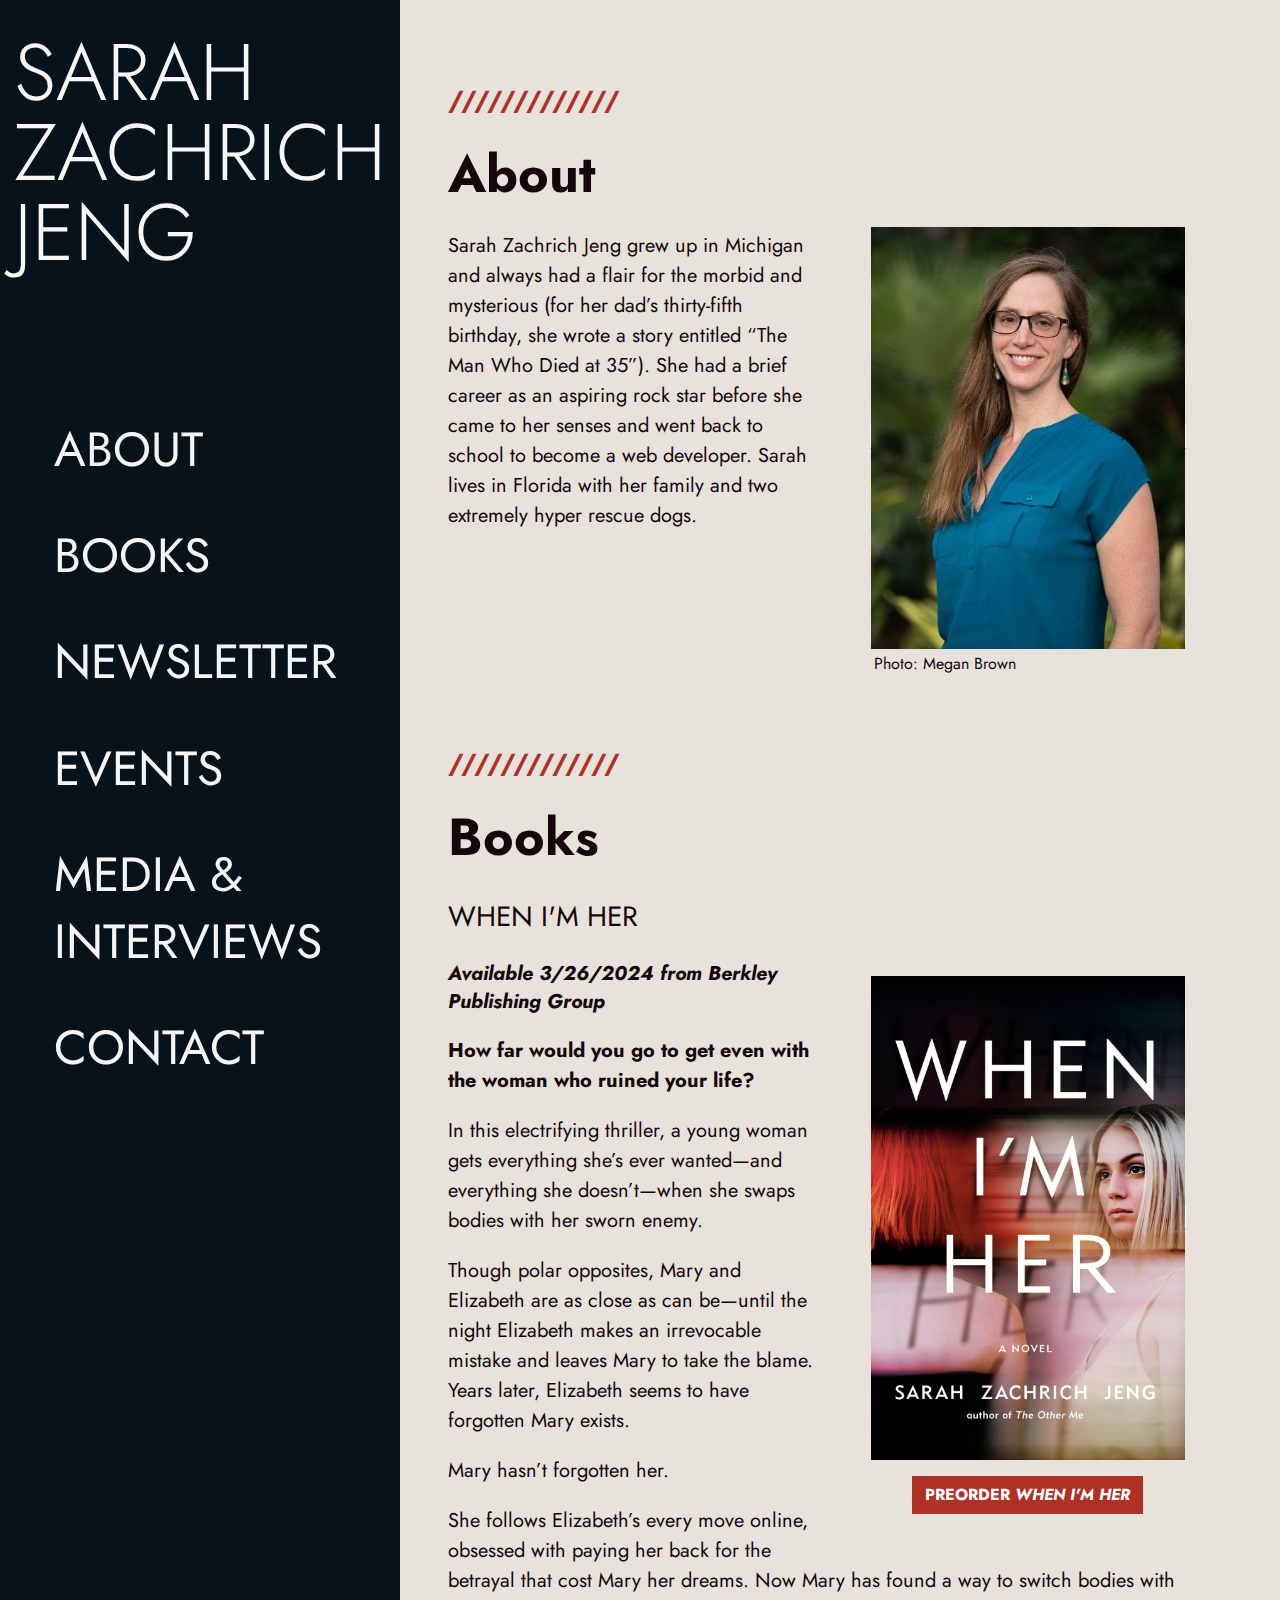
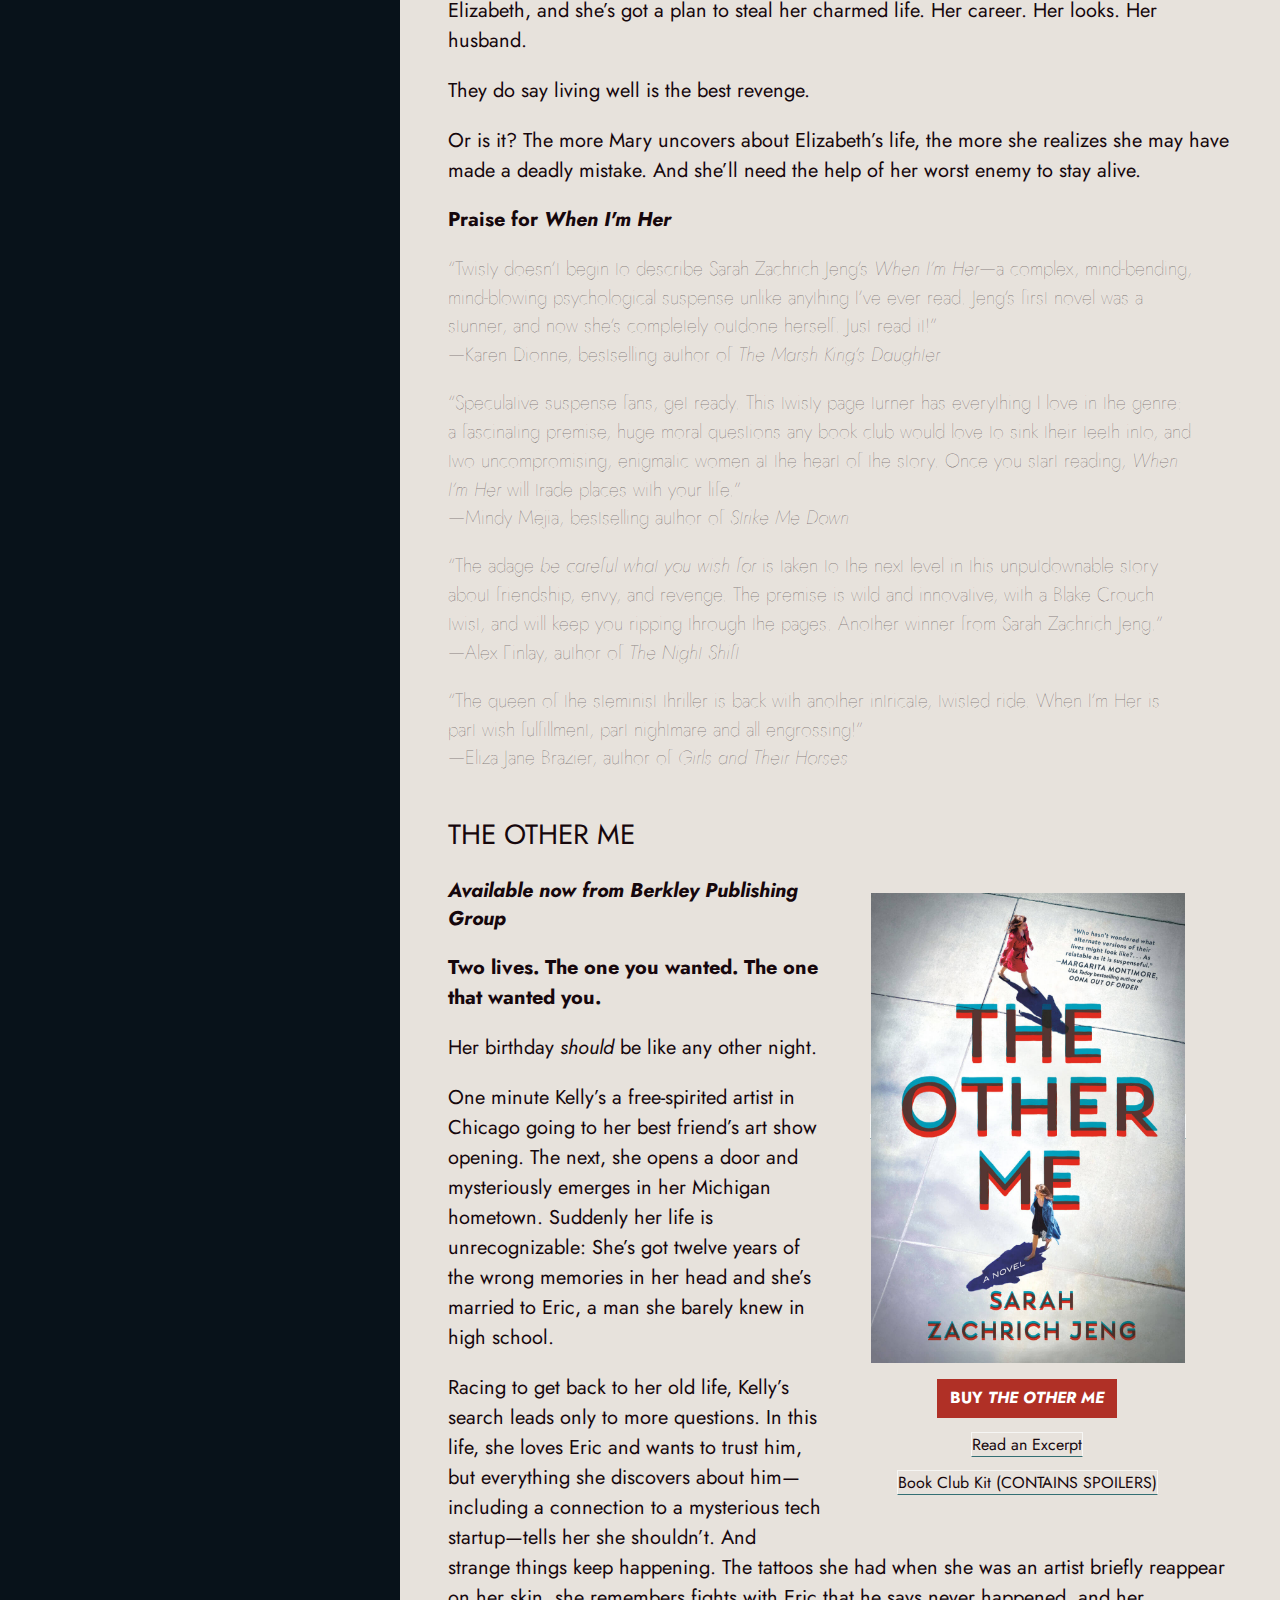
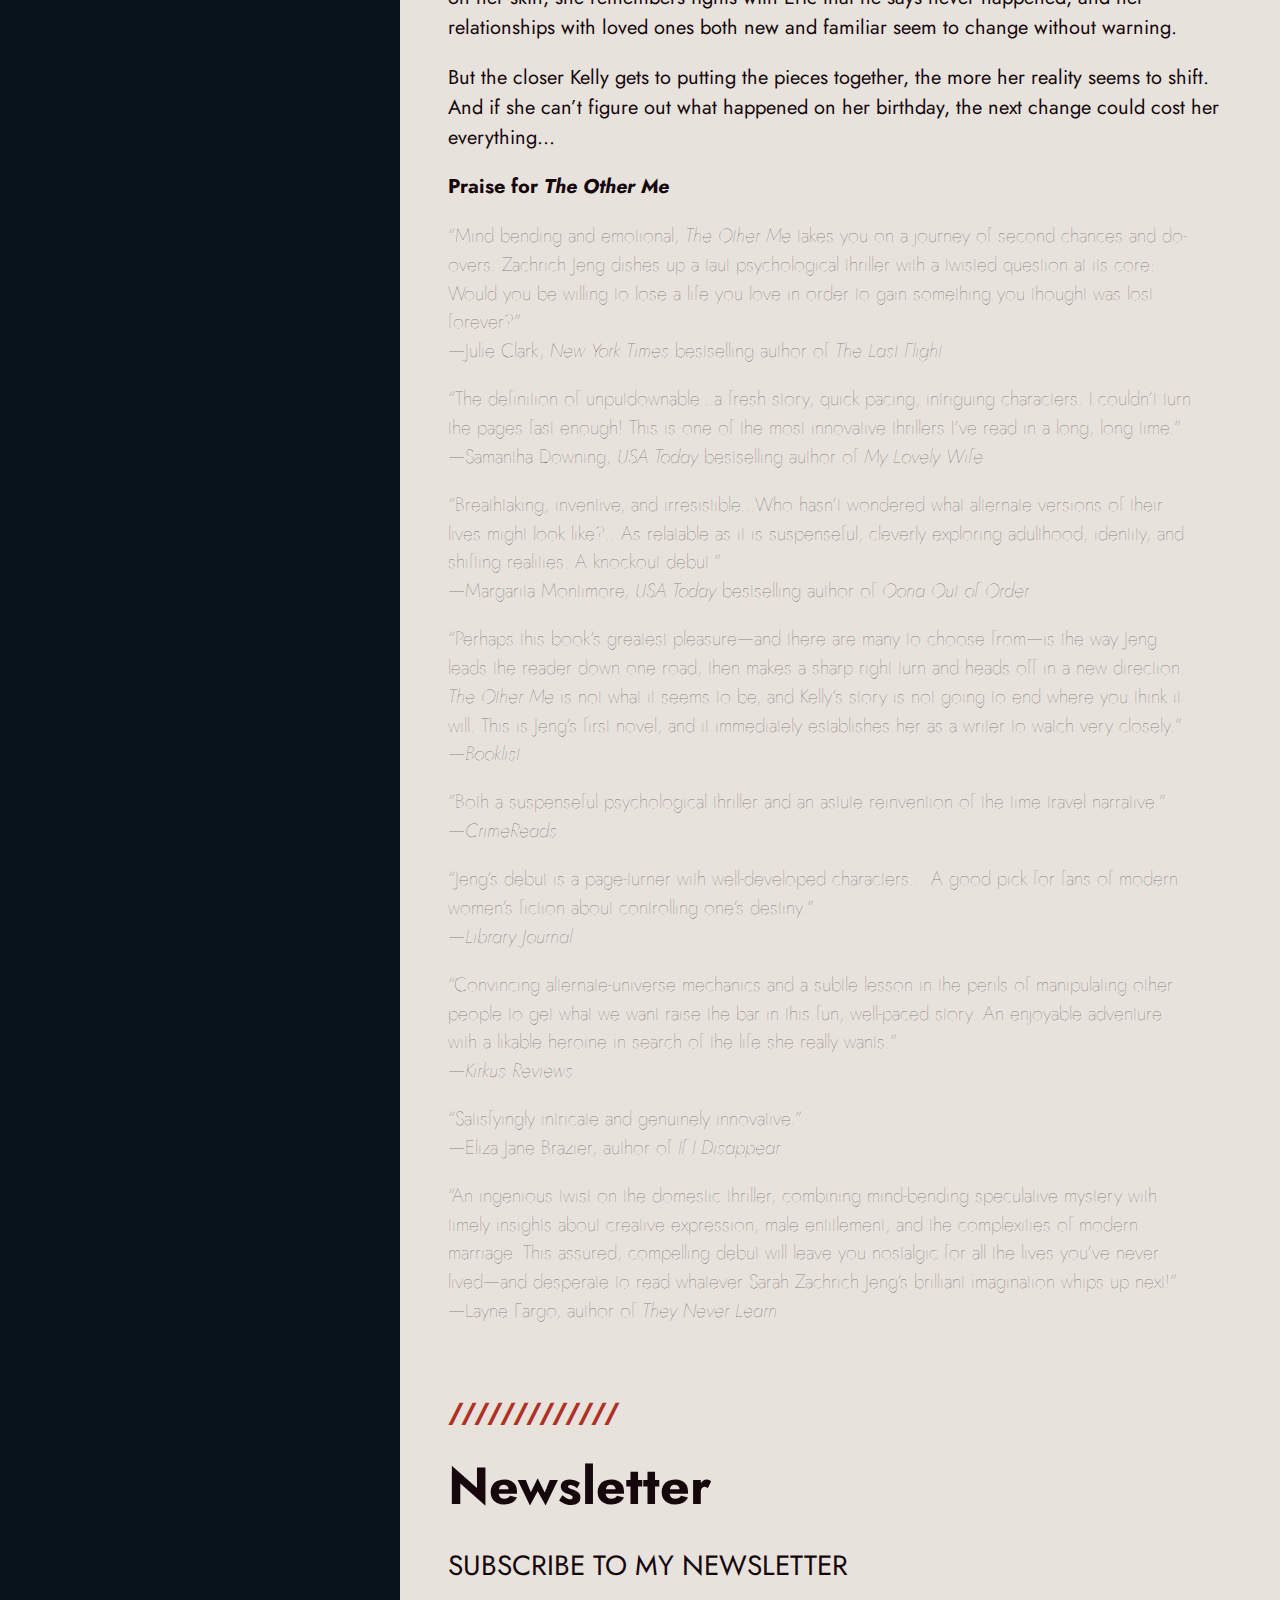
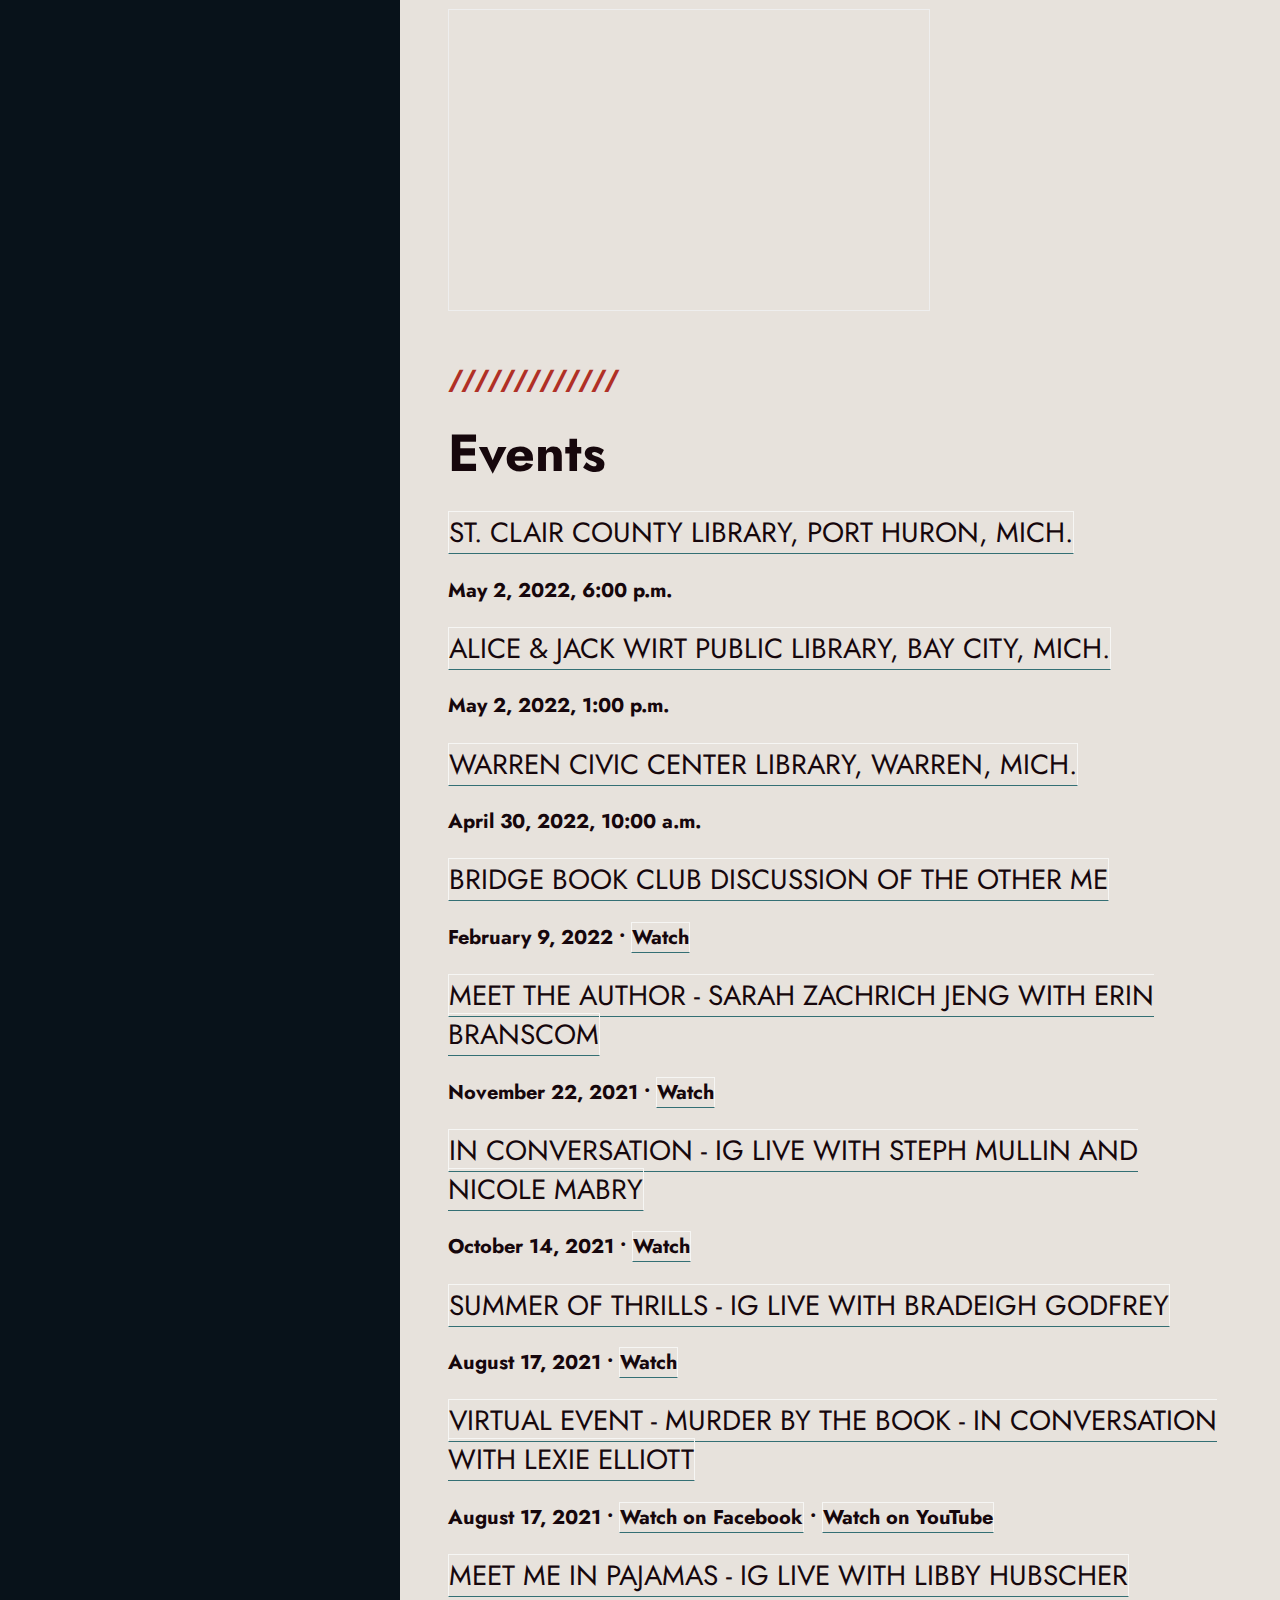
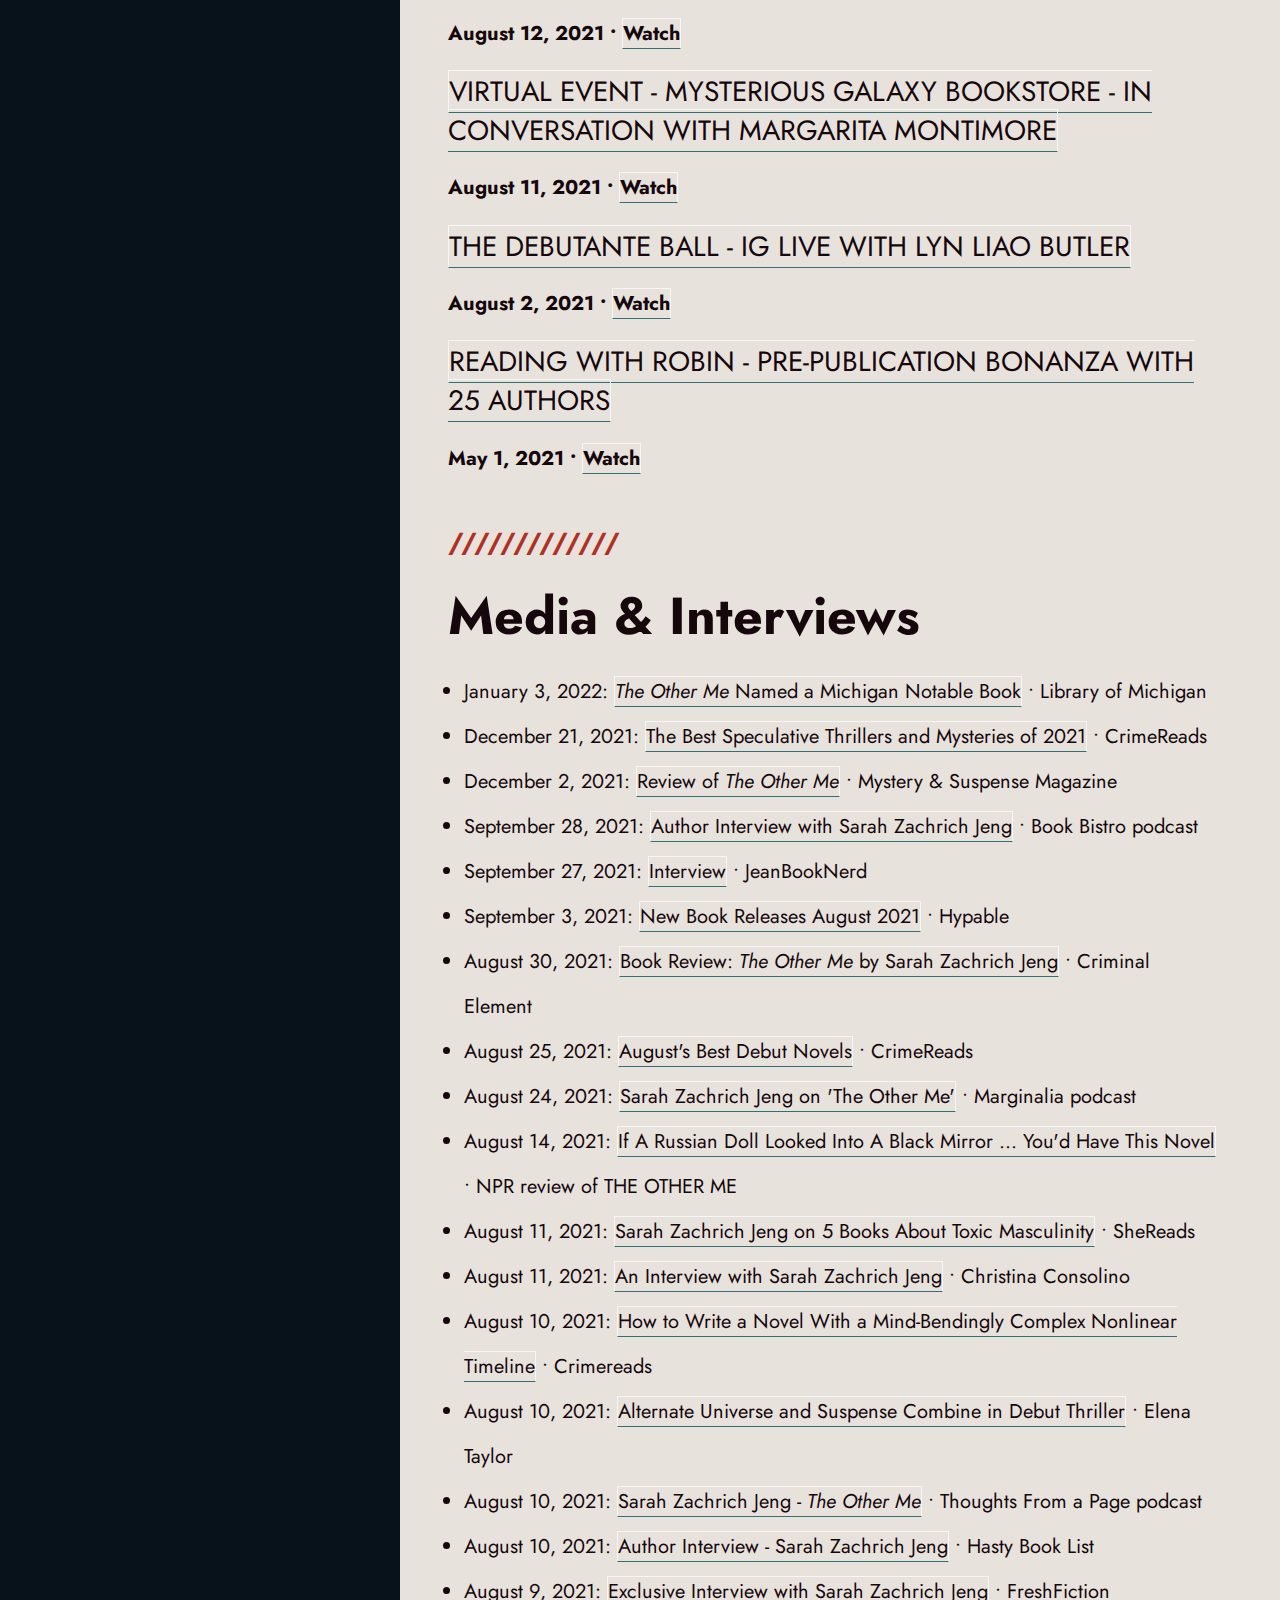
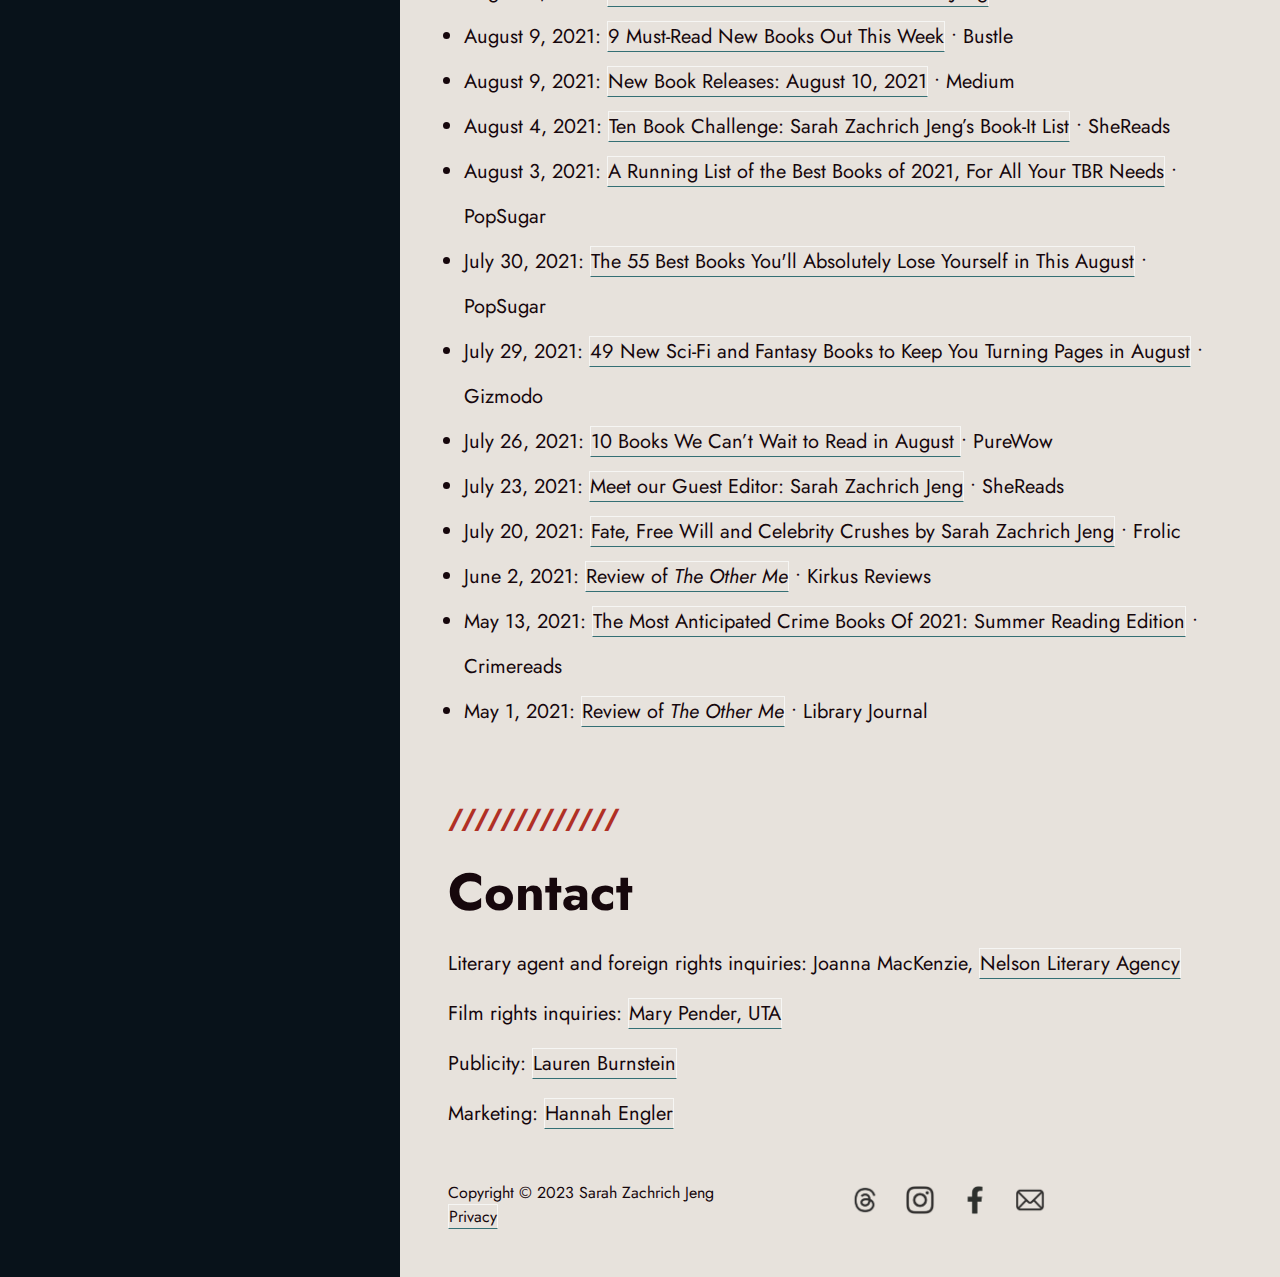
==== index.html @ fdfca60c "Add ems to book title" ====
<!doctype html>
<html lang="en-US">

<head>
	<!-- Global site tag (gtag.js) - Google Analytics -->
	<script async src="https://www.googletagmanager.com/gtag/js?id=G-H2VJRTYZHK"></script>
	<script>
	  window.dataLayer = window.dataLayer || [];
	  function gtag(){dataLayer.push(arguments);}
	  gtag('js', new Date());

	  gtag('config', 'G-H2VJRTYZHK');
	</script>
	<meta http-equiv="Content-Type" content="text/html; charset=utf-8" />
	<meta http-equiv='cache-control' content='no-cache'>
	<meta http-equiv='expires' content='0'>
	<meta http-equiv='pragma' content='no-cache'>
	<title>Sarah Zachrich Jeng, Author</title>
	<meta name="description" content="Sarah Zachrich Jeng is the author of THE OTHER ME, a novel of speculative suspense out now from Berkley.">
	<meta name="viewport" content="width=device-width, initial-scale=1">
	<meta name="twitter:card" content="summary" />
	<meta name="twitter:site" content="@sarahzj" /> 
	<meta name="twitter:title" content="Sarah Zachrich Jeng, Author" /> 
	<meta name="twitter:description" content="Sarah Zachrich Jeng writes speculative suspense." /> 
	<meta name="twitter:image" content="http://sarahzj.com/img/sarah-zachrich-jeng.jpg" />
	<link rel="apple-touch-icon" sizes="180x180" href="/apple-touch-icon.png">
	<link rel="icon" type="image/png" sizes="32x32" href="/favicon-32x32.png">
	<link rel="icon" type="image/png" sizes="16x16" href="/favicon-16x16.png">
	<link rel="manifest" href="/site.webmanifest">
	<meta name="msapplication-TileColor" content="#DF2D21">
	<meta name="theme-color" content="#ffffff">	
	<link rel="stylesheet" href="css/normalize.css">
	<link rel="stylesheet" href="css/main.css">
	
	<link rel="preconnect" href="https://fonts.googleapis.com">
<link rel="preconnect" href="https://fonts.gstatic.com" crossorigin>
<link href="https://fonts.googleapis.com/css2?family=Jost:ital,wght@0,300;0,400;0,700;1,300;1,400;1,700&display=swap" rel="stylesheet">

	<script src="js/scripts.js"></script>
</head>

<body id="top">
	<header>
		<a href="#top">
			<h1>Sarah<br />
			Zachrich<br />
			Jeng</h1>
		</a>
	</header>
	<nav class="primary-nav">
		<input class="menu-btn" type="checkbox" id="menu-btn" />
		<label class="menu-icon" for="menu-btn"><span class="navicon"></span></label>	
		<ul class="menu">
			<li><a href="#about">About</a></li>
			<li><a href="#books">Books</a>
			</li>
			<li><a href="#news">Newsletter</a>
			<li><a href="#events">Events</a></li>
			<li><a href="#interviews">Media &amp; Interviews</a></li>
			<li><a href="#contact">Contact</a></li>
		</ul>
	</nav>
	<main id="main-content">
		<article id="about">
			<h1>About</h1>
			<figure>
				<a href="img/sarah-zachrich-jeng-hi-res.jpg"><img src="img/sarah-zachrich-jeng-web.jpg" class="content-img" alt="Sarah Zachrich Jeng" /></a>
				<figcaption>Photo: Megan Brown</figcaption>
			</figure>
			<p>Sarah Zachrich Jeng grew up in Michigan and always had a flair for the morbid and mysterious (for her dad’s thirty-fifth birthday, she wrote a story entitled “The Man Who Died at 35”). She had a brief career as an aspiring rock star before she came to her senses and went back to school to become a web developer. Sarah lives in Florida with her family and two extremely hyper rescue dogs.</p>
		</article>
		<article id="books">
			<h1>Books</h1>
			<article id="when-im-her">
				<h2>When I'm Her</h2>
				<figure>
					<a href="https://www.penguinrandomhouse.com/books/669709/when-im-her-by-sarah-zachrich-jeng/9780593334515/" target="_blank"><img src="img/when-im-her-cover.jpg" class="content-img" alt="Preorder WHEN I'M HER" /></a>
					<figcaption class="has-button"><a href="https://www.penguinrandomhouse.com/books/669709/when-im-her-by-sarah-zachrich-jeng/9780593334515/" target="_blank" class="button">Preorder <em>When I'm Her</em></a></figcaption>
					<!-- <figcaption class="has-button"><a href="excerpt-wih.html" target="_blank">Read an Excerpt</a></figcaption> -->
				</figure>
				<h3><em>Available 3/26/2024 from Berkley Publishing Group</em></h3> 
				<p><strong>How far would you go to get even with the woman who ruined your life?</strong></p>
				<p>In this electrifying thriller, a young woman gets everything she’s ever wanted—and everything she doesn’t—when she swaps bodies with her sworn enemy.</p>
				<p>Though polar opposites, Mary and Elizabeth are as close as can be—until the night Elizabeth makes an irrevocable mistake and leaves Mary to take the blame. Years later, Elizabeth seems to have forgotten Mary exists.</p>
				<p>Mary hasn’t forgotten her.</p>
				<p>She follows Elizabeth’s every move online, obsessed with paying her back for the betrayal that cost Mary her dreams. Now Mary has found a way to switch bodies with Elizabeth, and she’s got a plan to steal her charmed life. Her career. Her looks. Her husband.</p>
				<p>They do say living well is the best revenge.</p>
				<p>Or is it? The more Mary uncovers about Elizabeth’s life, the more she realizes she may have made a deadly mistake. And she’ll need the help of her worst enemy to stay alive.</p>
				<h3>Praise for <em>When I'm Her</em></h3>
				<blockquote>
					“Twisty doesn’t begin to describe Sarah Zachrich Jeng’s <em>When I’m Her</em>—a complex, mind-bending, mind-blowing psychological suspense unlike anything I’ve ever read. Jeng’s first novel was a stunner, and now she’s completely outdone herself. Just read it!”<br />
					&mdash;Karen Dionne, bestselling author of <em>The Marsh King’s Daughter</em> 
				</blockquote>
				<blockquote>
					“Speculative suspense fans, get ready. This twisty page turner has everything I love in the genre: a fascinating premise, huge moral questions any book club would love to sink their teeth into, and two uncompromising, enigmatic women at the heart of the story. Once you start reading, <em>When I’m Her</em> will trade places with your life.”<br />
					&mdash;Mindy Mejia, bestselling author of <em>Strike Me Down</em>
				</blockquote>
				<blockquote>
					“The adage <em>be careful what you wish for</em> is taken to the next level in this unputdownable story about friendship, envy, and revenge. The premise is wild and innovative, with a Blake Crouch twist, and will keep you ripping through the pages. Another winner from Sarah Zachrich Jeng.”<br />
					&mdash;Alex Finlay, author of <em>The Night Shift</em>
				</blockquote>
				<blockquote>
					“The queen of the steminist thriller is back with another intricate, twisted ride. When I’m Her is part wish fulfillment, part nightmare and all engrossing!”<br />
					&mdash;Eliza Jane Brazier, author of <em>Girls and Their Horses</em>
				</blockquote>

			</article>
			<article id="the-other-me">
				<h2>The Other Me</h2>
				<figure>
					<a href="https://www.penguinrandomhouse.com/books/669708/the-other-me-by-sarah-zachrich-jeng/" target="_blank"><img src="img/the-other-me-paperback.jpg" class="content-img" alt="Buy THE OTHER ME" /></a>
					<figcaption class="has-button"><a href="https://www.penguinrandomhouse.com/books/669708/the-other-me-by-sarah-zachrich-jeng/" target="_blank" class="button">Buy <em>The Other Me</em></a></figcaption>
					<figcaption class="has-button"><a href="excerpt-tom.html" target="_blank">Read an Excerpt</a></figcaption>
					<figcaption class="has-button"><a href="pdf/TheOtherMe-BookClubKit.pdf" target="_blank">Book Club Kit (CONTAINS SPOILERS)</a></figcaption>
				</figure>
				<h3><em>Available now from Berkley Publishing Group</em></h3> 	
				<p><strong>Two lives. The one you wanted. The one that wanted you.</strong></p>
				<p>Her birthday <em>should</em> be like any other night.</p>
				<p>One minute Kelly&rsquo;s a free-spirited artist in Chicago going to her best friend&rsquo;s art show opening. The next, she opens a door and mysteriously emerges in her Michigan hometown. Suddenly her life is unrecognizable: She&rsquo;s got twelve years of the wrong memories in her head and she&rsquo;s married to Eric, a man she barely knew in high school.</p>
				<p>Racing to get back to her old life, Kelly&rsquo;s search leads only to more questions. In this life, she loves Eric and wants to trust him, but everything she discovers about him&mdash;including a connection to a mysterious tech startup&mdash;tells her she shouldn&rsquo;t. And strange things keep happening. The tattoos she had when she was an artist briefly reappear on her skin, she remembers fights with Eric that he says never happened, and her relationships with loved ones both new and familiar seem to change without warning.</p>
				<p>But the closer Kelly gets to putting the pieces together, the more her reality seems to shift. And if she can&rsquo;t figure out what happened on her birthday, the next change could cost her everything...</p>
				<h3>Praise for <em>The Other Me</em></h3>
				<blockquote>
					 &ldquo;Mind bending and emotional, <em>The Other Me</em> takes you on a journey of second chances and do-overs. Zachrich Jeng dishes up a taut psychological thriller with a twisted question at its core: Would you be willing to lose a life you love in order to gain something you thought was lost forever?&rdquo;<br />
					 &mdash;Julie Clark, <em>New York Times</em> bestselling author of <em>The Last Flight</em>
				</blockquote>
				<blockquote>
					&ldquo;The definition of unputdownable...a fresh story, quick pacing, intriguing characters. I couldn&rsquo;t turn the pages fast enough! This is one of the most innovative thrillers I&rsquo;ve read in a long, long time.&rdquo;<br />
					&mdash;Samantha Downing, <em>USA Today</em> bestselling author of <em>My Lovely Wife</em>
				</blockquote>
				<blockquote>
					&ldquo;Breathtaking, inventive, and irresistible...Who hasn&rsquo;t wondered what alternate versions of their lives might look like?…As relatable as it is suspenseful, cleverly exploring adulthood, identity, and shifting realities. A knockout debut.&rdquo;<br />
					&mdash;Margarita Montimore, <em>USA Today</em> bestselling author of <em>Oona Out of Order</em>
				</blockquote>
				<blockquote>
					&ldquo;Perhaps this book’s greatest pleasure—and there are many to choose from—is the way Jeng leads the reader down one road, then makes a sharp right turn and heads off in a new direction. <em>The Other Me</em> is not what it seems to be, and Kelly’s story is not going to end where you think it will. This is Jeng’s first novel, and it immediately establishes her as a writer to watch very closely.&rdquo;<br />
					&mdash;<em>Booklist</em>
				</blockquote>
				<blockquote>
					&ldquo;Both a suspenseful psychological thriller and an astute reinvention of the time travel narrative.&rdquo;<br />
					&mdash;<em>CrimeReads</em>
				</blockquote>
				<blockquote>
					&ldquo;Jeng’s debut is a page-turner with well-developed characters… A good pick for fans of modern women’s fiction about controlling one’s destiny.&rdquo;<br />
					&mdash;<em>Library Journal</em>
				</blockquote>
				<blockquote>
					&ldquo;Convincing alternate-universe mechanics and a subtle lesson in the perils of manipulating other people to get what we want raise the bar in this fun, well-paced story. An enjoyable adventure with a likable heroine in search of the life she really wants.&rdquo;<br />
					&mdash;<em>Kirkus Reviews</em>
				</blockquote>
				<blockquote>
					&ldquo;Satisfyingly intricate and genuinely innovative.&rdquo;<br />
					&mdash;Eliza Jane Brazier, author of <em>If I Disappear</em>
				</blockquote>
				<blockquote>
					&ldquo;An ingenious twist on the domestic thriller, combining mind-bending speculative mystery with timely insights about creative expression, male entitlement, and the complexities of modern marriage. This assured, compelling debut will leave you nostalgic for all the lives you&rsquo;ve never lived—and desperate to read whatever Sarah Zachrich Jeng&rsquo;s brilliant imagination whips up next!&rdquo;<br />
					&mdash;Layne Fargo, author of <em>They Never Learn</em>
				</blockquote>
			</article>
		</article>
		
		<article id="news">
			<h1>Newsletter</h1>

			<h2>Subscribe to my newsletter</h2>
			<iframe src="https://sarahzj.substack.com/embed" width="480" height="300" style="border:1px solid #EEE; background:#E7E2DC;" frameborder="0" scrolling="no"></iframe>

		</article>
		<article id="events">
			<h1>Events</h1>
			<h2><a href="https://stclaircountylibrary.org/events/list/An-Evening-with-Michigan-Notable-Author-Sarah-Zachrich-Jeng" target="_blank">St. Clair County Library, Port Huron, Mich.</a></h2>
			<time>May 2, 2022, 6:00 p.m.</time>

			<h2><a href="https://www.baycountylibrary.org/event/michigan-notable-author-sarah-zachrich-jeng" target="_blank">Alice & Jack Wirt Public Library, Bay City, Mich.</a></h2>
			<time>May 2, 2022, 1:00 p.m.</time>

			<h2><a href="https://www.warrenlibrary.net/meet-author-sarah-zachrich-jeng%ef%bf%bc/" target="_blank">Warren Civic Center Library, Warren, Mich.</a></h2>
			<time>April 30, 2022, 10:00 a.m.</time>

			<h2><a href="https://www.bridgemi.com/center-michigan/watch-bridge-book-club-discussion-other-me" target="_blank">Bridge Book Club discussion of The Other Me</a></h2>
			<time>February 9, 2022 &bull; <a href="https://www.bridgemi.com/center-michigan/watch-bridge-book-club-discussion-other-me" target="_blank">Watch</a></time>
			
			<h2><a href="https://www.amazon.com/live/broadcast/3cc49419-ac26-4141-a774-959ab4e7e68f?ref=social&tag=erinmbransco-20&linkCode=ilv" target="_blank">Meet the Author - Sarah Zachrich Jeng with Erin Branscom</a></h2>
			<time>November 22, 2021 &bull; <a href="https://www.amazon.com/live/broadcast/3cc49419-ac26-4141-a774-959ab4e7e68f?ref=social&tag=erinmbransco-20&linkCode=ilv" target="_blank">Watch</a></time>
			
			<h2><a href="https://www.instagram.com/tv/CVB0yzXgr2q/" target="_blank">In Conversation - IG Live with Steph Mullin and Nicole Mabry</a></h2>
			<time>October 14, 2021 &bull; <a href="https://www.instagram.com/tv/CVB0yzXgr2q" target="_blank">Watch</a></time>

			<h2><a href="https://www.instagram.com/tv/CSsi14wpQ2K/?hl=en" target="_blank">Summer of Thrills - IG Live with Bradeigh Godfrey</a></h2>
			<time>August 17, 2021 &bull; <a href="https://www.instagram.com/p/CSsi14wpQ2K/" target="_blank">Watch</a></time>

			<h2><a href="https://www.youtube.com/watch?v=T9kdr_F38-k" target="_blank">Virtual Event - Murder by the Book - In Conversation with Lexie Elliott</a></h2>
			<time>August 17, 2021 &bull; <a href="https://www.facebook.com/243815711002/videos/1549993762012813" target="_blank">Watch on Facebook</a> &bull; <a href="https://www.youtube.com/watch?v=T9kdr_F38-k" target="_blank">Watch on YouTube</a></time>

			<h2><a href="https://www.instagram.com/p/CSfs6bhImPH/" target="_blank">Meet Me in Pajamas - IG Live with Libby Hubscher</a></h2>
			<time>August 12, 2021 &bull; <a href="https://www.instagram.com/p/CSfs6bhImPH/" target="_blank">Watch</a></time>

			<h2><a href="https://www.crowdcast.io/e/virtual-event---sarah-3/1" target="_blank">Virtual Event - Mysterious Galaxy Bookstore - In Conversation with Margarita Montimore</a></h2>
			<time>August 11, 2021 &bull; <a href="https://www.crowdcast.io/e/virtual-event---sarah-3/1" target="_blank">Watch</a></time>

			<h2><a href="https://www.instagram.com/p/CSFzl2VlprH/" target="_blank">The Debutante Ball - IG Live with Lyn Liao Butler</a></h2>
			<time>August 2, 2021 &bull; <a href="https://www.instagram.com/p/CSFzl2VlprH/" target="_blank">Watch</a></time>

			<h2><a href="https://www.instagram.com/tv/COVfSY8B4zN/" target="_blank">Reading With Robin - Pre-Publication Bonanza with 25 Authors</a></h2>
			<time>May 1, 2021 &bull; <a href="https://www.instagram.com/tv/COVfSY8B4zN/" target="_blank">Watch</a></time>
		</article>
		<article id="interviews">
			<h1>Media &amp; Interviews</h1>
			<ul>
				<li>January 3, 2022: <a href="https://www.michigan.gov/libraryofmichigan/0,9327,7-381-88857_20585-574773--,00.html" target="_blank"><em>The Other Me</em> Named a Michigan Notable Book</a> &bull; Library of Michigan</li>
				<li>December 21, 2021: <a href="https://crimereads.com/the-best-speculative-thrillers-and-mysteries-of-2021/" target="_blank">The Best Speculative Thrillers and Mysteries of 2021</a> &bull; CrimeReads</li>
				<li>December 2, 2021: <a href="https://www.mysteryandsuspense.com/winter-2021/?fbclid=IwAR3oW9QXa2qfQNw7QYU5aX8VQyXVAbmeWqBdy2KVLY4yWOaBmD396ixG0W0" target="_blank">Review of <em>The Other Me</em></a> &bull; Mystery &amp; Suspense Magazine</li>
				<li>September 28, 2021: <a href="https://anchor.fm/book-bistro/episodes/Author-Interview-With-Sarah-Zachrich-Jeng-And-New-Books-For-the-week-of-September-28--2021-e180ks6" target="_blank">Author Interview with Sarah Zachrich Jeng</a> &bull; Book Bistro podcast</li>
				<li>September 27, 2021: <a href="https://www.jeanbooknerd.com/2021/09/sarah-zachrich-jeng-interview-other-me.html" target="_blank">Interview</a> &bull; JeanBookNerd</li>
				<li>September 3, 2021: <a href="https://www.hypable.com/new-book-releases-2021-august/" target="_blank">New Book Releases August 2021</a> &bull; Hypable</li>
				<li>August 30, 2021: <a href="https://www.criminalelement.com/book-review-the-other-me-by-sarah-zachrich-jeng/" target="_blank">Book Review: <em>The Other Me</em> by Sarah Zachrich Jeng</a> &bull; Criminal Element</li>
				<li>August 25, 2021: <a href="https://crimereads.com/augusts-best-debut-novels-2021/" target="_blank">August's Best Debut Novels</a> &bull; CrimeReads</li>
				<li>August 24, 2021: <a href="https://www.kmuw.org/podcast/marginalia/2021-09-09/marginalia-sarah-zackrich-jeng-on-the-other-me" target="_blank">Sarah Zachrich Jeng on 'The Other Me'</a> &bull; Marginalia podcast</li>
				<li>August 14, 2021: <a href="https://www.npr.org/2021/08/14/1027493771/review-the-other-me-laura-jeng" target="_blank">If A Russian Doll Looked Into A Black Mirror ... You'd Have This Novel</a> &bull; NPR review of THE OTHER ME</li>
				<li>August 11, 2021: <a href="https://shereads.com/sarah-zachrich-jeng-on-5-books-about-toxic-masculinity/" target="_blank">Sarah Zachrich Jeng on 5 Books About Toxic Masculinity</a> &bull; SheReads</li>
				<li>August 11, 2021: <a href="https://christinaconsolino.com/2021/08/11/an-interview-with-sarah-zachrich-jeng/" target="_blank">An Interview with Sarah Zachrich Jeng</a> &bull; Christina Consolino</li>
				<li>August 10, 2021: <a href="https://crimereads.com/novel-nonlinear-timeline/" target="_blank">How to Write a Novel With a Mind-Bendingly Complex Nonlinear Timeline</a> &bull; Crimereads</li>
				<li>August 10, 2021: <a href="https://www.elenataylorauthor.com/2021/08/10/alternate-universe-suspense-debut-thriller/" target="_blank">Alternate Universe and Suspense Combine in Debut Thriller</a> &bull; Elena Taylor</li>
				<li>August 10, 2021: <a href="https://www.thoughtsfromapage.com/sarah-zachrich-jeng-the/" target="_blank">Sarah Zachrich Jeng - <em>The Other Me</em></a> &bull; Thoughts From a Page podcast</li>
				<li>August 10, 2021: <a href="https://www.hastybooklist.com/home/author-interview-sarah-zachrich-jeng" target="_blank">Author Interview - Sarah Zachrich Jeng</a> &bull; Hasty Book List</li>
				<li>August 9, 2021: <a href="https://freshfiction.com/page.php?id=11431" target="_blank">Exclusive Interview with Sarah Zachrich Jeng</a> &bull; FreshFiction</li>
				<li>August 9, 2021: <a href="https://www.bustle.com/entertainment/best-new-books-week-of-august-9-2021/amp" target="_blank">9 Must-Read New Books Out This Week</a> &bull; Bustle</li>
				<li>August 9, 2021: <a href="https://angelalashbrook.medium.com/new-book-releases-august-10-2021-3ff4badcc59e" target="_blank">New Book Releases: August 10, 2021</a> &bull; Medium</li>
				<li>August 4, 2021: <a href="https://shereads.com/ten-book-challenge-sarah-zachrich-jengs-book-it-list/" target="_blank">Ten Book Challenge: Sarah Zachrich Jeng’s Book-It List</a> &bull; SheReads</li>
				<li>August 3, 2021: <a href="https://www.popsugar.com/entertainment/photo-gallery/48194461/image/48445464/Other-Me-by-Sarah-Zachrich-Jeng" target="_blank">A Running List of the Best Books of 2021, For All Your TBR Needs</a> &bull; PopSugar</li>
				<li>July 30, 2021: <a href="https://www.popsugar.com/entertainment/best-new-books-august-2021-48423270" target="_blank">The 55 Best Books You'll Absolutely Lose Yourself in This August</a> &bull; PopSugar</li>
				<li>July 29, 2021: <a href="https://gizmodo.com/49-new-sci-fi-and-fantasy-books-to-keep-you-turning-pag-1847214597" target="_blank">49 New Sci-Fi and Fantasy Books to Keep You Turning Pages in August</a> &bull; Gizmodo</li>
				<li>July 26, 2021: <a href="https://www.purewow.com/books/books-to-read-in-august" target="_blank">10 Books We Can’t Wait to Read in August </a> &bull; PureWow</li>
				<li>July 23, 2021: <a href="https://shereads.com/guest-editor-sarah-zachrich-jeng/" target="_blank">Meet our Guest Editor: Sarah Zachrich Jeng</a> &bull; SheReads</li>
				<li>July 20, 2021: <a href="https://frolic.media/fate-free-will-and-celebrity-crushes-by-sarah-zachrich-jeng/" target="_blank">Fate, Free Will and Celebrity Crushes by Sarah Zachrich Jeng</a> &bull; Frolic</li>
				<li>June 2, 2021: <a href="https://www.kirkusreviews.com/book-reviews/sarah-zachrich-jeng/the-other-me/" target="_blank">Review of <em>The Other Me</em></a> &bull; Kirkus Reviews</li>
				<li>May 13, 2021: <a href="https://crimereads.com/the-most-anticipated-crime-books-of-2021-summer-reading-edition/" target="_blank">The Most Anticipated Crime Books Of 2021: Summer Reading Edition</a> &bull; Crimereads</li>
				<li>May 1, 2021: <a href="https://www.libraryjournal.com/?reviewDetail=the-other-me-2114508" target="_blank">Review of <em>The Other Me</em></a> &bull; Library Journal</li>

			</ul>
		</article>
		
		<article id="contact">
			<h1>Contact</h1>
			<p>Literary agent and foreign rights inquiries: Joanna MacKenzie, <a href="https://nelsonagency.com/joanna-mackenzie/" target="_blank">Nelson Literary Agency</a></p>
			<p>Film rights inquiries: <a href="mailto:penderm@unitedtalent.com">Mary Pender, UTA</a></p>
			<p>Publicity: <a href="mailto:lburnstein@penguinrandomhouse.com">Lauren Burnstein</a></p>
			<p>Marketing: <a href="mailto:hengler@penguinrandomhouse">Hannah Engler</a></p>			
		</article>
		<footer>
			<p>Copyright &copy; 2023 Sarah Zachrich Jeng<br />
			<a href="https://www.termsfeed.com/live/14ae3c02-0948-4710-94d4-80889ad4b90e" target="_blank">Privacy</a></p>
			<div class="social-links">
				<a href="https://www.threads.net/@sarah_ezj" target="_blank"><img src="img/icon-threads.png" class="social-icon" alt="Threads" /></a>
				<a href="https://www.instagram.com/sarah_ezj/" target="_blank"><img src="img/icon-instagram.png" class="social-icon" alt="Instagram" /></a>
				<a href="https://www.facebook.com/SarahZachrichJengAuthor" target="_blank"><img src="img/icon-fb.png" class="social-icon" alt="Facebook" /></a>
				<a href="mailto:contact@sarahzj.com" target="_blank"><img src="img/icon-email.png" class="social-icon" alt="Email" /></a>
			</div>
		</footer>
	</main>
</body>
</html>
---- css/main.css ----
html {
	 color: #222;
	 font-size: 1em;
	 line-height: 1.4;
	 scroll-behavior: smooth;
}

/*
 * Remove text-shadow in selection highlight:
 * https://twitter.com/miketaylr/status/12228805301
 *
 * Vendor-prefixed and regular ::selection selectors cannot be combined:
 * https://stackoverflow.com/a/16982510/7133471
 *
 */

::-moz-selection {
	 background: #2A0F10;
	 color: #F6F6F4;
	 text-shadow: none;
}

::selection {
	 background: #2A0F10;
	 color: #F6F6F4;
	 text-shadow: none;
}

hr {
	 display: block;
	 height: 1px;
	 border: 0;
	 border-top: 1px dotted #70707A;
	 margin: 1.5em 0;
	 padding: 0;
}

/*
 * Remove the gap between audio, canvas, iframes,
 * images, videos and the bottom of their containers:
 * https://github.com/h5bp/html5-boilerplate/issues/440
 */

audio,
canvas,
iframe,
img,
svg,
video {
	 vertical-align: middle;
	 max-width: 100%;
}

/*
 * Remove default fieldset styles.
 */

fieldset {
	 border: 0;
	 margin: 0;
	 padding: 0;
}

/*
 * Allow only vertical resizing of textareas.
 */

textarea {
	 resize: vertical;
}

/* override default figure margins */
figure {
	margin:1em 0;
	float:none;
	width:80%;
}
figcaption {
	margin:.25em;
	font-size:1em;
}
figcaption.has-button {
	margin:1em 0;
	text-align: center;	
}

/* mobile first layout */
body {
	background-color: #E7E2DC;
	color:#16070C;
	font-family: 'Jost', sans-serif;
	z-index: -1;   
	scroll-behavior: smooth;
	display: grid;
}
header,
.primary-nav,
main {
	grid-column: 1/3;
	text-align: left;
}
header {
	display: flex;
	justify-content: center;
	background: #08121A;
	overflow: hidden;
/*	min-height: 226px;*/
}
header, main {
	padding: 1em 2em 1em 1em;
}
main {
	overflow:auto;
}
main footer {
	padding-top: 1em;
}
header h1 {
	font-size: 3em;	
	line-height:1em;
	text-transform: uppercase;
	color: #F6F6F4;
	font-weight:300;
	margin:0;
	padding:0;
	/* bluegreens only */
	/*text-shadow: 
		0px 0px #002326, -1px 1px #002326, -2px 2px #002326, -3px 3px #002326, -4px 4px #002326, -5px 5px #002326, 
		-6px 6px #002326, -7px 7px #002326, -8px 8px #002326, -9px 9px #002326, -10px 10px #002326, 
		-11px 11px #002326, -12px 12px #002326, -13px 13px #002326, -14px 14px #002326, -15px 15px #002326, 
		-16px 16px #002326, -17px 17px #002326, -18px 18px #002326, -19px 19px #002326, -20px 20px #002326, 
		-21px 21px #00404A, -22px 22px #00404A, -23px 23px #00404A, -24px 24px #00404A, -25px 25px #00404A, 
		-26px 26px #00404A, -27px 27px #00404A, -28px 28px #00404A, -29px 29px #00404A, -30px 30px #00404A, 
		-31px 31px #00404A, -32px 32px #00404A, -33px 33px #00404A, -34px 34px #00404A, -35px 35px #00404A, 
		-36px 36px #00404A, -37px 37px #00404A, -38px 38px #00404A, -39px 39px #00404A, -40px 40px #00404A, 
		-41px 41px #70707A, -42px 42px #70707A, -43px 43px #70707A, -44px 44px #70707A, -45px 45px #70707A, 
		-46px 46px #70707A, -47px 47px #70707A, -48px 48px #70707A, -49px 49px #70707A, -50px 50px #70707A, 
		-51px 51px #70707A, -52px 52px #70707A, -53px 53px #70707A, -54px 54px #70707A, -55px 55px #70707A,
		-56px 56px #70707A, -57px 57px #70707A, -58px 58px #70707A, -59px 59px #70707A, -60px 60px #70707A, 
		-61px 61px #8D9DB7, -62px 62px #8D9DB7, -63px 63px #8D9DB7, -64px 64px #8D9DB7, -65px 65px #8D9DB7, 
		-66px 66px #8D9DB7, -67px 67px #8D9DB7, -68px 68px #8D9DB7, -69px 69px #8D9DB7, -70px 70px #8D9DB7, 
		-71px 71px #8D9DB7, -72px 72px #8D9DB7, -73px 73px #8D9DB7, -74px 74px #8D9DB7, -75px 75px #8D9DB7, 
		-76px 76px #8D9DB7, -77px 77px #8D9DB7, -78px 78px #8D9DB7, -79px 79px #8D9DB7, -80px 80px #8D9DB7, 
		-81px 81px #F6F6F4, -82px 82px #F6F6F4, -83px 83px #F6F6F4, -84px 84px #F6F6F4, -85px 85px #F6F6F4, 
		-86px 86px #F6F6F4, -87px 87px #F6F6F4, -88px 88px #F6F6F4, -89px 89px #F6F6F4, -90px 90px #F6F6F4, 
		-91px 91px #F6F6F4, -92px 92px #F6F6F4, -93px 93px #F6F6F4, -94px 94px #F6F6F4, -95px 95px #F6F6F4, 
		-96px 96px #F6F6F4, -97px 97px #F6F6F4, -98px 98px #F6F6F4, -99px 99px #F6F6F4, -100px 100px #F6F6F4;*/

	/* with red */
	/*text-shadow: 
		0px 0px #002326, -1px 1px #002326, -2px 2px #002326, -3px 3px #002326, -4px 4px #002326, -5px 5px #002326, 
		-6px 6px #002326, -7px 7px #002326, -8px 8px #002326, -9px 9px #002326, -10px 10px #002326, 
		-11px 11px #002326, -12px 12px #002326, -13px 13px #002326, -14px 14px #002326, -15px 15px #002326, 
		-16px 16px #002326, -17px 17px #002326, -18px 18px #002326, -19px 19px #002326, -20px 20px #002326, 
		-21px 21px #DF2D21, -22px 22px #DF2D21, -23px 23px #DF2D21, -24px 24px #DF2D21, -25px 25px #DF2D21, 
		-26px 26px #DF2D21, -27px 27px #DF2D21, -28px 28px #DF2D21, -29px 29px #DF2D21, -30px 30px #DF2D21, 
		-31px 31px #DF2D21, -32px 32px #DF2D21, -33px 33px #DF2D21, -34px 34px #DF2D21, -35px 35px #DF2D21, 
		-36px 36px #DF2D21, -37px 37px #DF2D21, -38px 38px #DF2D21, -39px 39px #DF2D21, -40px 40px #DF2D21, 
		-41px 41px #70707A, -42px 42px #70707A, -43px 43px #70707A, -44px 44px #70707A, -45px 45px #70707A, 
		-46px 46px #70707A, -47px 47px #70707A, -48px 48px #70707A, -49px 49px #70707A, -50px 50px #70707A, 
		-51px 51px #70707A, -52px 52px #70707A, -53px 53px #70707A, -54px 54px #70707A, -55px 55px #70707A,
		-56px 56px #70707A, -57px 57px #70707A, -58px 58px #70707A, -59px 59px #70707A, -60px 60px #70707A, 
		-61px 61px #8D9DB7, -62px 62px #8D9DB7, -63px 63px #8D9DB7, -64px 64px #8D9DB7, -65px 65px #8D9DB7, 
		-66px 66px #8D9DB7, -67px 67px #8D9DB7, -68px 68px #8D9DB7, -69px 69px #8D9DB7, -70px 70px #8D9DB7, 
		-71px 71px #8D9DB7, -72px 72px #8D9DB7, -73px 73px #8D9DB7, -74px 74px #8D9DB7, -75px 75px #8D9DB7, 
		-76px 76px #8D9DB7, -77px 77px #8D9DB7, -78px 78px #8D9DB7, -79px 79px #8D9DB7, -80px 80px #8D9DB7, 
		-81px 81px #F6F6F4, -82px 82px #F6F6F4, -83px 83px #F6F6F4, -84px 84px #F6F6F4, -85px 85px #F6F6F4, 
		-86px 86px #F6F6F4, -87px 87px #F6F6F4, -88px 88px #F6F6F4, -89px 89px #F6F6F4, -90px 90px #F6F6F4, 
		-91px 91px #F6F6F4, -92px 92px #F6F6F4, -93px 93px #F6F6F4, -94px 94px #F6F6F4, -95px 95px #F6F6F4, 
		-96px 96px #F6F6F4, -97px 97px #F6F6F4, -98px 98px #F6F6F4, -99px 99px #F6F6F4, -100px 100px #F6F6F4;*/
}
main p, time {
	font-size:1.25em;
	line-height:1.5em;
}
main ul {
	margin:1em;
	padding: 0;
}
main ul li {
	line-height: 2.0em;
	font-size: 1.5em;
	margin-bottom:1em;
}
time {
	font-weight:bold;
}
a {
	color: #16070C;
	text-decoration: none;
	transition: all 0.3s ease;
}
header a:focus {
	border:1px dotted #F6F6F4;
}
main a {
	border:1px solid #F6F6F4;
	border-bottom: 1px solid rgba(52,111,116,1);
}
main a:hover {
	color:#511411;
	border-color: transparent;
}
main a:focus {
	border: 1px solid rgba(52,111,116,1);
}
.button {
	border: 3px solid #B03026;
	background-color: #B03026;
	color: #fff;
	padding: 5px 10px;
	font-size:1.5em;
	font-weight: bold;
	text-transform: uppercase;
	display: inline-block;
}
.button:hover, .button:focus {
	background-color: #08121A;
	border-color: #08121A;
	color:#ffecf7;
	cursor: pointer;
}
.button:focus {
	border-color: #08121A;
}
/* Forms */
label {
	display: block;
	width: auto;
	font-weight: bold;
	margin:10px 0 5px;
}
input, textarea, select {
	display: block;
	margin:0;
	padding: 10px;
	width: 100%;
	border: 1px solid #B03026;
}
input:focus, textarea:focus, select:focus {
	border-color:#DF2D21;
	border-width:3px;			
}

/* Headings */
main h1 {
	font-size: 3.25em;
	margin:50px 0 0 0;
	padding: 0;
}
article h1:first-child:before {
	display: block;
    content: "/////////////";
    font-size: 0.5em;
    color: #B03026;
    margin: 0 0 20px 0;
}
main h2 {
	font-size: 1.75em;
	text-transform: uppercase;
	font-weight:normal;
}
main h3 {
	font-size:1.25em;
}
main h4 {
	font-size:1em;
	font-style: italic;
}
main blockquote {
	color: #16070C;
	margin-left:0;
	font-size:1.2em;
	line-height: 1.5em;
	font-weight:100;
}
.social-icon {
	width:50px;
	height:50px;
	margin: 10px;
}
.social-links a {
	border: 0px none;
	border-bottom: 0px none;
}
.social-links a:hover, .social-links a:focus {
	border: 0px none;
}


/* nav menu */
.primary-nav {
	position:sticky;
	z-index:2;
	top:0;
	margin-top:-1px;
	width:100%;
	background-color: #08121A;
}
.primary-nav .menu {
	margin: 0;
	padding: 0;
	list-style: none;
	overflow: hidden;
	position:absolute;
	width:100%;
	z-index:3;
	text-transform: uppercase;
	font-size: 1.5em;
	background-color: #08121A;
	clear: both;
  	max-height: 0;
  	transition: all .2s ease-out;
}
.primary-nav li a {
  display: block;
  padding: 20px 20px;
  text-decoration: none;
  color:#f4f4f4;
}
.primary-nav li a:hover,
.primary-nav li a:focus,
.menu-btn:hover,
.menu-btn:focus {	
	background-color: #f4f4f4;
	color:#08121A;
}

/* create hamburger icon */
.menu-icon {
  cursor: pointer;
  display: inline-block;
  float: right;
  padding: 28px 20px;
  position: relative;
  user-select: none;
  z-index: 4;
}
.menu-icon .navicon {
  background: #F6F6F4;
  display: block;
  height: 2px;
  position: relative;
  transition: background .2s ease-out;
  width: 18px;
}
.menu-icon .navicon:before,
.menu-icon .navicon:after {
  background: #F6F6F4;
  content: '';
  display: block;
  height: 100%;
  position: absolute;
  transition: all .2s ease-out;
  width: 100%;
}
.menu-icon .navicon:before {
  top: 5px;
}
.menu-icon .navicon:after {
  top: -5px;
}

/* menu toggle */
.menu-btn {
  display: none;
}
.menu-btn:checked ~ .primary-nav {
	background-color: #8D9DB7;
}
.menu-btn:checked ~ .menu {
  max-height: 440px;
}
.menu-btn:checked ~ .menu-icon .navicon {
  background: transparent;
}
.menu-btn:checked ~ .menu-icon .navicon:before {
  transform: rotate(-45deg);
}
.menu-btn:checked ~ .menu-icon .navicon:after {
  transform: rotate(45deg);
}
.menu-btn:checked ~ .menu-icon:not(.steps) .navicon:before,
.menu-btn:checked ~ .menu-icon:not(.steps) .navicon:after {
  top: 0;
}

/* nav menu at larger screen sizes */
@media all and (min-width: 768px) {
	.primary-nav {
		position:relative;
	}
	.primary-nav .menu {
		margin: 0.5em;
		width:auto;
		color: #F6F6F4;
		background: transparent;
		/*font-size: 1.5em;*/
		overflow:visible;
		position:sticky;
		top:0;
		clear: none;
		max-height: none;
	}
	.primary-nav li a {						f
		padding: 7px 30px 12px 30px;
/*		color: #F6F6F4;*/
		text-shadow:none;
	}
	.primary-nav li a:hover,
	.primary-nav li a:focus,
	.menu-btn:hover,
	.menu-btn:focus {
	background-color: rgba(244,244,244,0.9);
	transform: translateX(5px);
	}
	.menu-icon {
		display: none;
	}
}

@media all and (min-width: 1024px) {
/*@media all and (min-width: 1280px) {*/
	.primary-nav .menu {
		margin: 0 0.5em;
		font-size: 3em;
	}
	.primary-nav li a {
		padding: 17px 30px 22px 30px;
	}
}

/* general media queries for larger screen sizes */
@media all and (min-width: 500px) {
	figure {
		width:40%;
		float:right;
		margin:1em 3em;
	}
	.button {
		font-size:1em;
	}
}
@media all and (min-width: 768px) {
	body {
		grid-template-columns: 240px 1fr;
		grid-template-rows: 200px 1fr;
	}
	body.excerpt {
		grid-template-columns: 1fr;
	}
	header {
		grid-column: 1/2;
		grid-row: 1/2;
	}
	header h1 {
		font-size:2em;
		line-height:1em;
	}
	.primary-nav {
		grid-column: 1/2;
		grid-row: 2/3;
		background: #08121A;
	}
	main {
		grid-column: 2/3;
		grid-row: 1/3;
		overflow-y: auto;
	}
	header, main {
		padding:2em 3em;
	}
	main ul {
		margin:1em;
		padding: 0;
	}
	main ul li {
		line-height: 2.25em;
		font-size: 1.25em;
		margin-bottom: 0px;
	}
	article p:first-child {
		margin-top: 3em;
	}
	article:after {
		content: "";
		display: table;
		clear: both;
	}
	footer {
		display:grid;
		grid-template-columns: 1fr 1fr;
		grid-template-rows:1fr;
	}
	footer p {
		grid-column: 1;
		font-size: 1em;
	}
	footer div.social-links {
		grid-column: 2;
		padding-top:10px;
	}
	.social-icon {
		width:30px;
		height:30px;
		margin: 10px;
	}

}

@media all and (min-width: 1024px) {
	body {
		grid-template-columns: 400px 1fr;
		grid-template-rows: 400px 1fr;
	}
	body.excerpt {
		grid-template-columns: 10% 1fr 10%;
	}
	header h1 {
		font-size:5em;
	}
	figure {
		/*width:20%;*/
	}
}

@media all and (min-width: 1280px) {
	body {
/*		grid-template-columns: 400px 1280px 1fr;*/
	}
	body.excerpt {
		grid-template-columns: 15% 1fr 15%;
	}
}
 
/* ==========================================================================
Print styles.
Inlined to avoid the additional HTTP request:
https://www.phpied.com/delay-loading-your-print-css/
========================================================================== */

@media print {
	 *,
	 *:before,
	 *:after {
		  background: transparent !important;
		  color: #000 !important; /* Black prints faster */
		  -webkit-box-shadow: none !important;
		  box-shadow: none !important;
		  text-shadow: none !important;
	 }

	 a,
	 a:visited {
		  text-decoration: underline;
	 }

	 a[href]:after {
		  content: " (" attr(href) ")";
	 }

	 abbr[title]:after {
		  content: " (" attr(title) ")";
	 }

	 /*
	  * Don't show links that are fragment identifiers,
	  * or use the `javascript:` pseudo protocol
	  */

	 a[href^="#"]:after,
	 a[href^="javascript:"]:after {
		  content: "";
	 }

	 pre {
		  white-space: pre-wrap !important;
	 }
	 pre,
	 blockquote {
		  border: 1px solid #999;
		  page-break-inside: avoid;
	 }

	 /*
	  * Printing Tables:
	  * http://css-discuss.incutio.com/wiki/Printing_Tables
	  */

	 thead {
		  display: table-header-group;
	 }

	 tr,
	 img {
		  page-break-inside: avoid;
	 }

	 p,
	 h2,
	 h3 {
		  orphans: 3;
		  widows: 3;
	 }

	 h2,
	 h3 {
		  page-break-after: avoid;
	 }

	 body {
	 	display: block;
	 }
	 .primary-nav {
	 	display:none;
	 }
	header, main {
		padding:0;
		margin:0;
	}
	header { 
		min-height: 0;
	}
	header a {
		border-bottom: none;
		text-decoration: none;
	}
	header br {
		display:none;
	}
	header h1 {
		font-size: 3em;	
		line-height:1em;
		font-weight:700;
		text-shadow: none;
	}
	main {
		overflow-y: visible;
	}
	main h1 {
		font-size: 2em;
	} 
	main h1:before {
	    content: "";
	    margin: 0;
	}
	main h2 {
		font-size: 1.75em;
	} 
	main h3 {
		font-size: 1.5em;
	}
	article p:first-child {
		margin-top: 2em;
	}
}
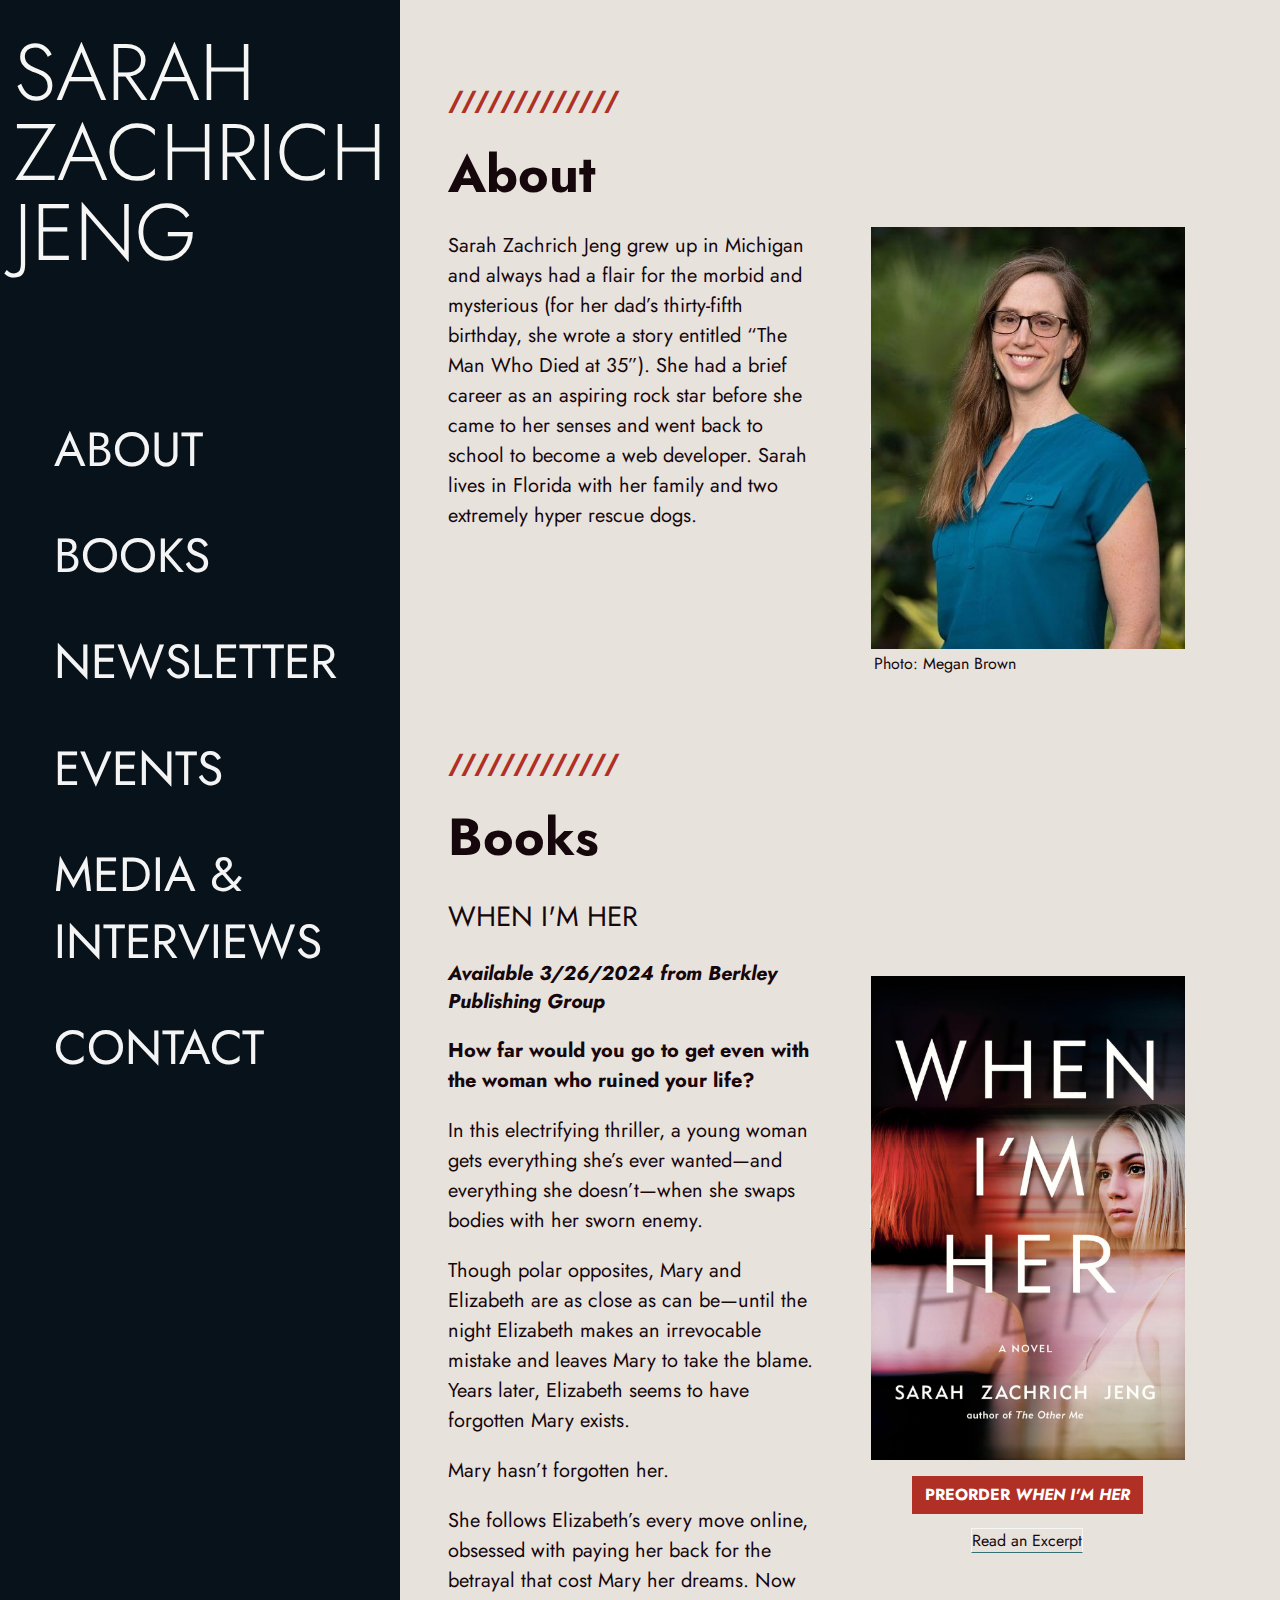
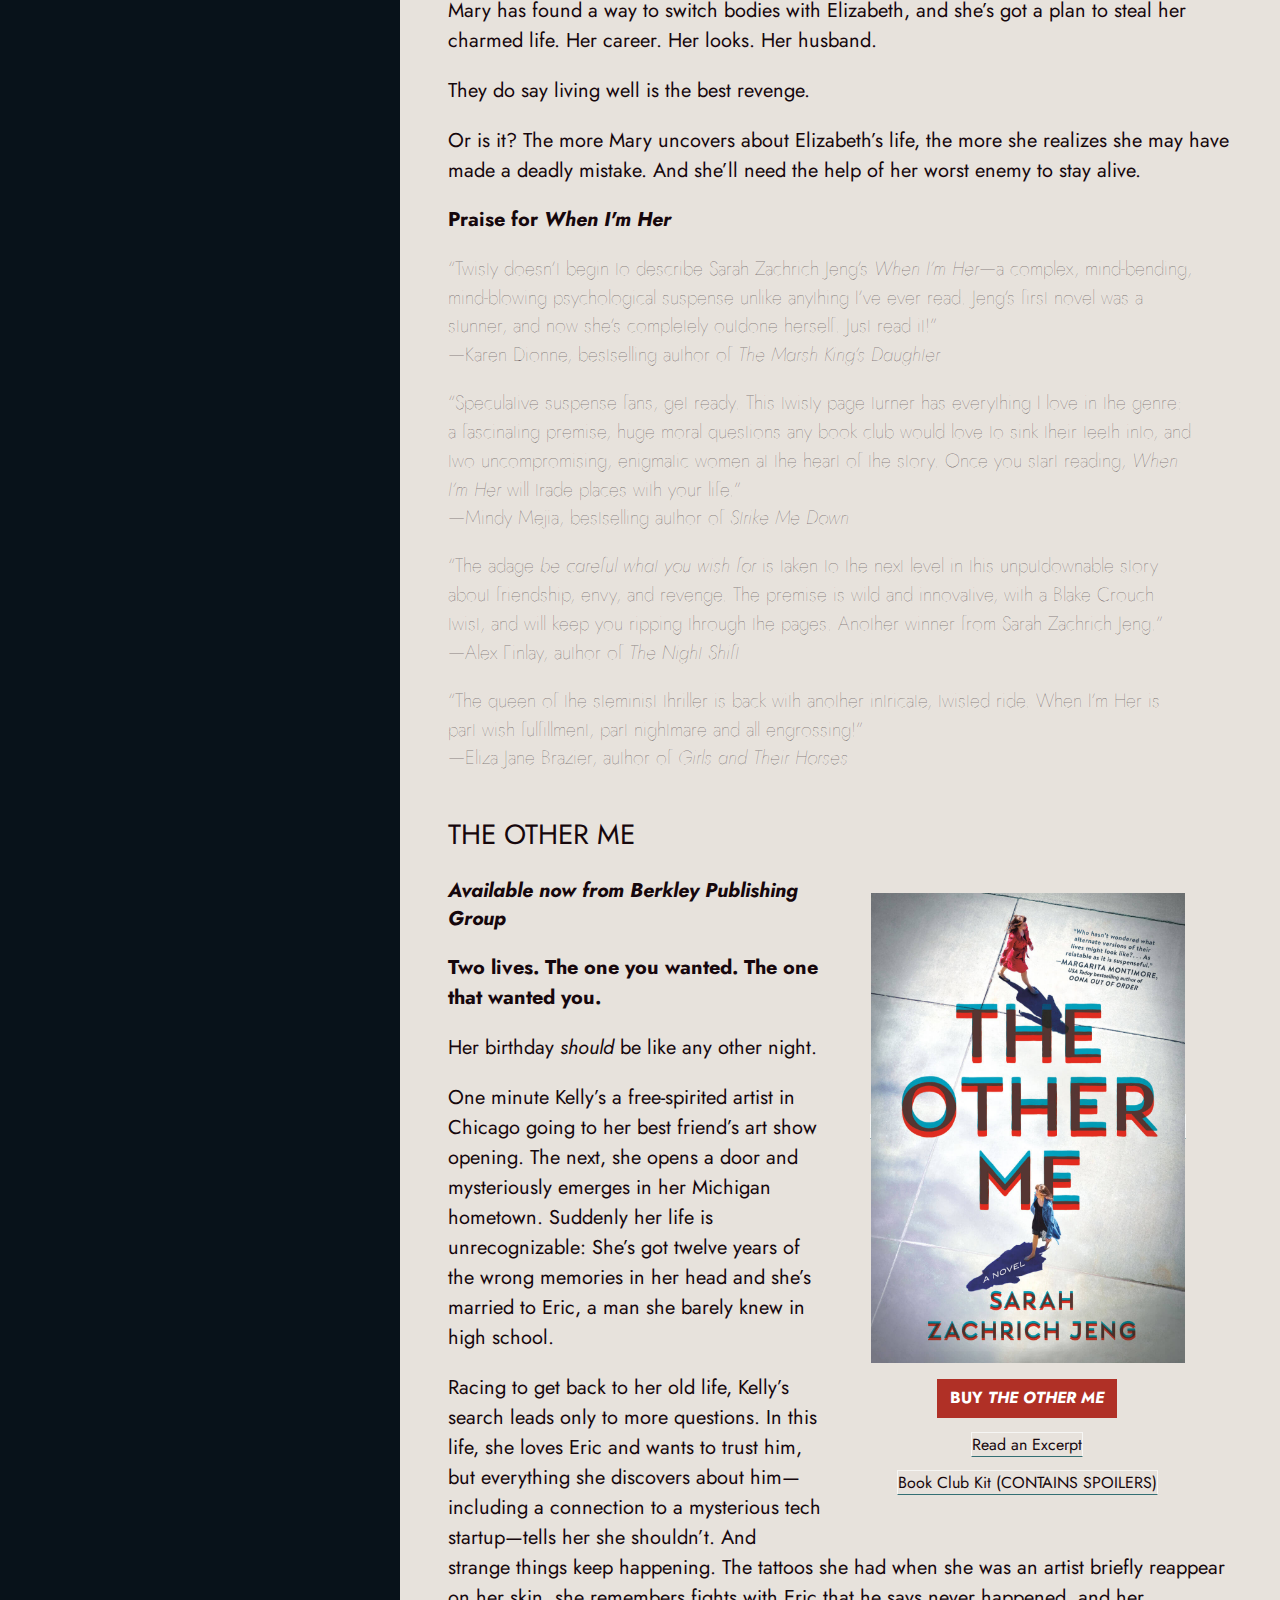
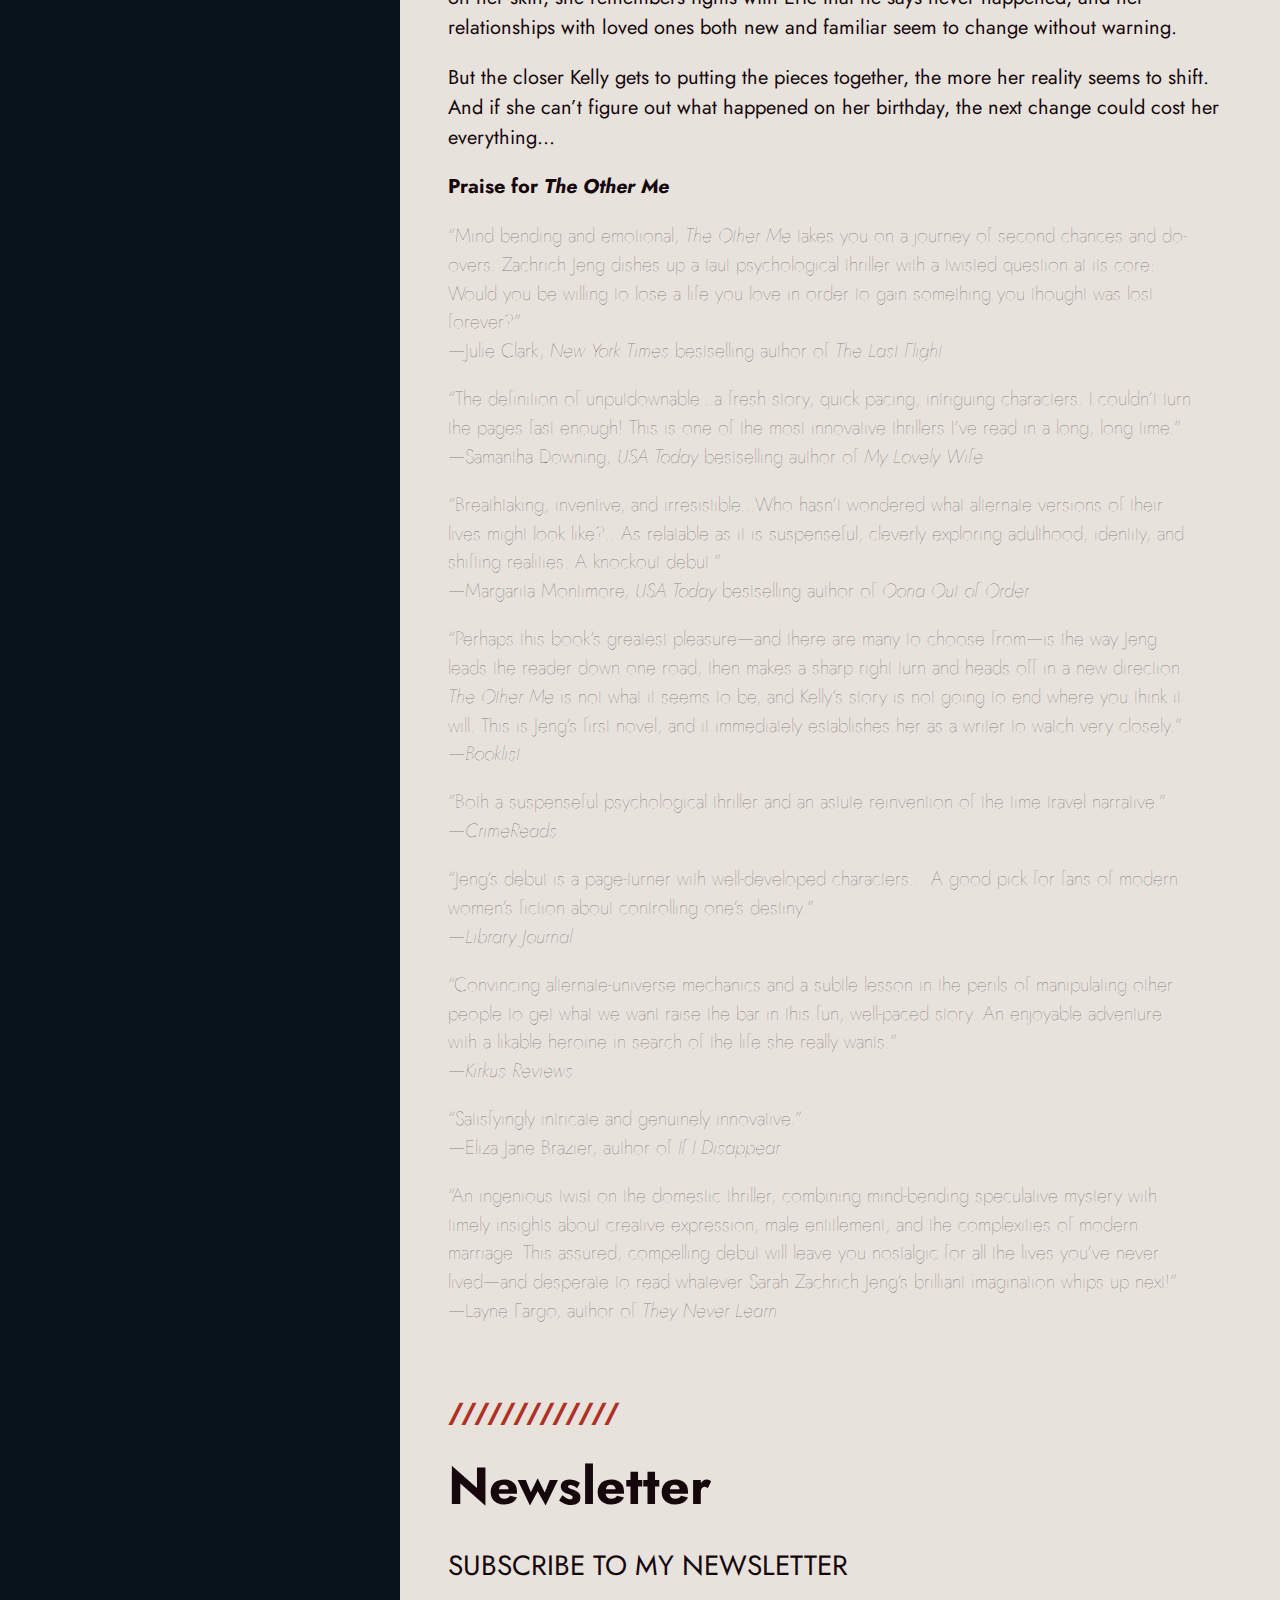
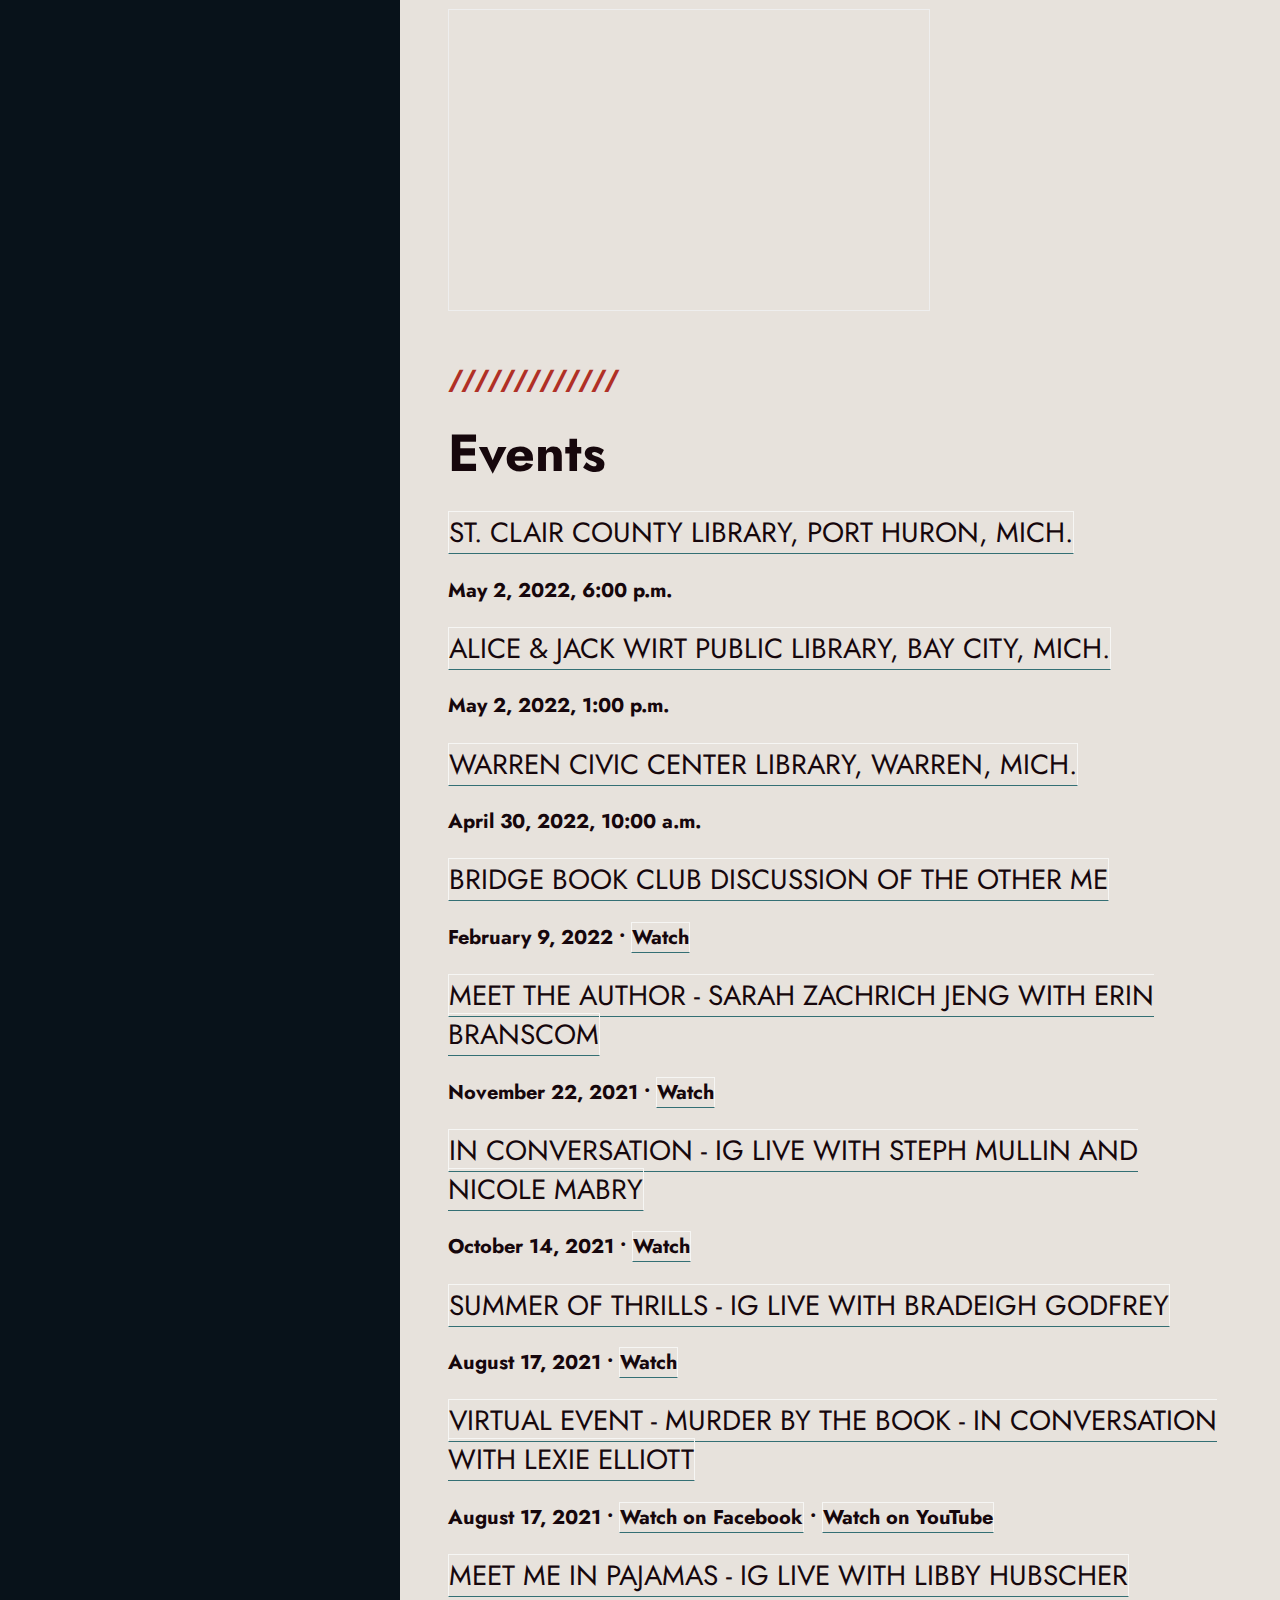
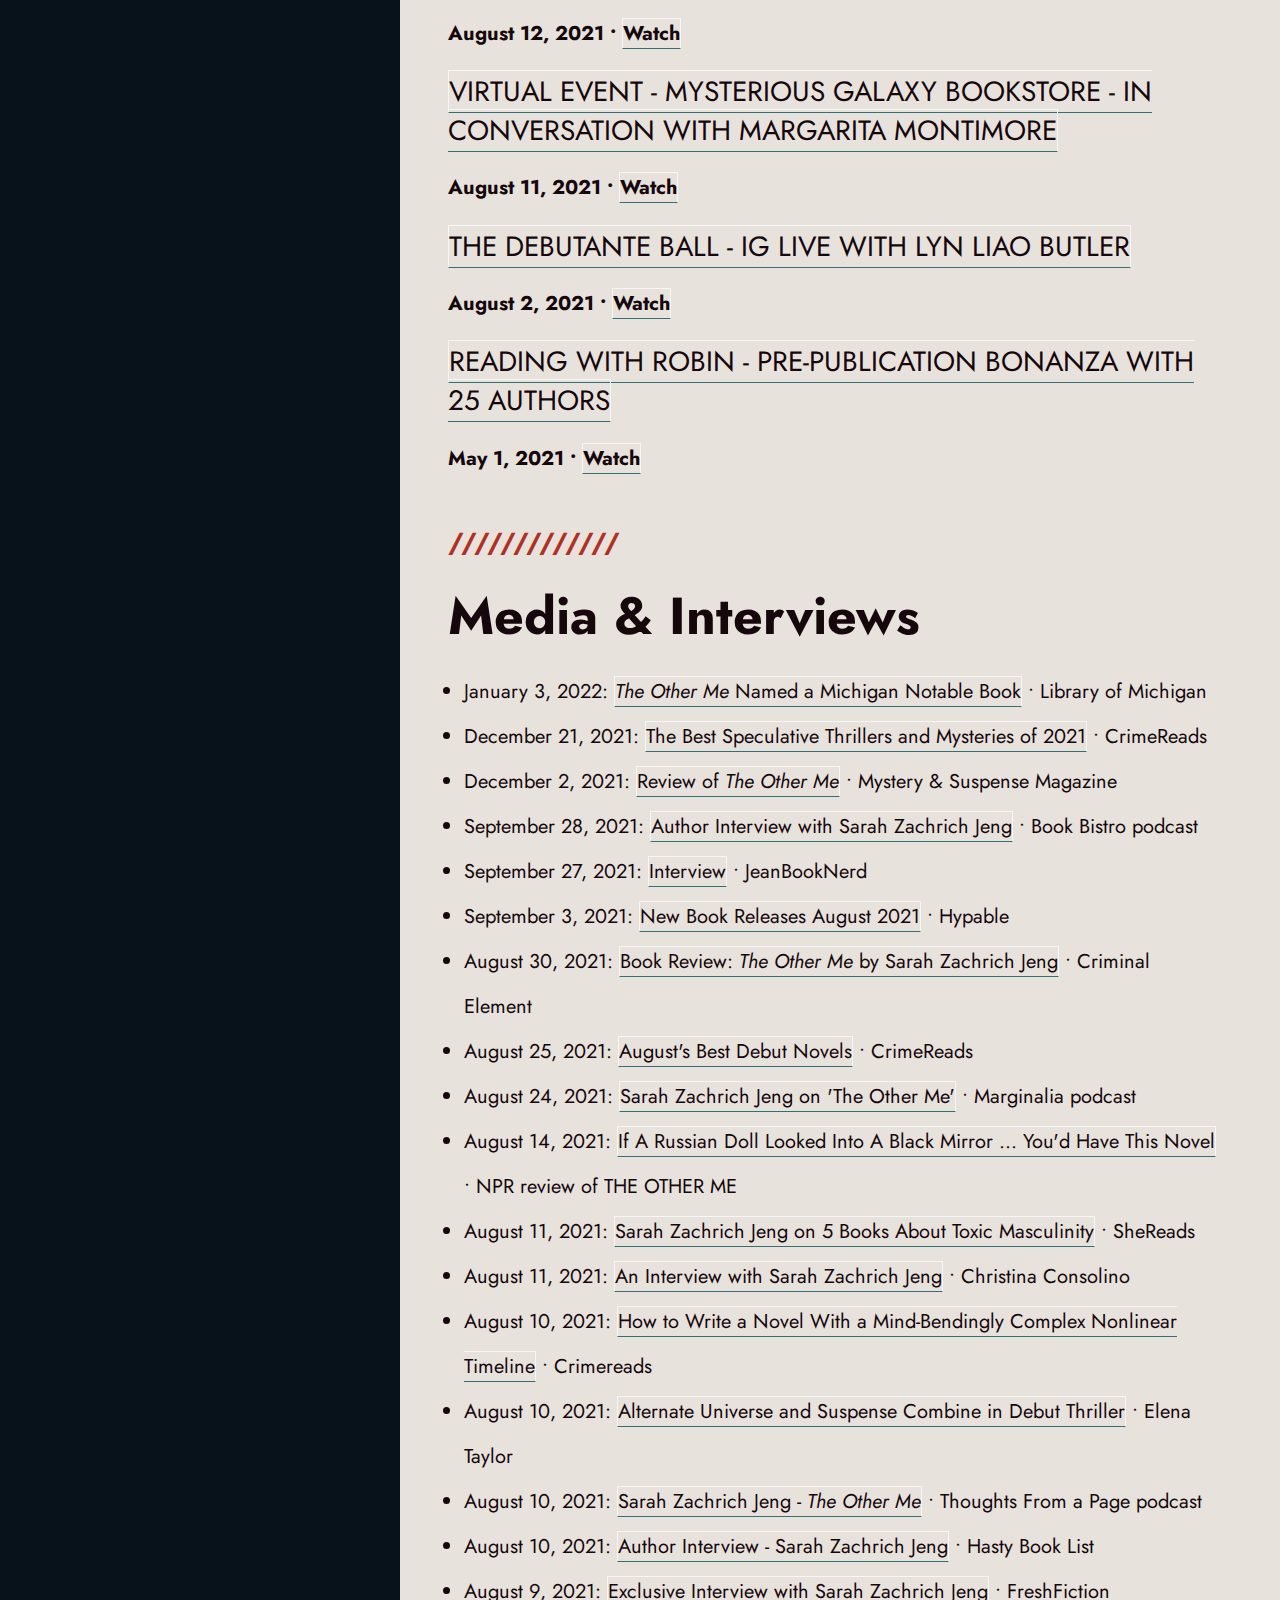
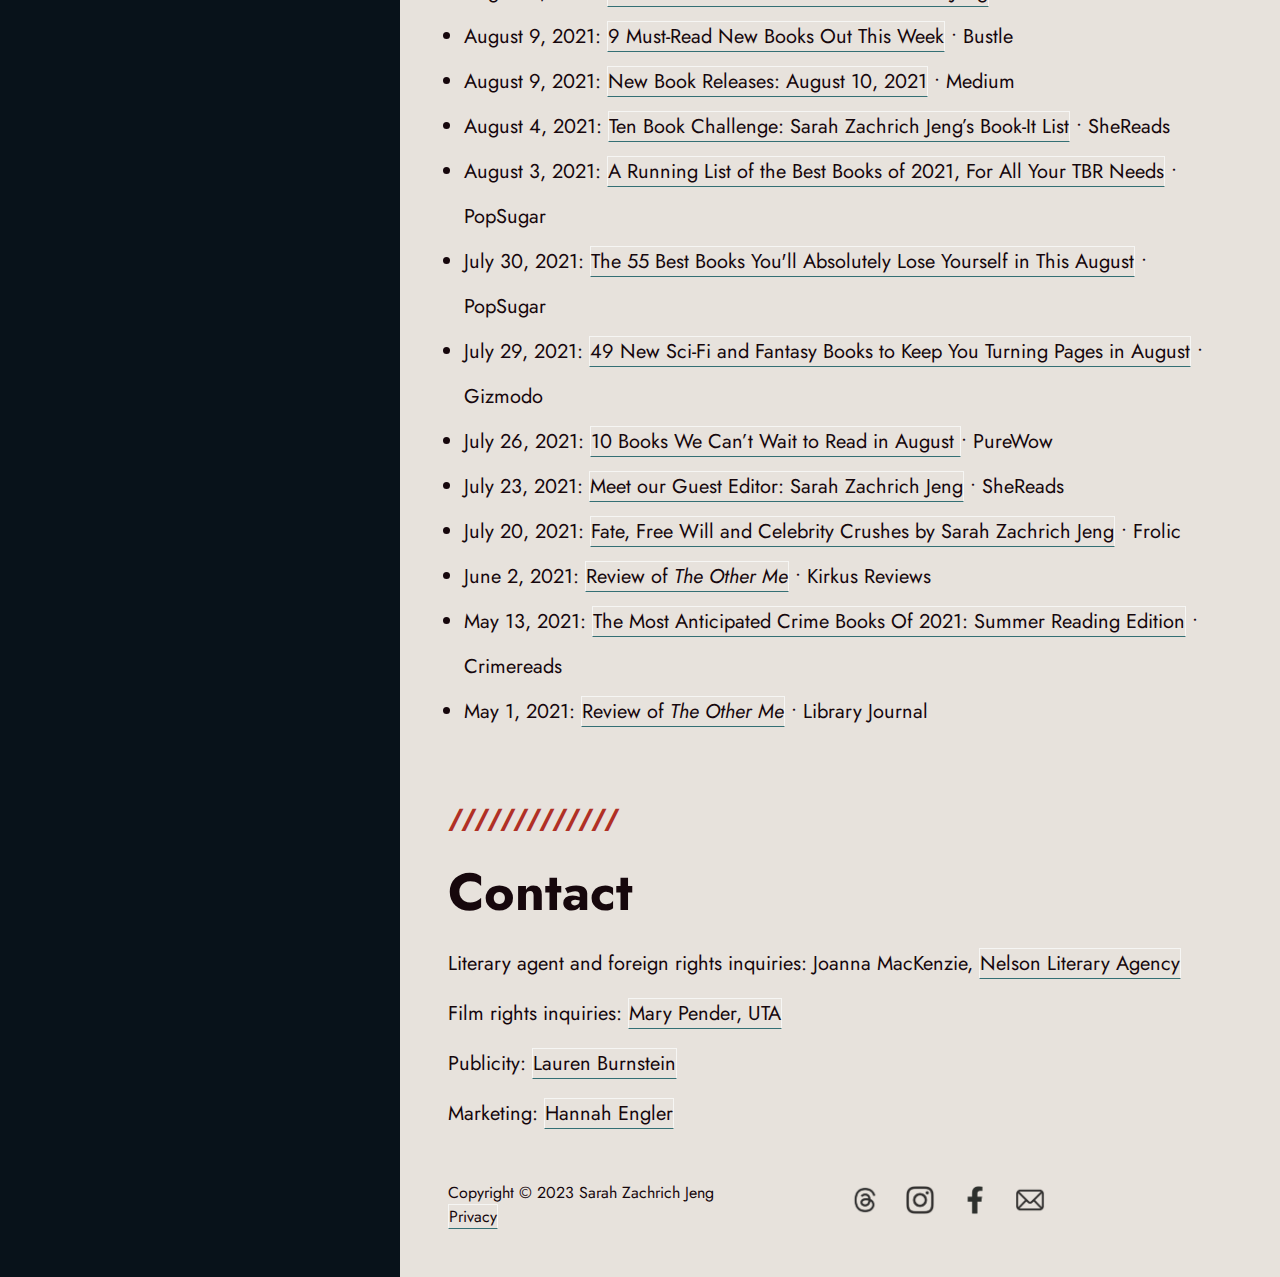
==== commit c1577698: "Add WIH excerpt" ====
--- a/index.html
+++ b/index.html
@@ -76,7 +76,7 @@
 				<figure>
 					<a href="https://www.penguinrandomhouse.com/books/669709/when-im-her-by-sarah-zachrich-jeng/9780593334515/" target="_blank"><img src="img/when-im-her-cover.jpg" class="content-img" alt="Preorder WHEN I'M HER" /></a>
 					<figcaption class="has-button"><a href="https://www.penguinrandomhouse.com/books/669709/when-im-her-by-sarah-zachrich-jeng/9780593334515/" target="_blank" class="button">Preorder <em>When I'm Her</em></a></figcaption>
-					<!-- <figcaption class="has-button"><a href="excerpt-wih.html" target="_blank">Read an Excerpt</a></figcaption> -->
+					<figcaption class="has-button"><a href="excerpt-wih.html" target="_blank">Read an Excerpt</a></figcaption>
 				</figure>
 				<h3><em>Available 3/26/2024 from Berkley Publishing Group</em></h3> 
 				<p><strong>How far would you go to get even with the woman who ruined your life?</strong></p>
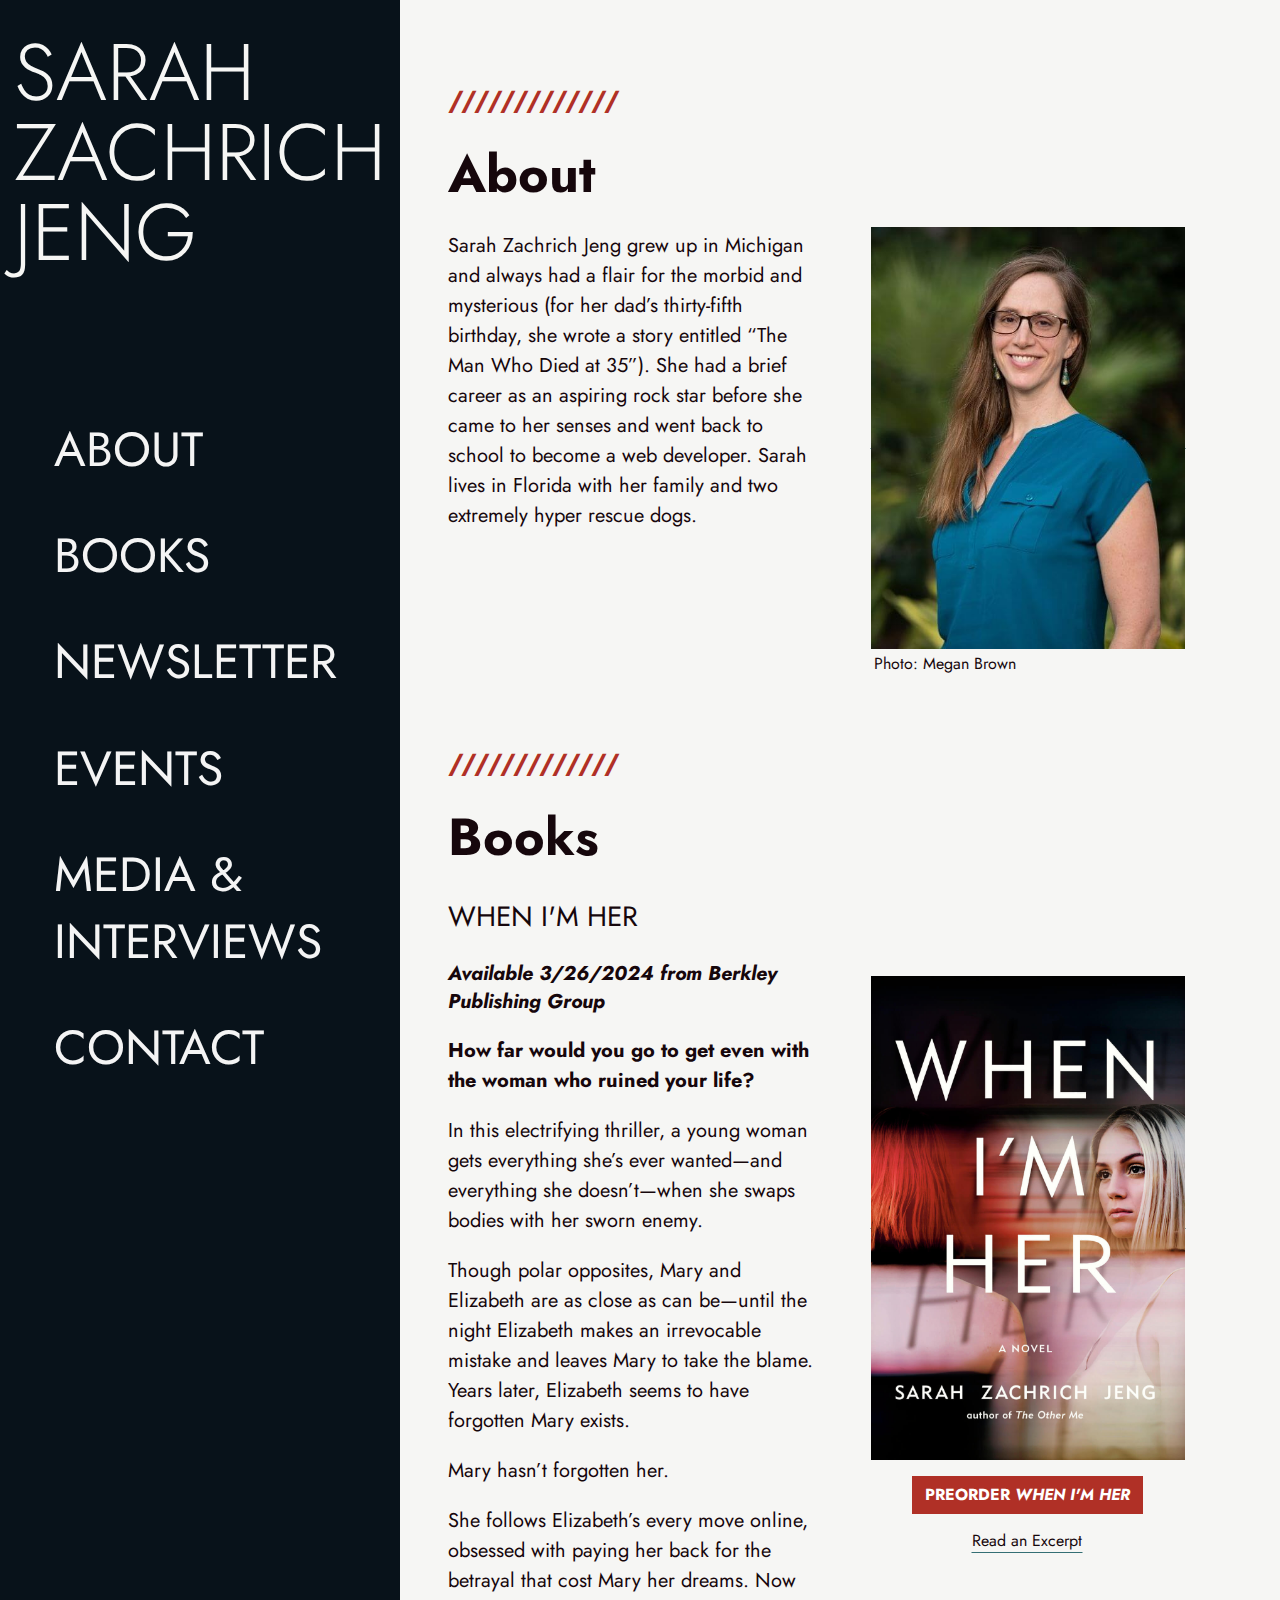
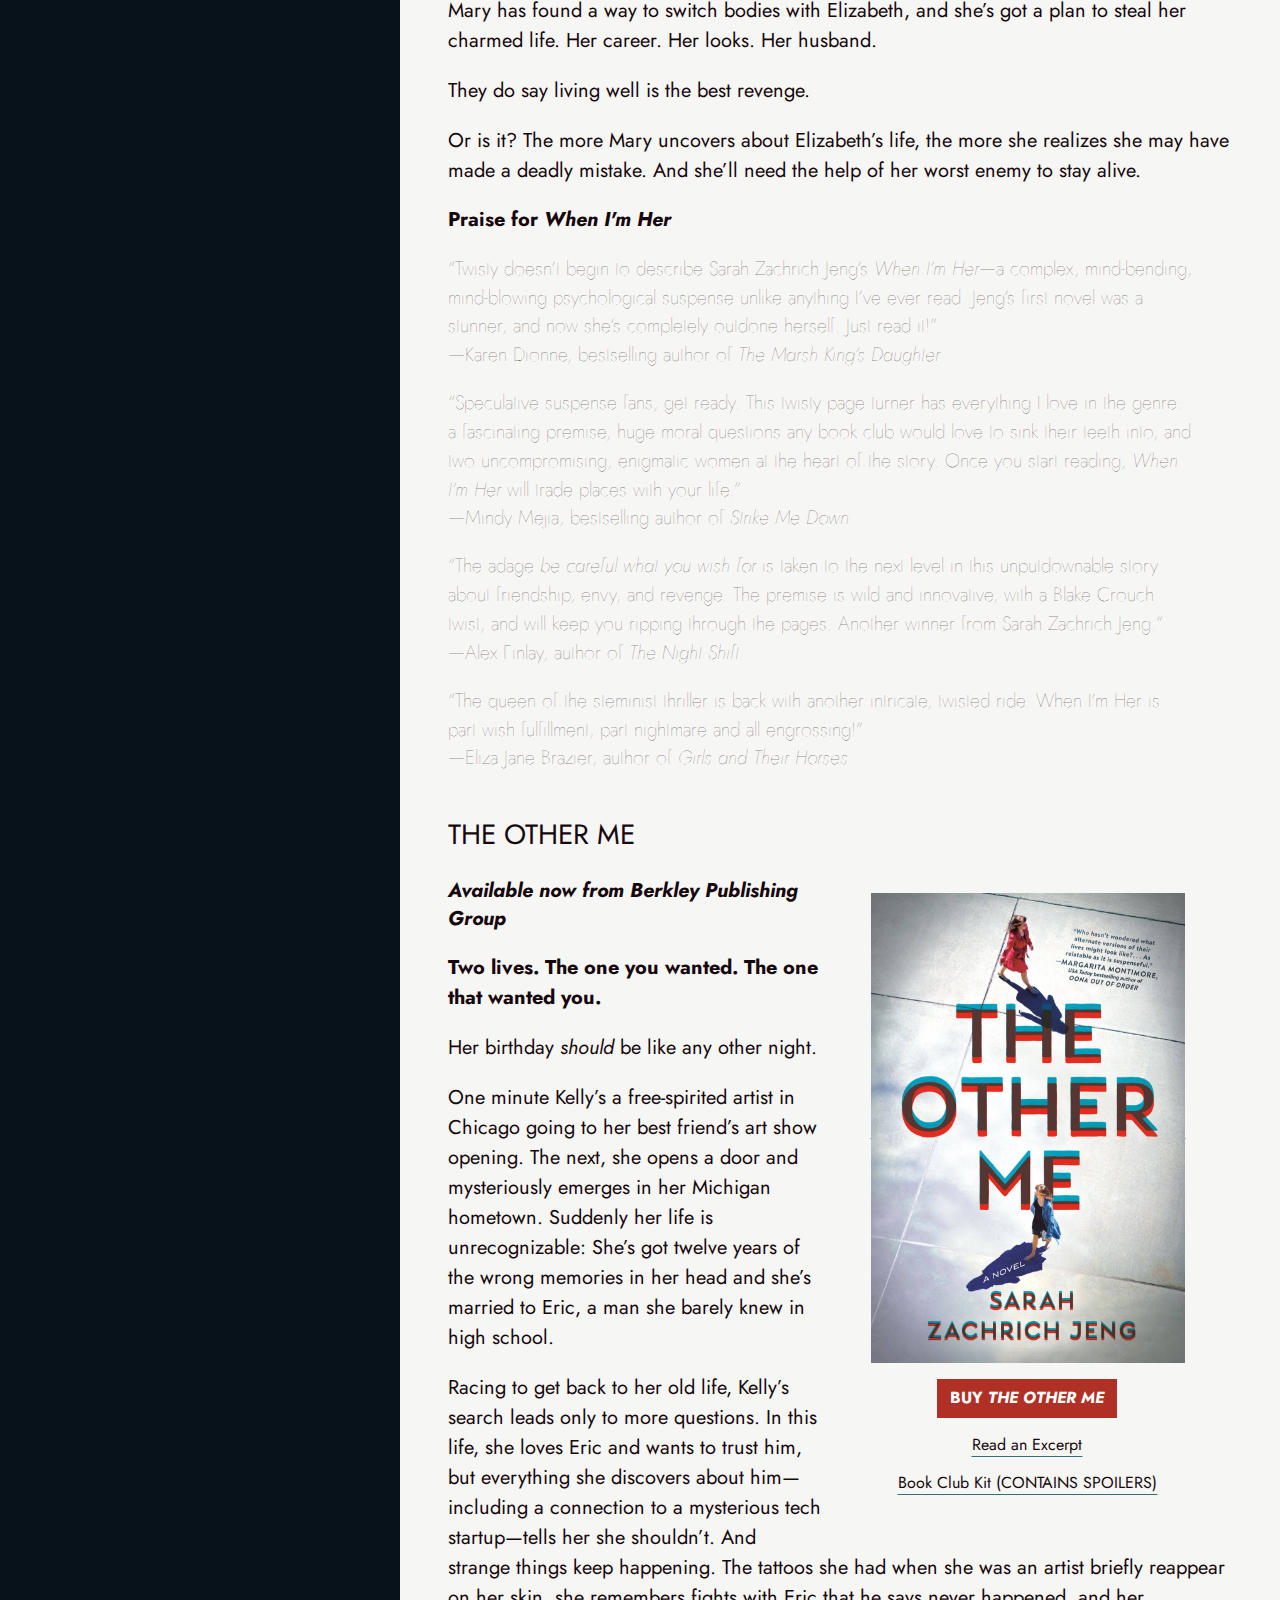
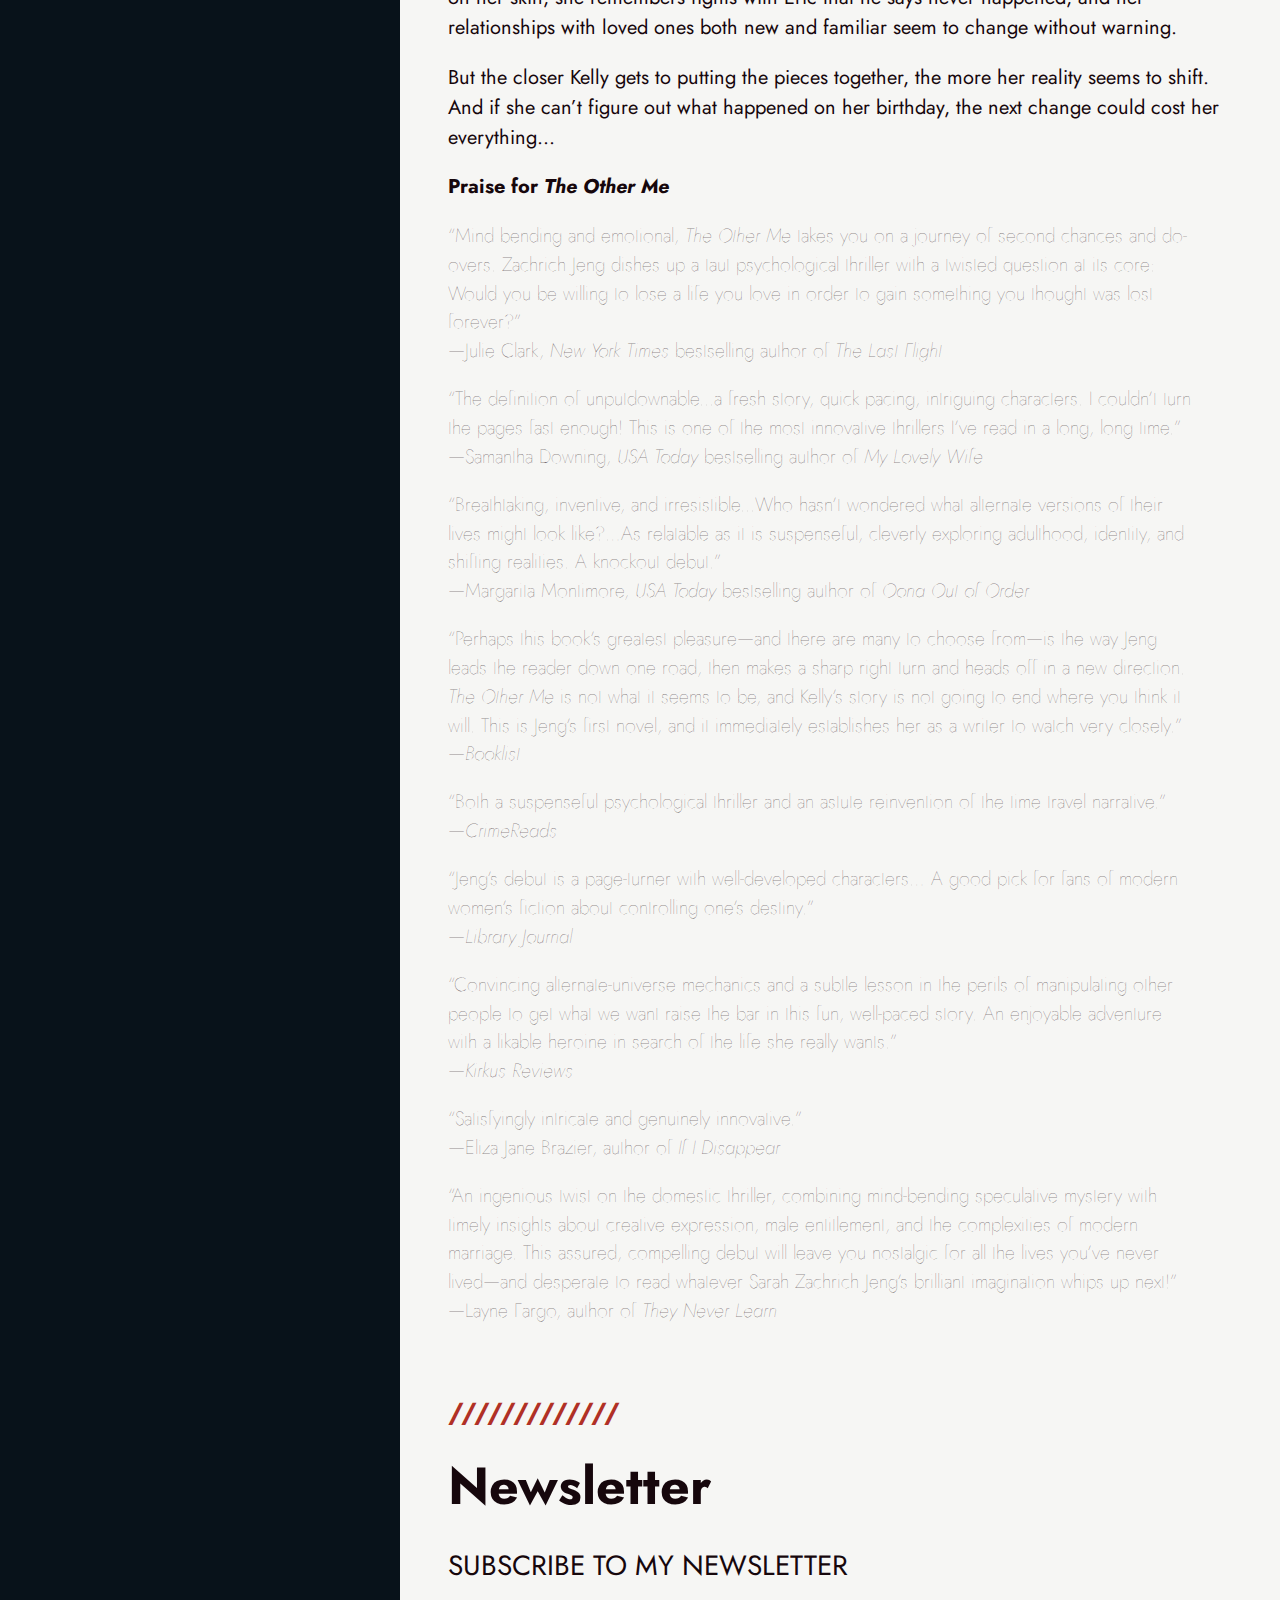
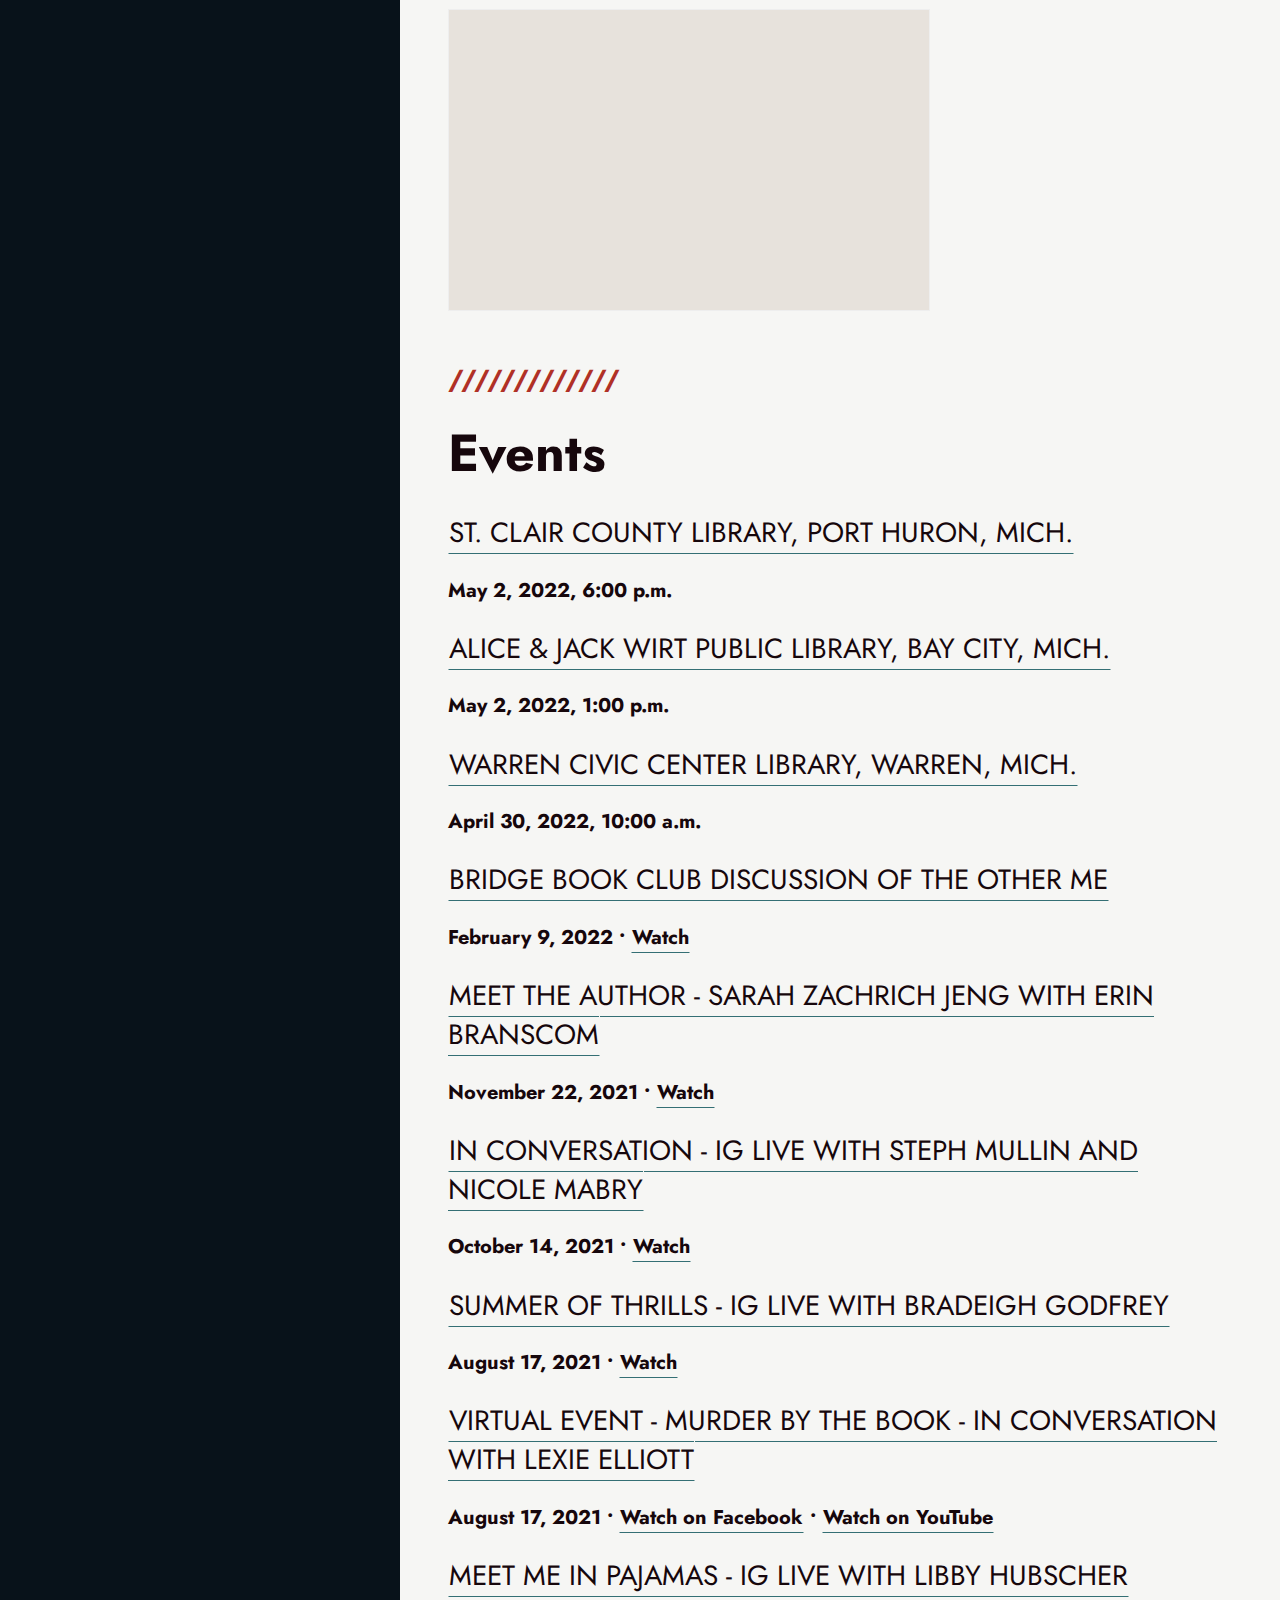
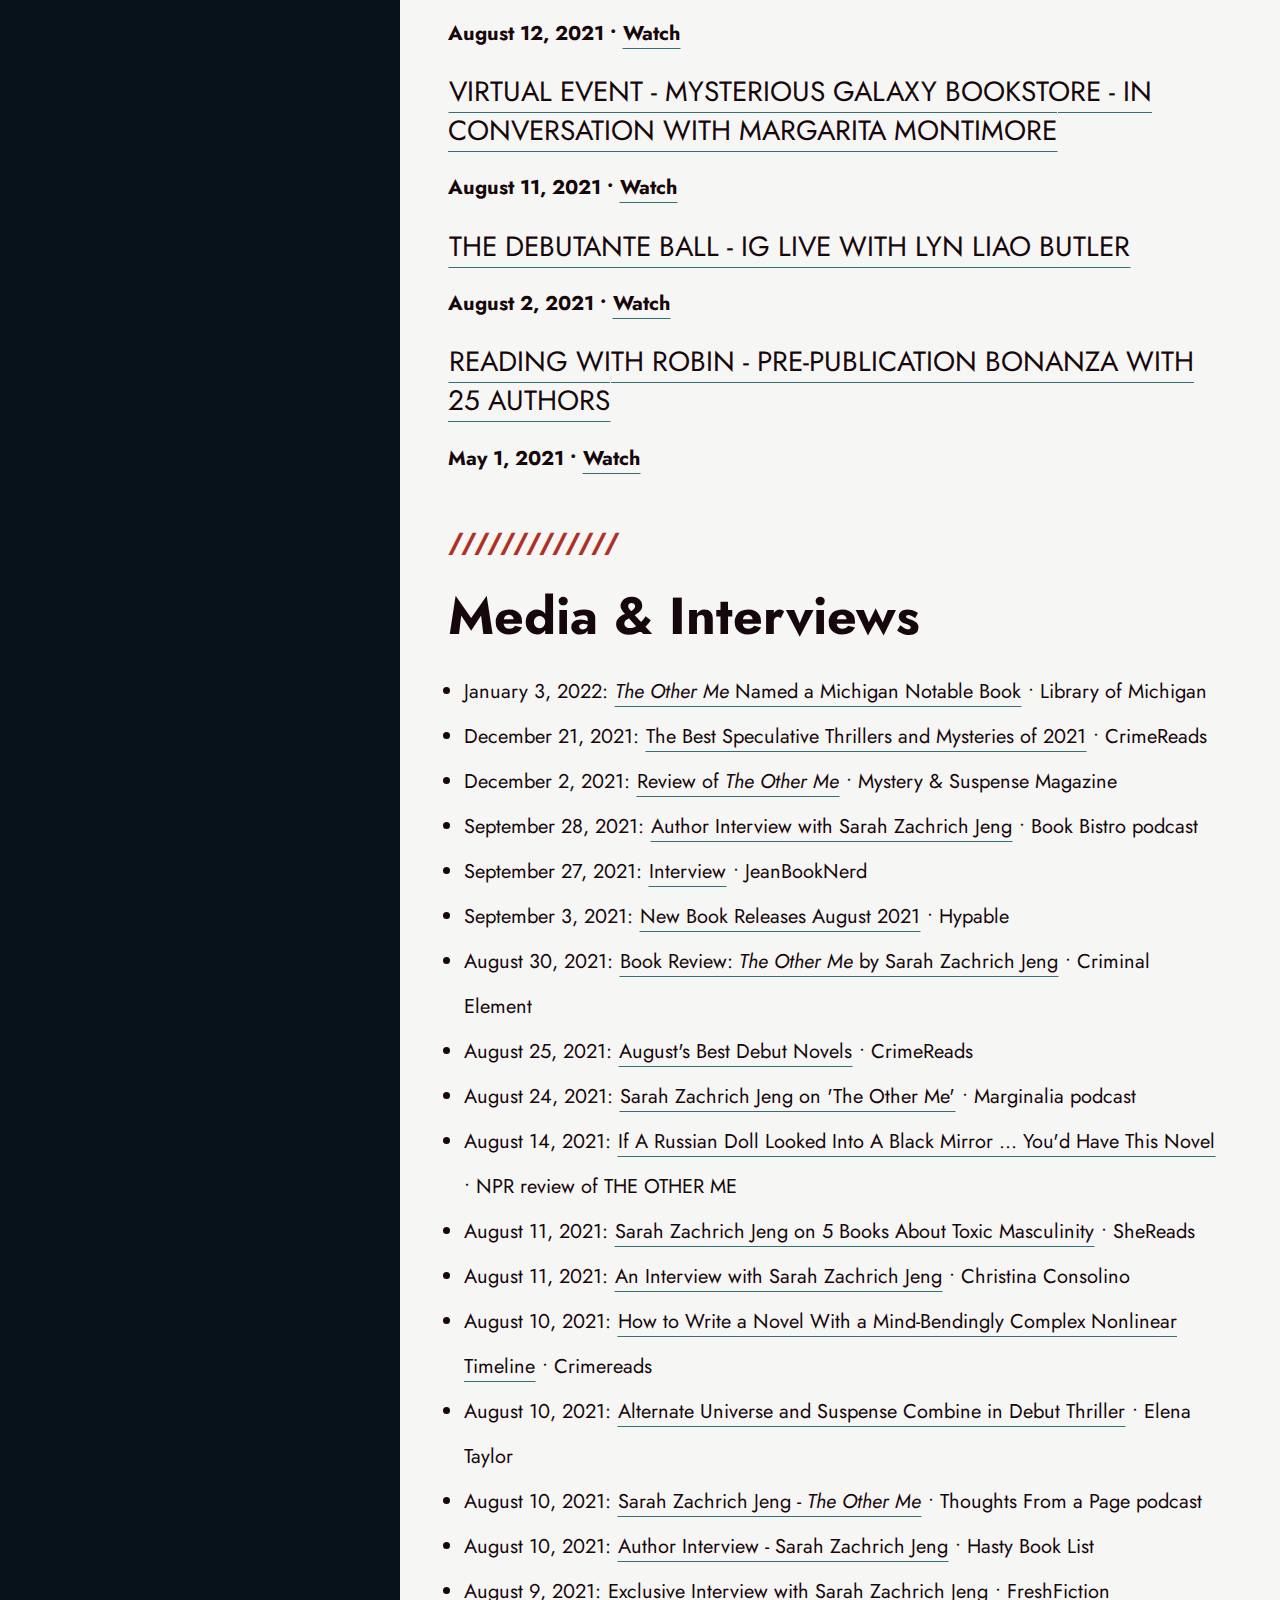
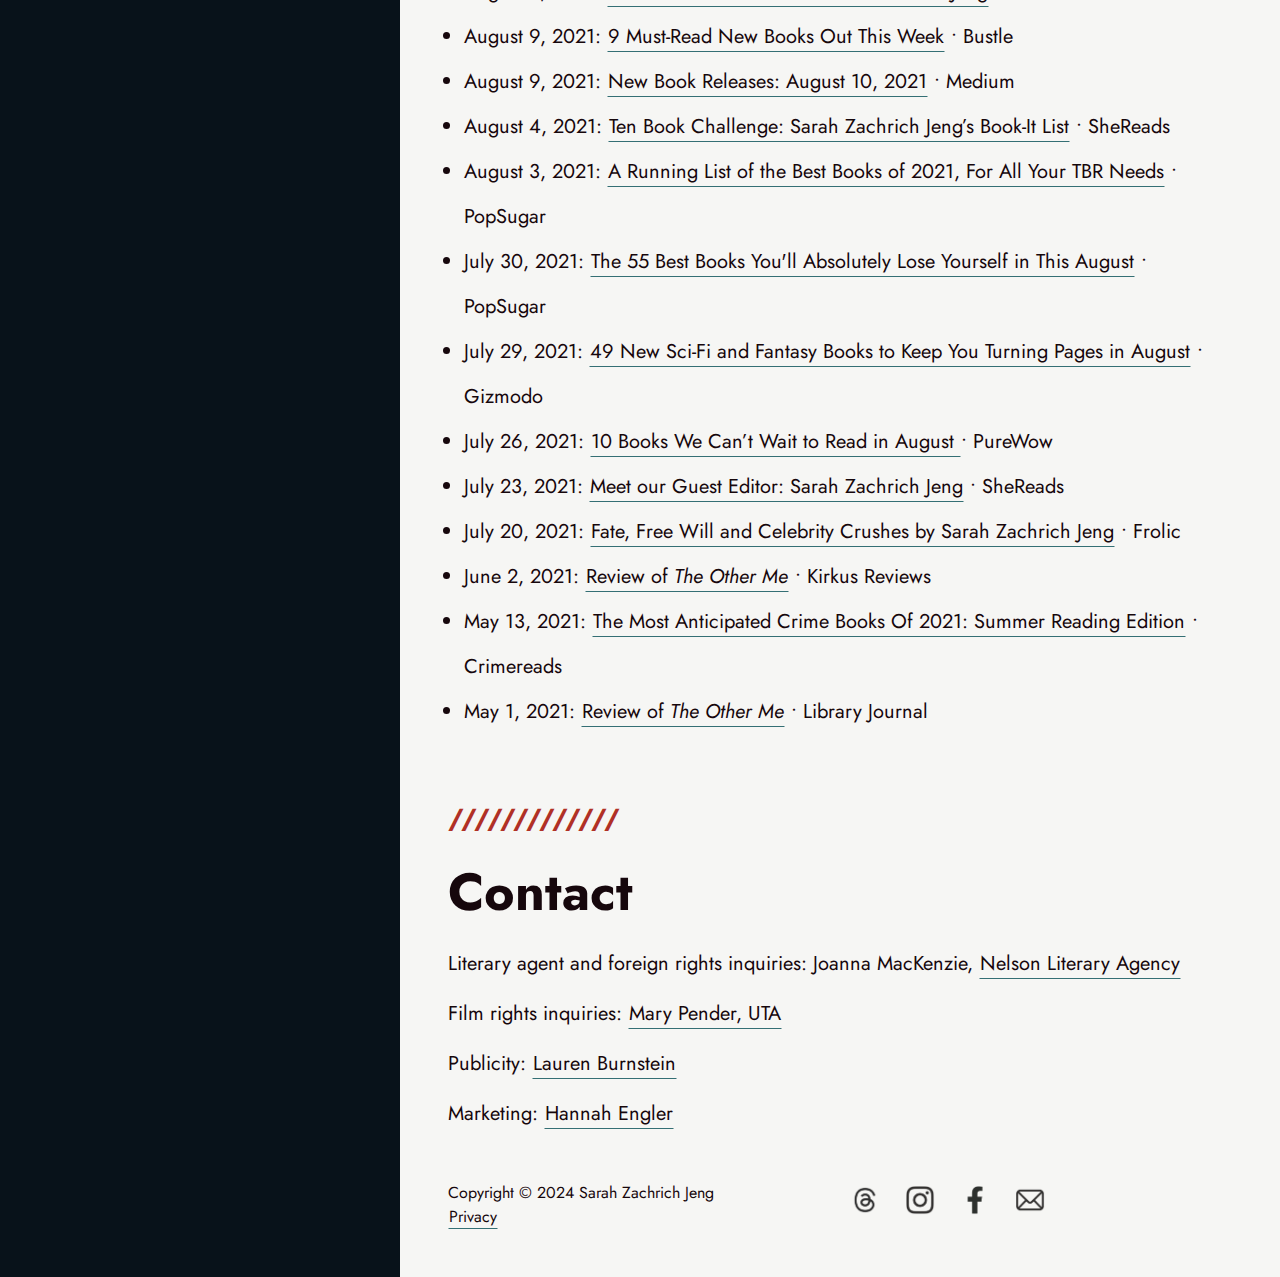
==== commit 2c1350cd: "Update copyright year" ====
--- a/index.html
+++ b/index.html
@@ -248,7 +248,7 @@
 			<p>Marketing: <a href="mailto:hengler@penguinrandomhouse">Hannah Engler</a></p>			
 		</article>
 		<footer>
-			<p>Copyright &copy; 2023 Sarah Zachrich Jeng<br />
+			<p>Copyright &copy; 2024 Sarah Zachrich Jeng<br />
 			<a href="https://www.termsfeed.com/live/14ae3c02-0948-4710-94d4-80889ad4b90e" target="_blank">Privacy</a></p>
 			<div class="social-links">
 				<a href="https://www.threads.net/@sarah_ezj" target="_blank"><img src="img/icon-threads.png" class="social-icon" alt="Threads" /></a>
--- a/css/main.css
+++ b/css/main.css
@@ -86,7 +86,7 @@
 
 /* mobile first layout */
 body {
-	background-color: #E7E2DC;
+	background-color: #F6F6F4;
 	color:#16070C;
 	font-family: 'Jost', sans-serif;
 	z-index: -1;   
@@ -223,6 +223,28 @@
 .button:focus {
 	border-color: #08121A;
 }
+.links .button {
+	width: 80%;
+	padding:1em 0.75em;
+	margin:0.5em;
+	display:inline-block;
+	border: 3px solid #08121A;
+	box-shadow: 5px 5px #08121A;
+}
+.links .button:hover, 
+.links .button:focus {
+	transform: translateX(5px);
+	box-shadow: 5px 5px #B03026;
+	
+}
+.round {
+	width: 150px;
+	height:150px;
+	object-fit: cover;
+	object-position: top;
+	border-radius:50%;
+
+}
 /* Forms */
 label {
 	display: block;
@@ -274,6 +296,12 @@
 	line-height: 1.5em;
 	font-weight:100;
 }
+.links-header {
+	margin: 20px;
+}
+.links-footer {
+		text-align:center;
+	}
 .social-icon {
 	width:50px;
 	height:50px;
@@ -417,6 +445,7 @@
 	.menu-icon {
 		display: none;
 	}
+
 }
 
 @media all and (min-width: 1024px) {
@@ -500,11 +529,18 @@
 		grid-column: 2;
 		padding-top:10px;
 	}
+	.links-footer {
+		grid-template-columns: 1fr;
+	}
 	.social-icon {
 		width:30px;
 		height:30px;
 		margin: 10px;
 	}
+	.links {
+		width:80%;
+		margin:0 auto 3em auto;
+	}
 
 }
 
@@ -522,6 +558,7 @@
 	figure {
 		/*width:20%;*/
 	}
+
 }
 
 @media all and (min-width: 1280px) {
@@ -530,6 +567,9 @@
 	}
 	body.excerpt {
 		grid-template-columns: 15% 1fr 15%;
+	}
+	.links {
+		width:50%;
 	}
 }
  
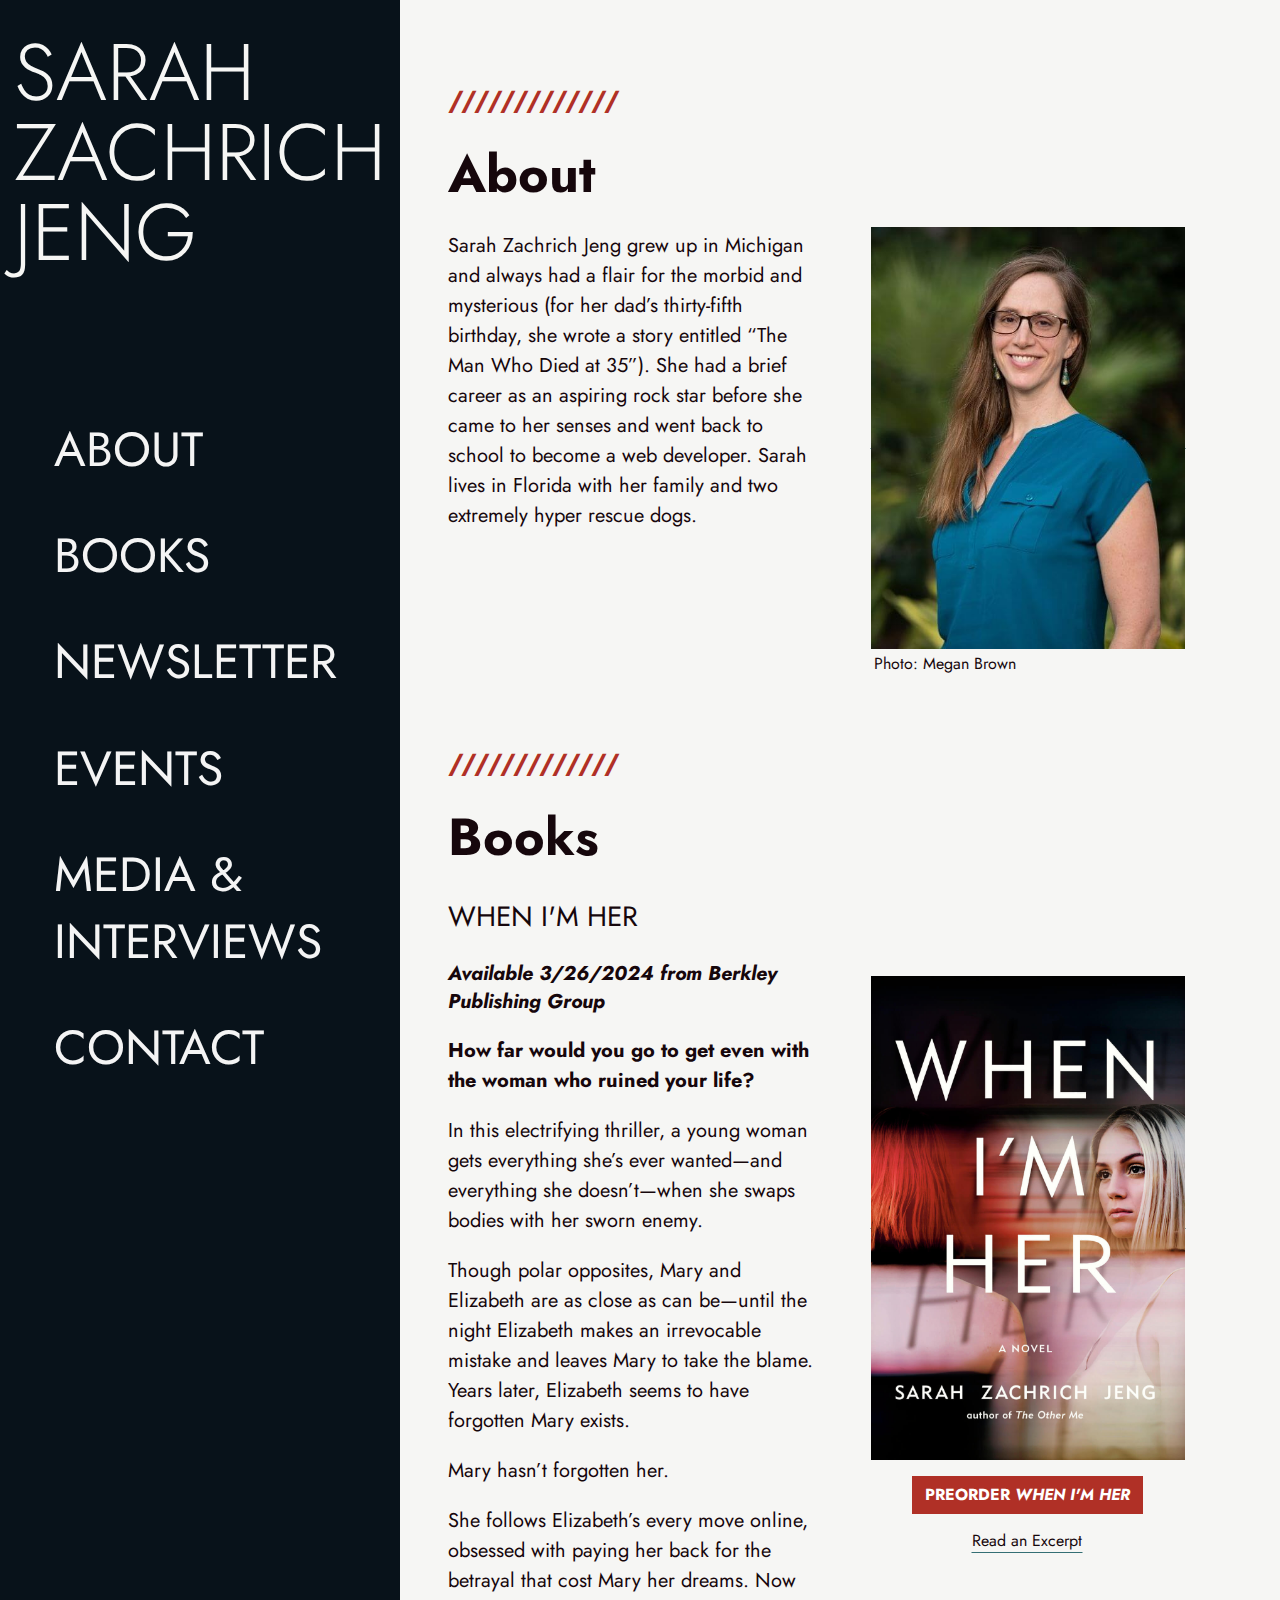
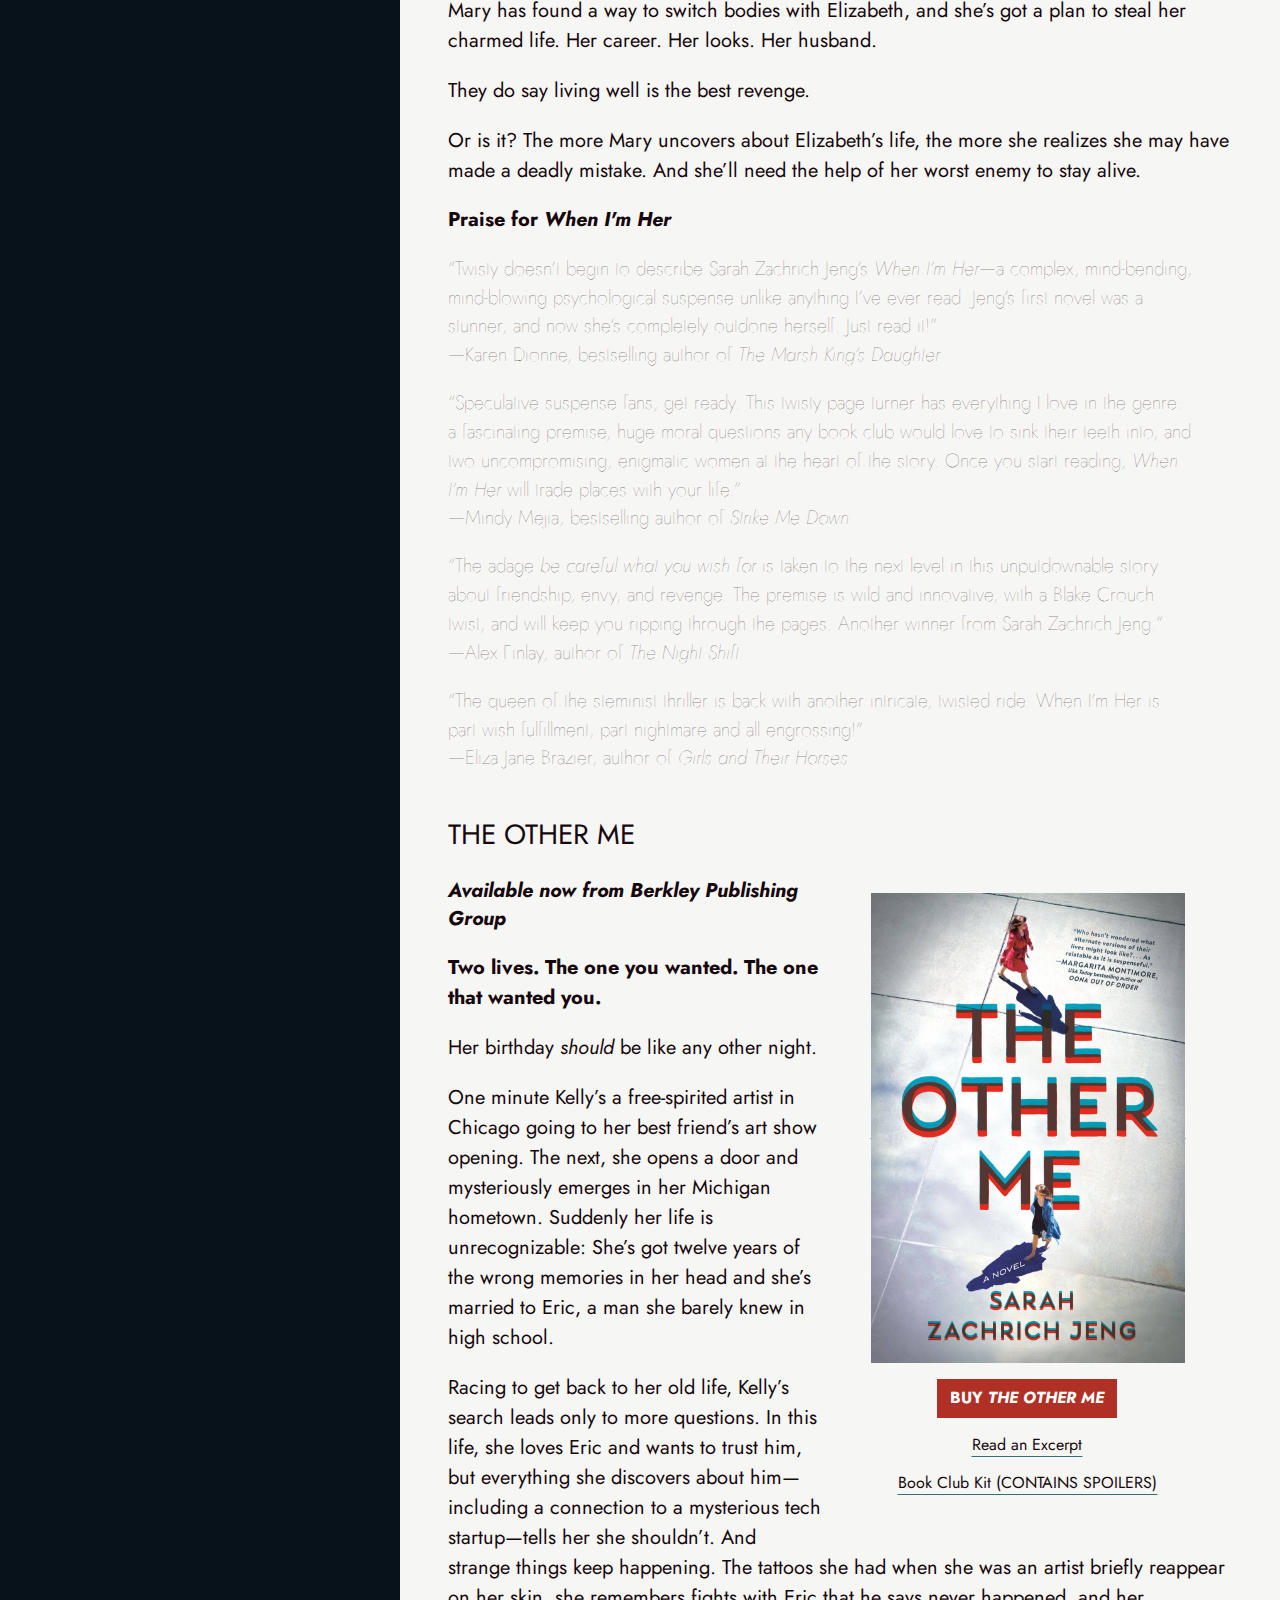
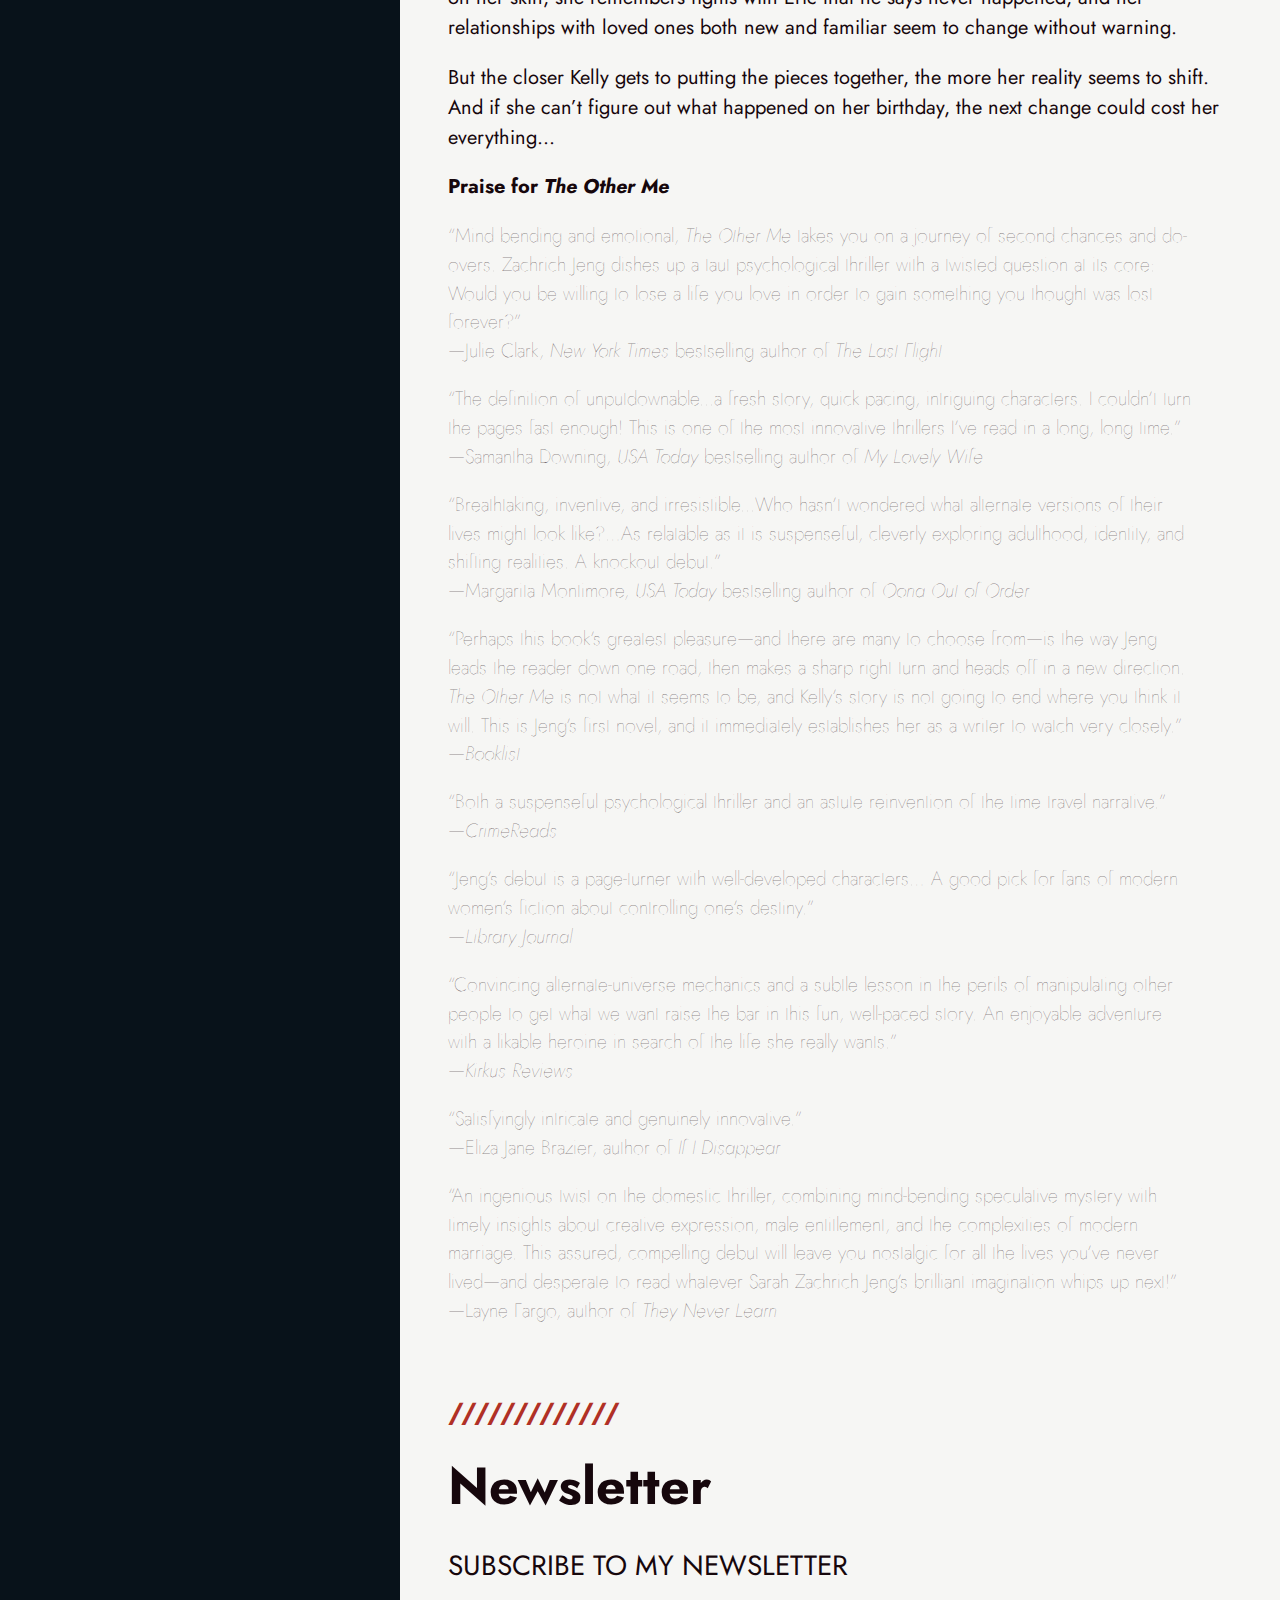
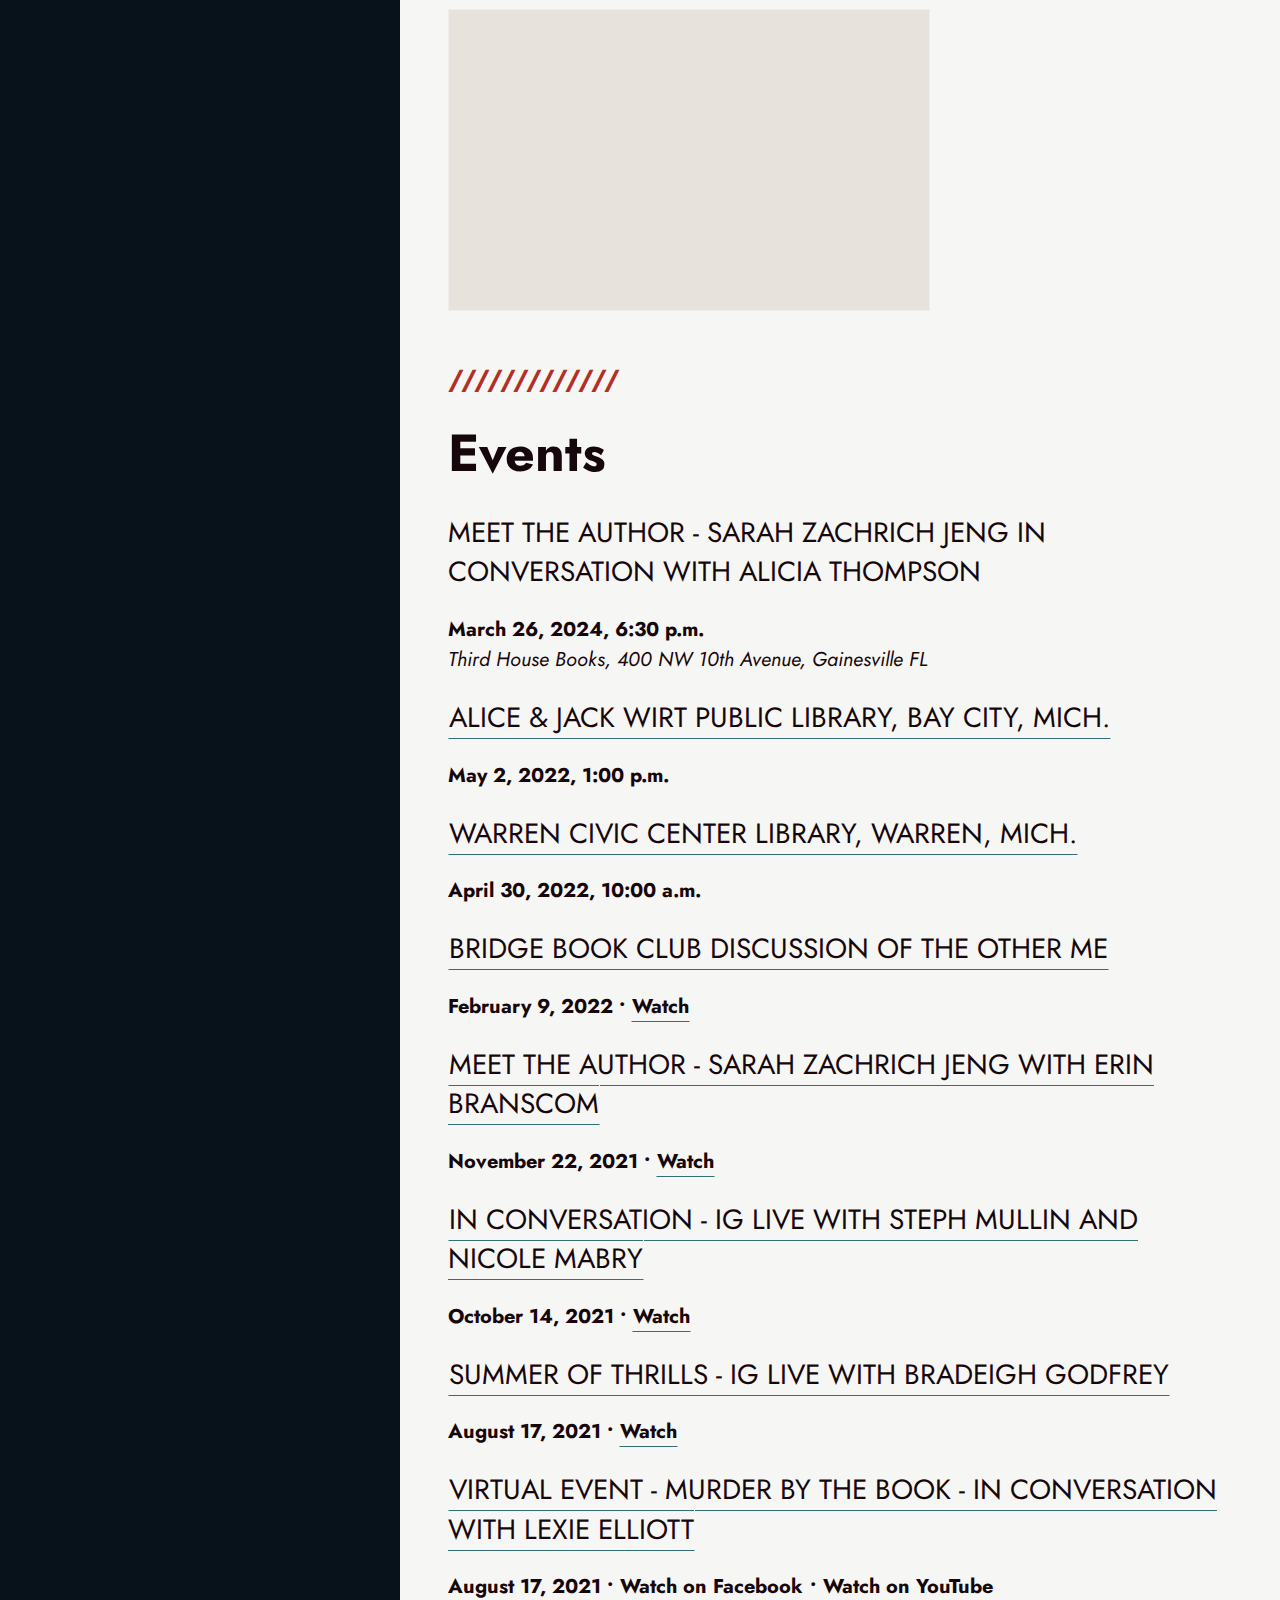
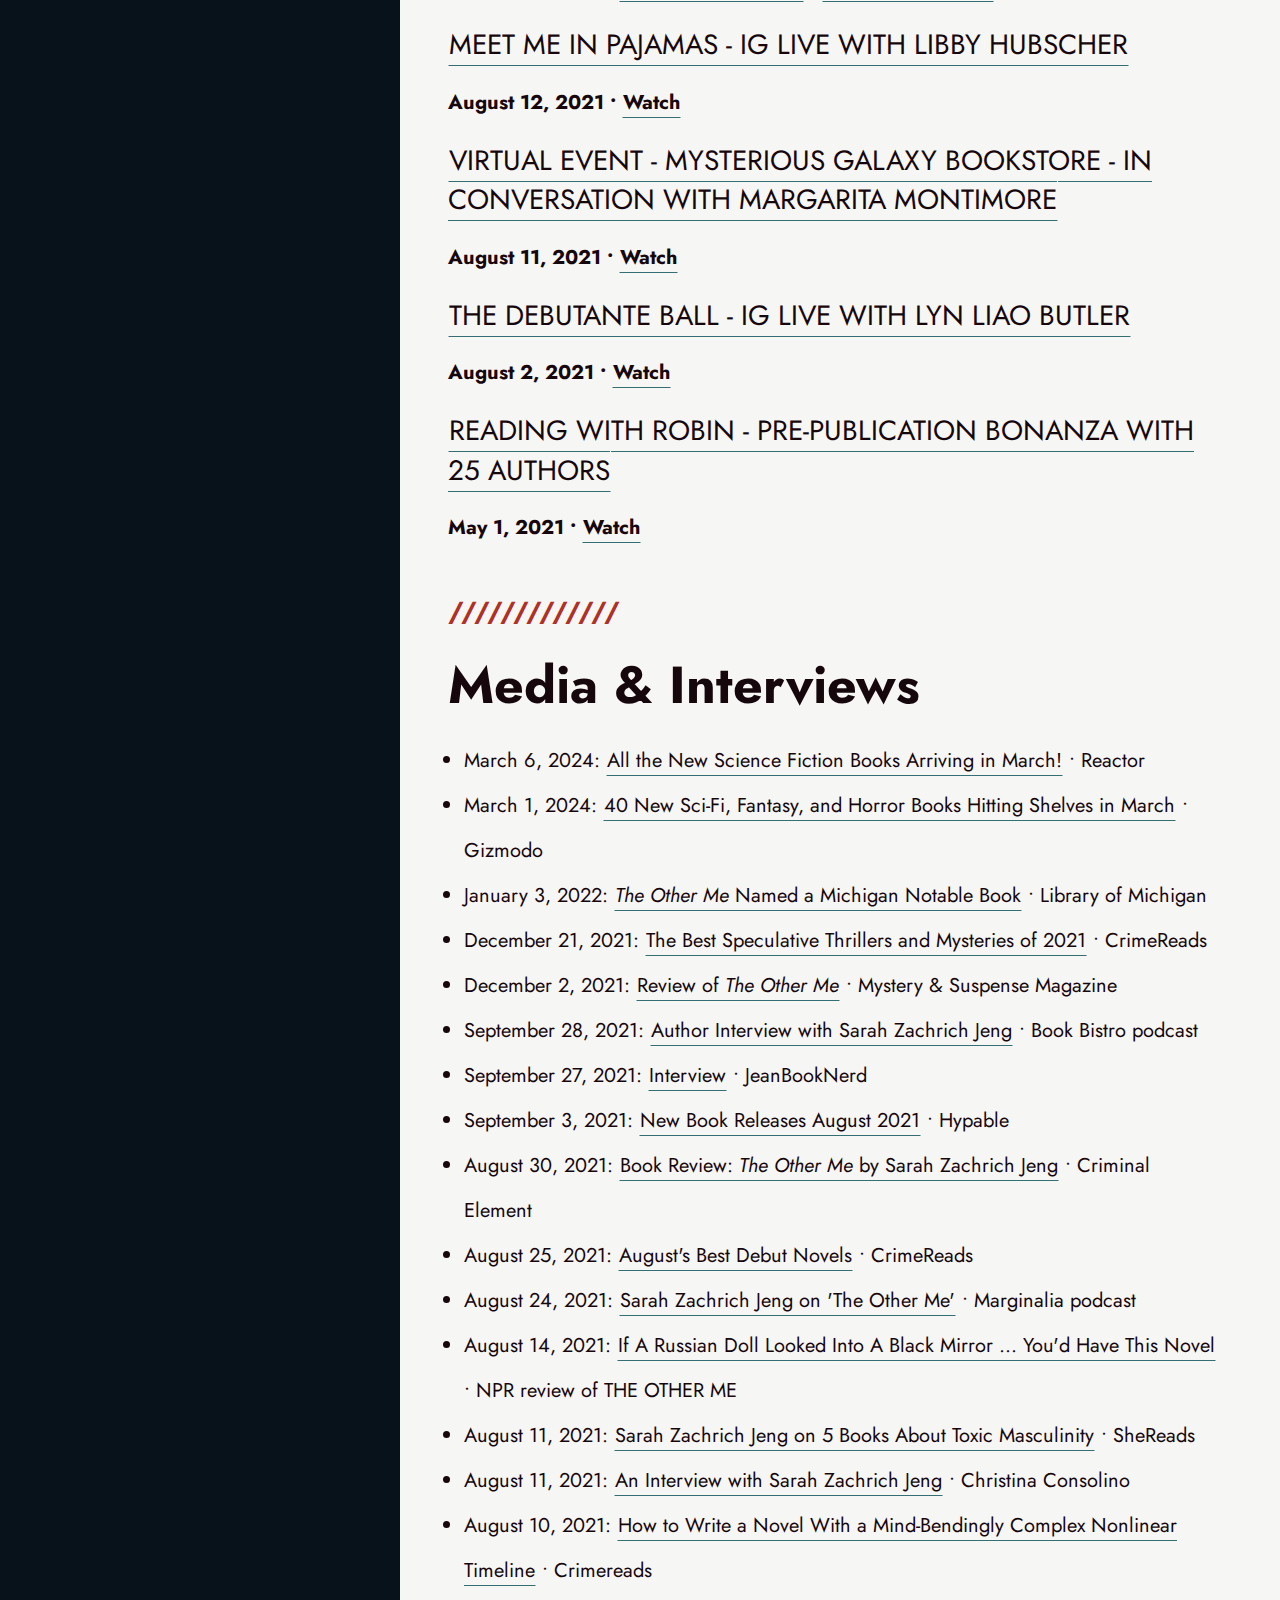
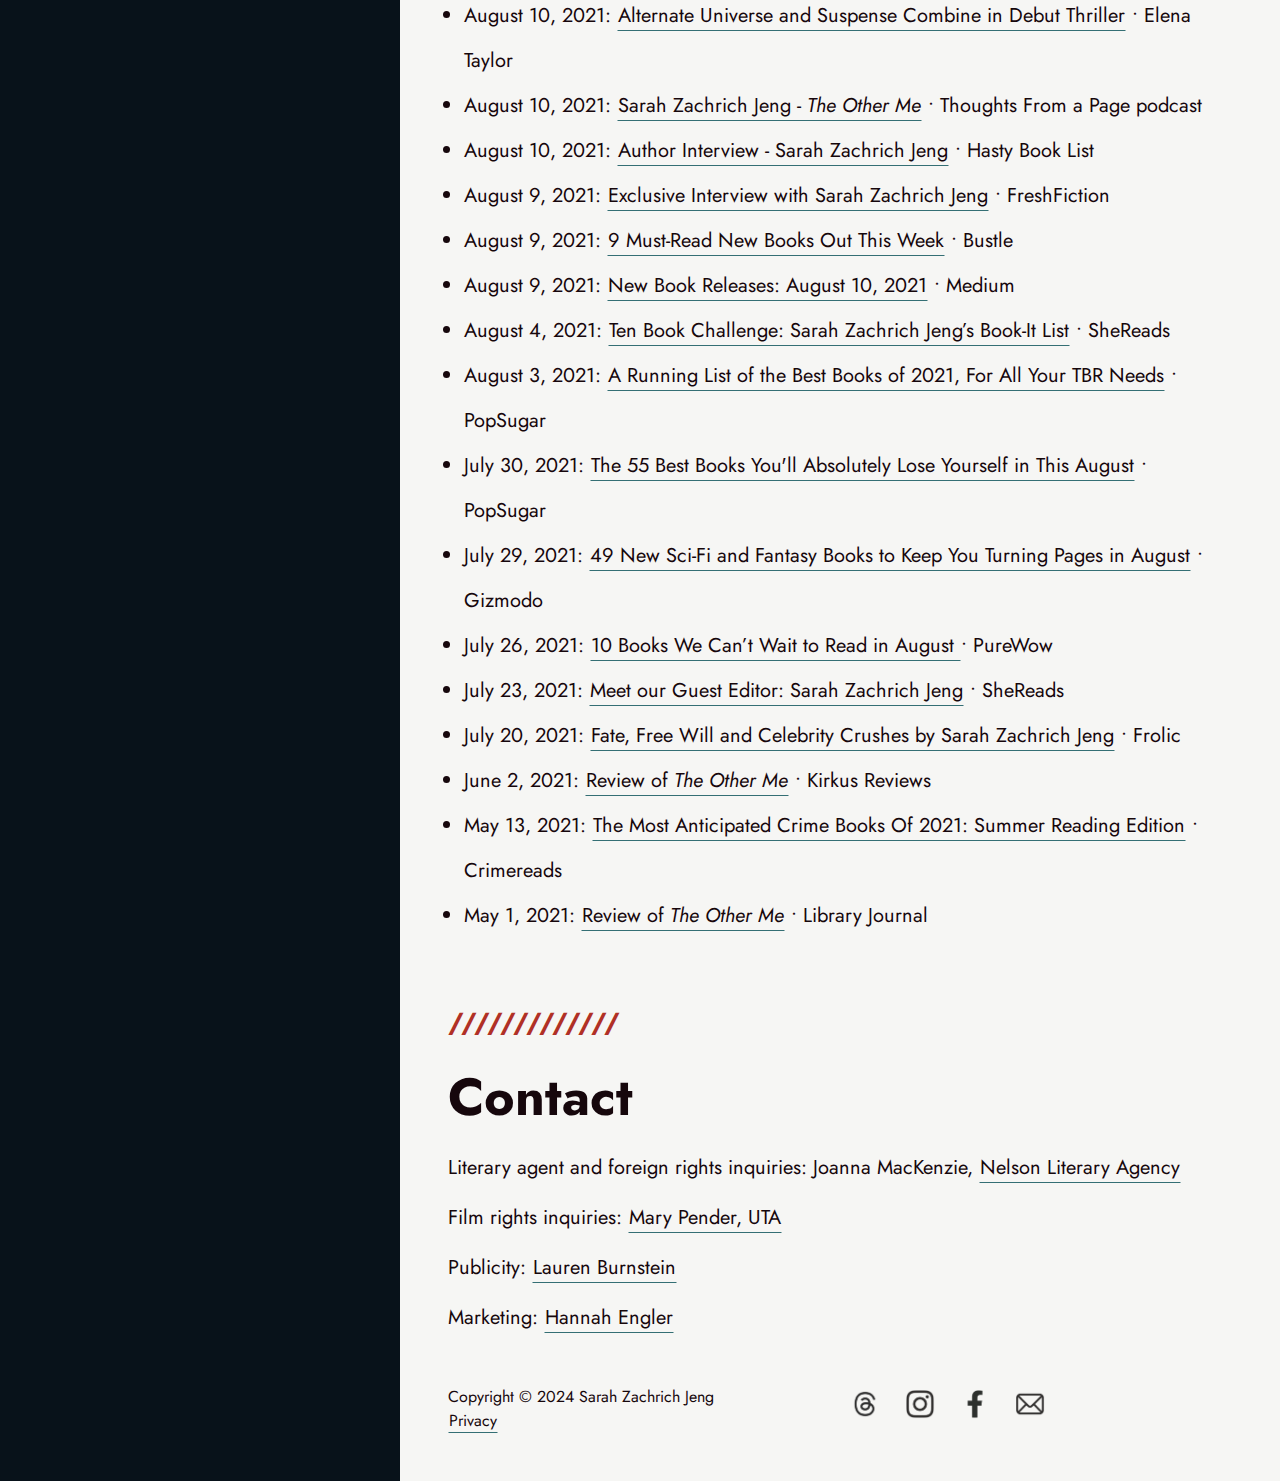
==== commit 1524e225: "Update events and press" ====
--- a/index.html
+++ b/index.html
@@ -168,8 +168,9 @@
 		</article>
 		<article id="events">
 			<h1>Events</h1>
-			<h2><a href="https://stclaircountylibrary.org/events/list/An-Evening-with-Michigan-Notable-Author-Sarah-Zachrich-Jeng" target="_blank">St. Clair County Library, Port Huron, Mich.</a></h2>
-			<time>May 2, 2022, 6:00 p.m.</time>
+			<h2>Meet the Author - Sarah Zachrich Jeng in conversation with Alicia Thompson</h2>
+			<time>March 26, 2024, 6:30 p.m.</time>
+			<address>Third House Books, 400 NW 10th Avenue, Gainesville FL</address>
 
 			<h2><a href="https://www.baycountylibrary.org/event/michigan-notable-author-sarah-zachrich-jeng" target="_blank">Alice & Jack Wirt Public Library, Bay City, Mich.</a></h2>
 			<time>May 2, 2022, 1:00 p.m.</time>
@@ -207,6 +208,8 @@
 		<article id="interviews">
 			<h1>Media &amp; Interviews</h1>
 			<ul>
+				<li>March 6, 2024: <a href="https://reactormag.com/new-science-fiction-books-march-2024/" target="_blank">All the New Science Fiction Books Arriving in March!</a> &bull; Reactor</li>
+				<li>March 1, 2024: <a href="https://gizmodo.com/march-40-new-sci-fi-fantasy-horror-book-releases-1851227135" target="_blank">40 New Sci-Fi, Fantasy, and Horror Books Hitting Shelves in March</a> &bull; Gizmodo</li>
 				<li>January 3, 2022: <a href="https://www.michigan.gov/libraryofmichigan/0,9327,7-381-88857_20585-574773--,00.html" target="_blank"><em>The Other Me</em> Named a Michigan Notable Book</a> &bull; Library of Michigan</li>
 				<li>December 21, 2021: <a href="https://crimereads.com/the-best-speculative-thrillers-and-mysteries-of-2021/" target="_blank">The Best Speculative Thrillers and Mysteries of 2021</a> &bull; CrimeReads</li>
 				<li>December 2, 2021: <a href="https://www.mysteryandsuspense.com/winter-2021/?fbclid=IwAR3oW9QXa2qfQNw7QYU5aX8VQyXVAbmeWqBdy2KVLY4yWOaBmD396ixG0W0" target="_blank">Review of <em>The Other Me</em></a> &bull; Mystery &amp; Suspense Magazine</li>
--- a/css/main.css
+++ b/css/main.css
@@ -169,7 +169,7 @@
 		-91px 91px #F6F6F4, -92px 92px #F6F6F4, -93px 93px #F6F6F4, -94px 94px #F6F6F4, -95px 95px #F6F6F4, 
 		-96px 96px #F6F6F4, -97px 97px #F6F6F4, -98px 98px #F6F6F4, -99px 99px #F6F6F4, -100px 100px #F6F6F4;*/
 }
-main p, time {
+main p, time, address {
 	font-size:1.25em;
 	line-height:1.5em;
 }
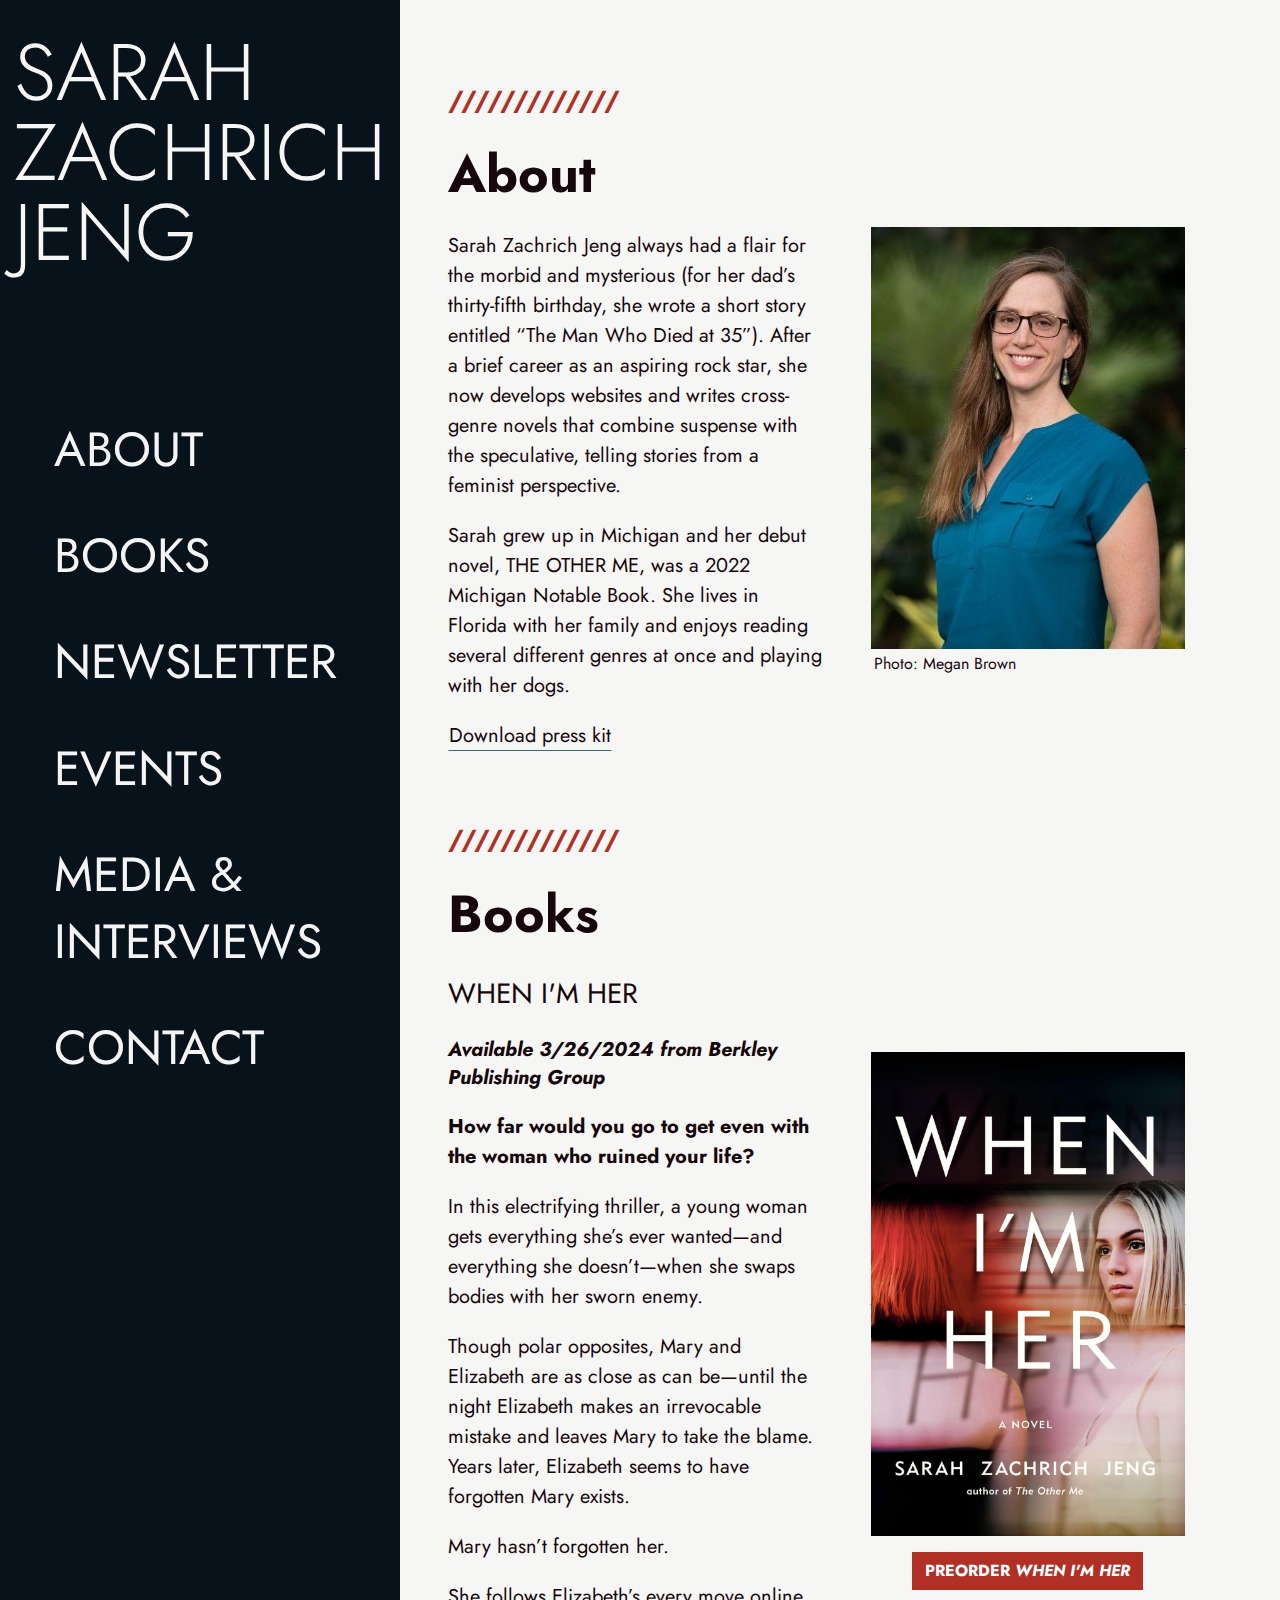
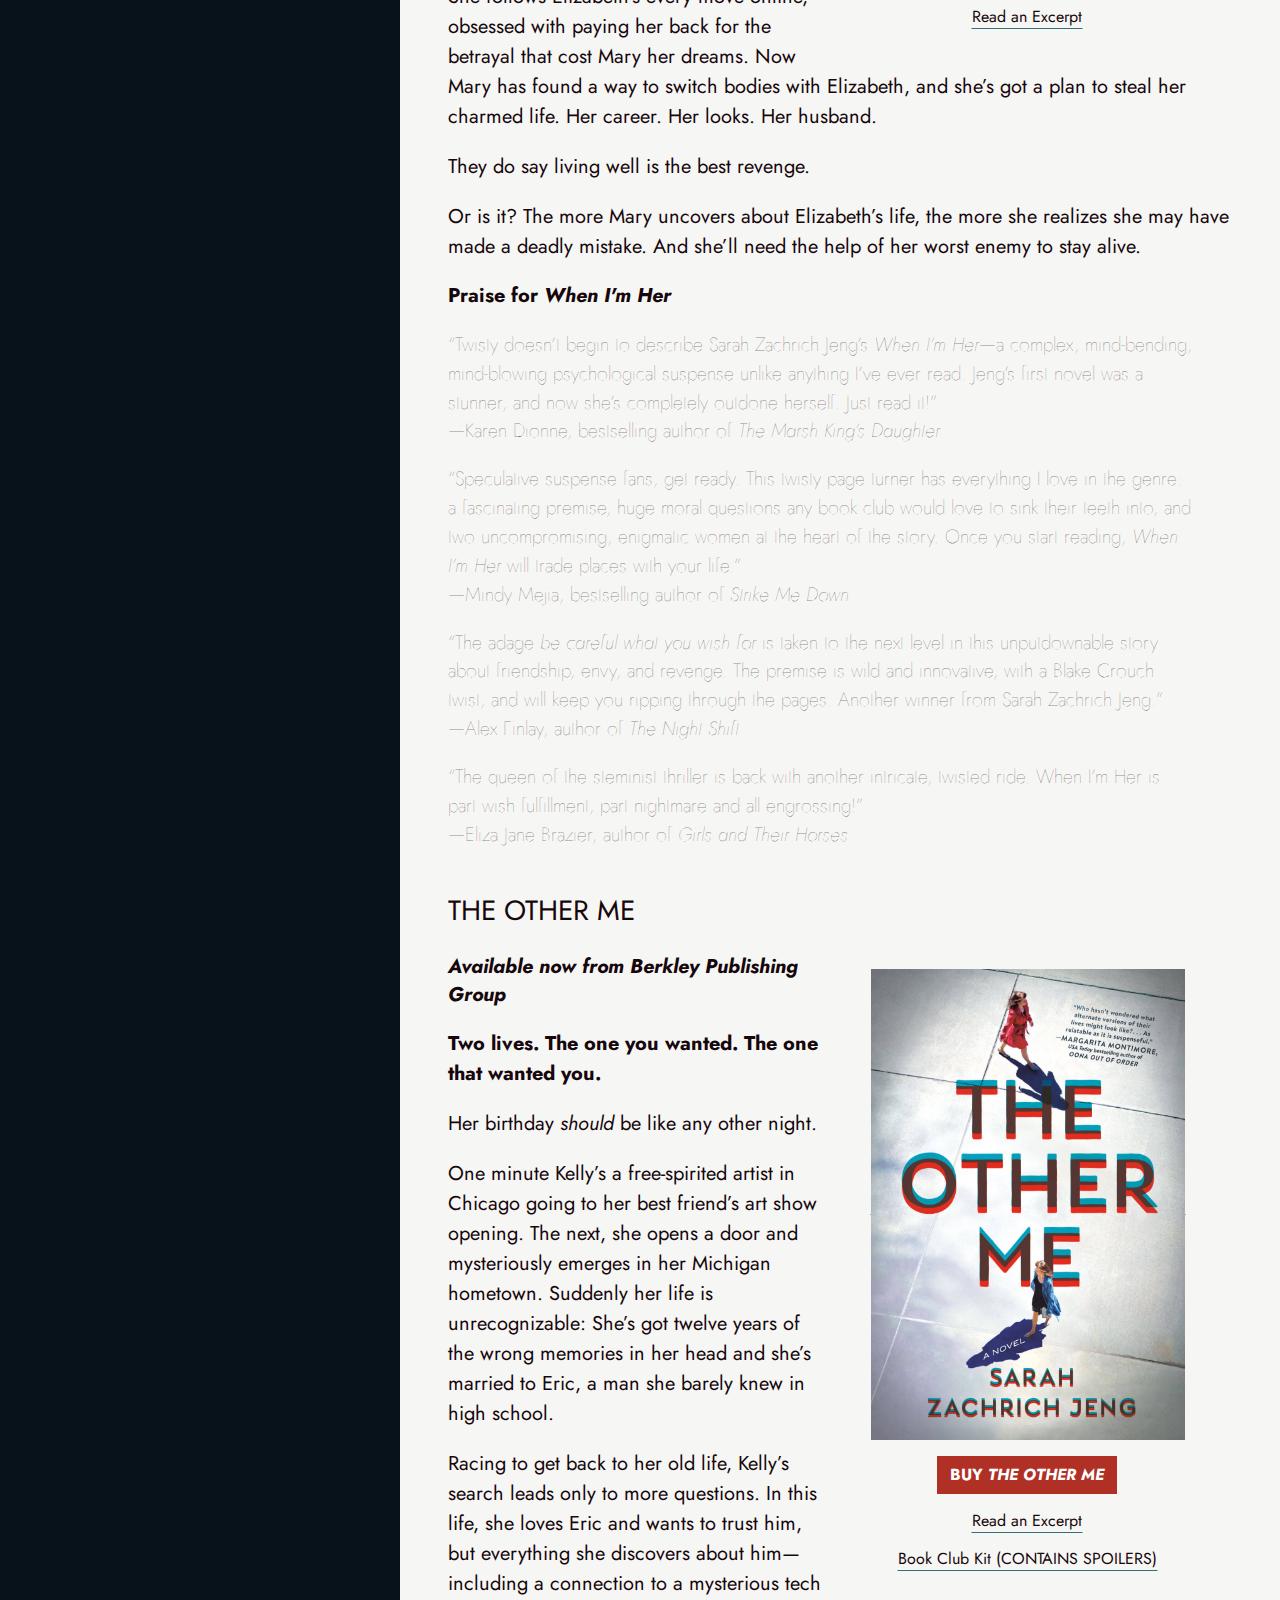
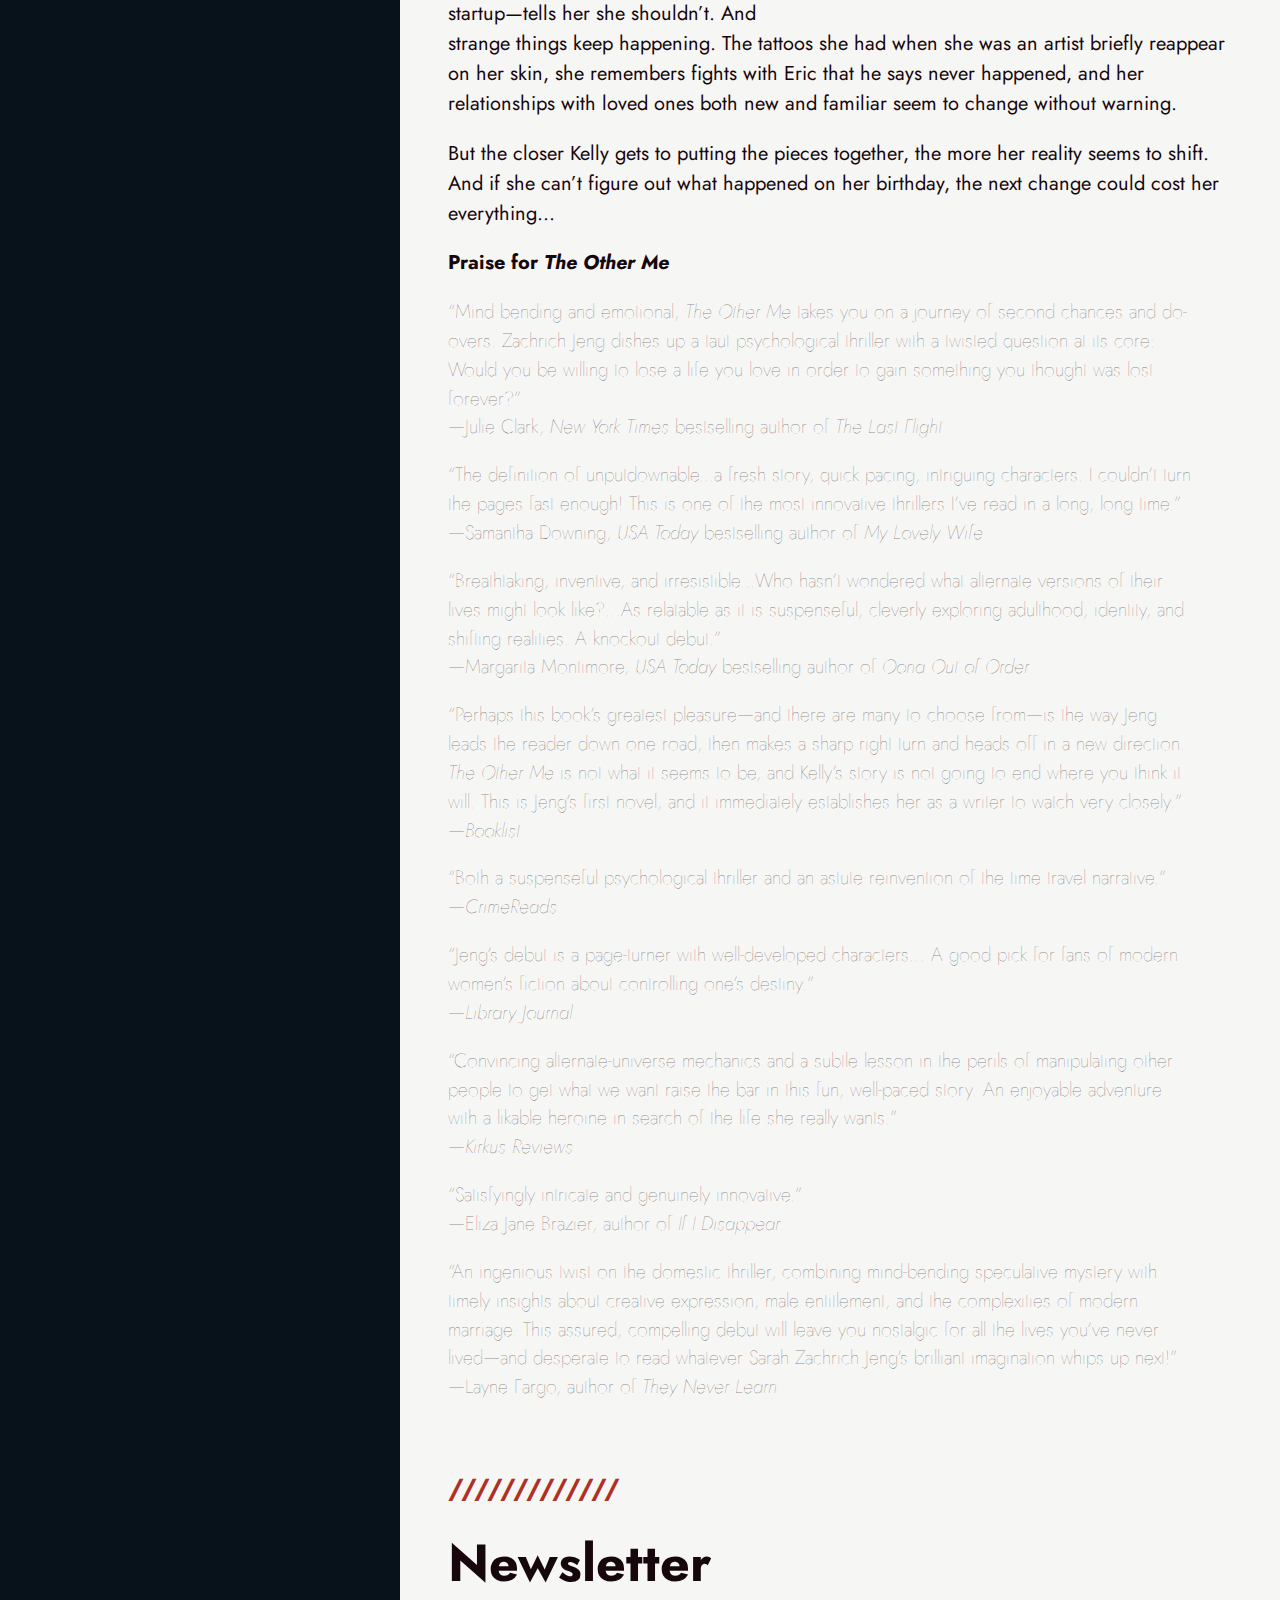
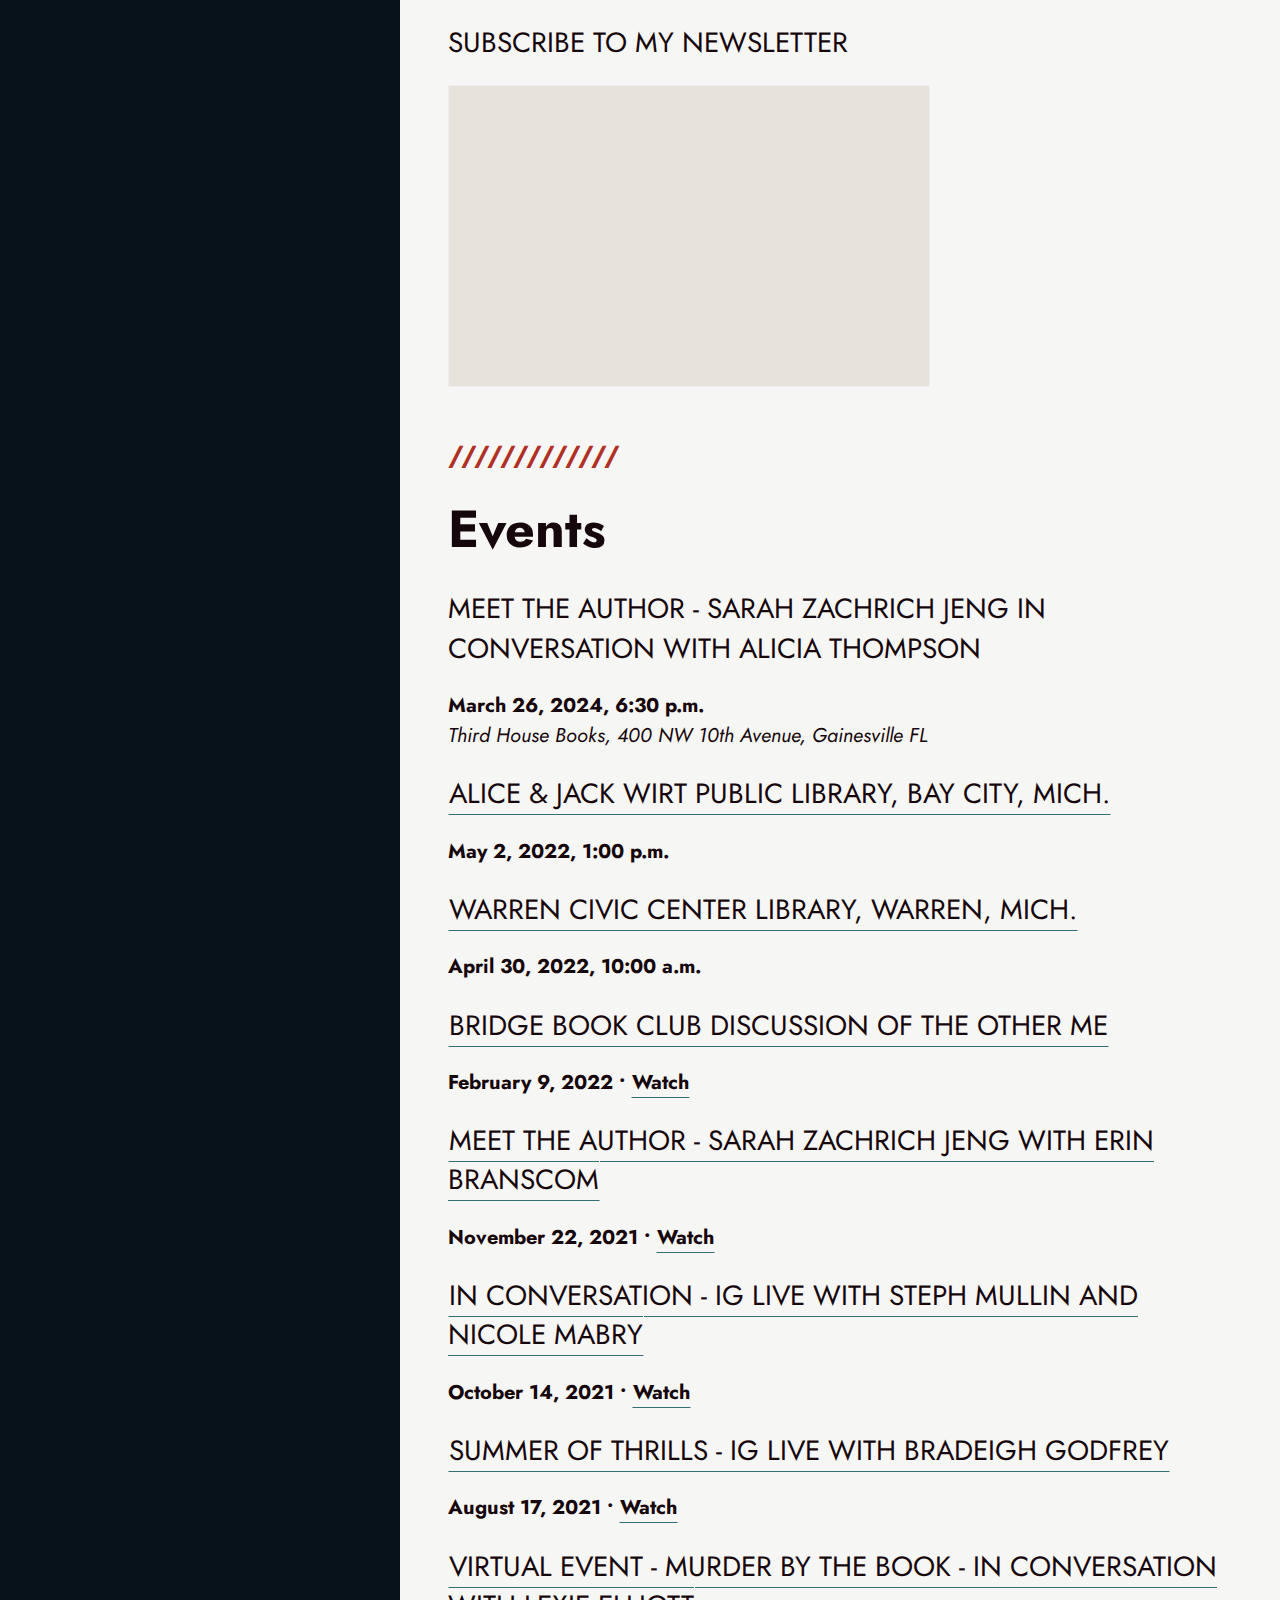
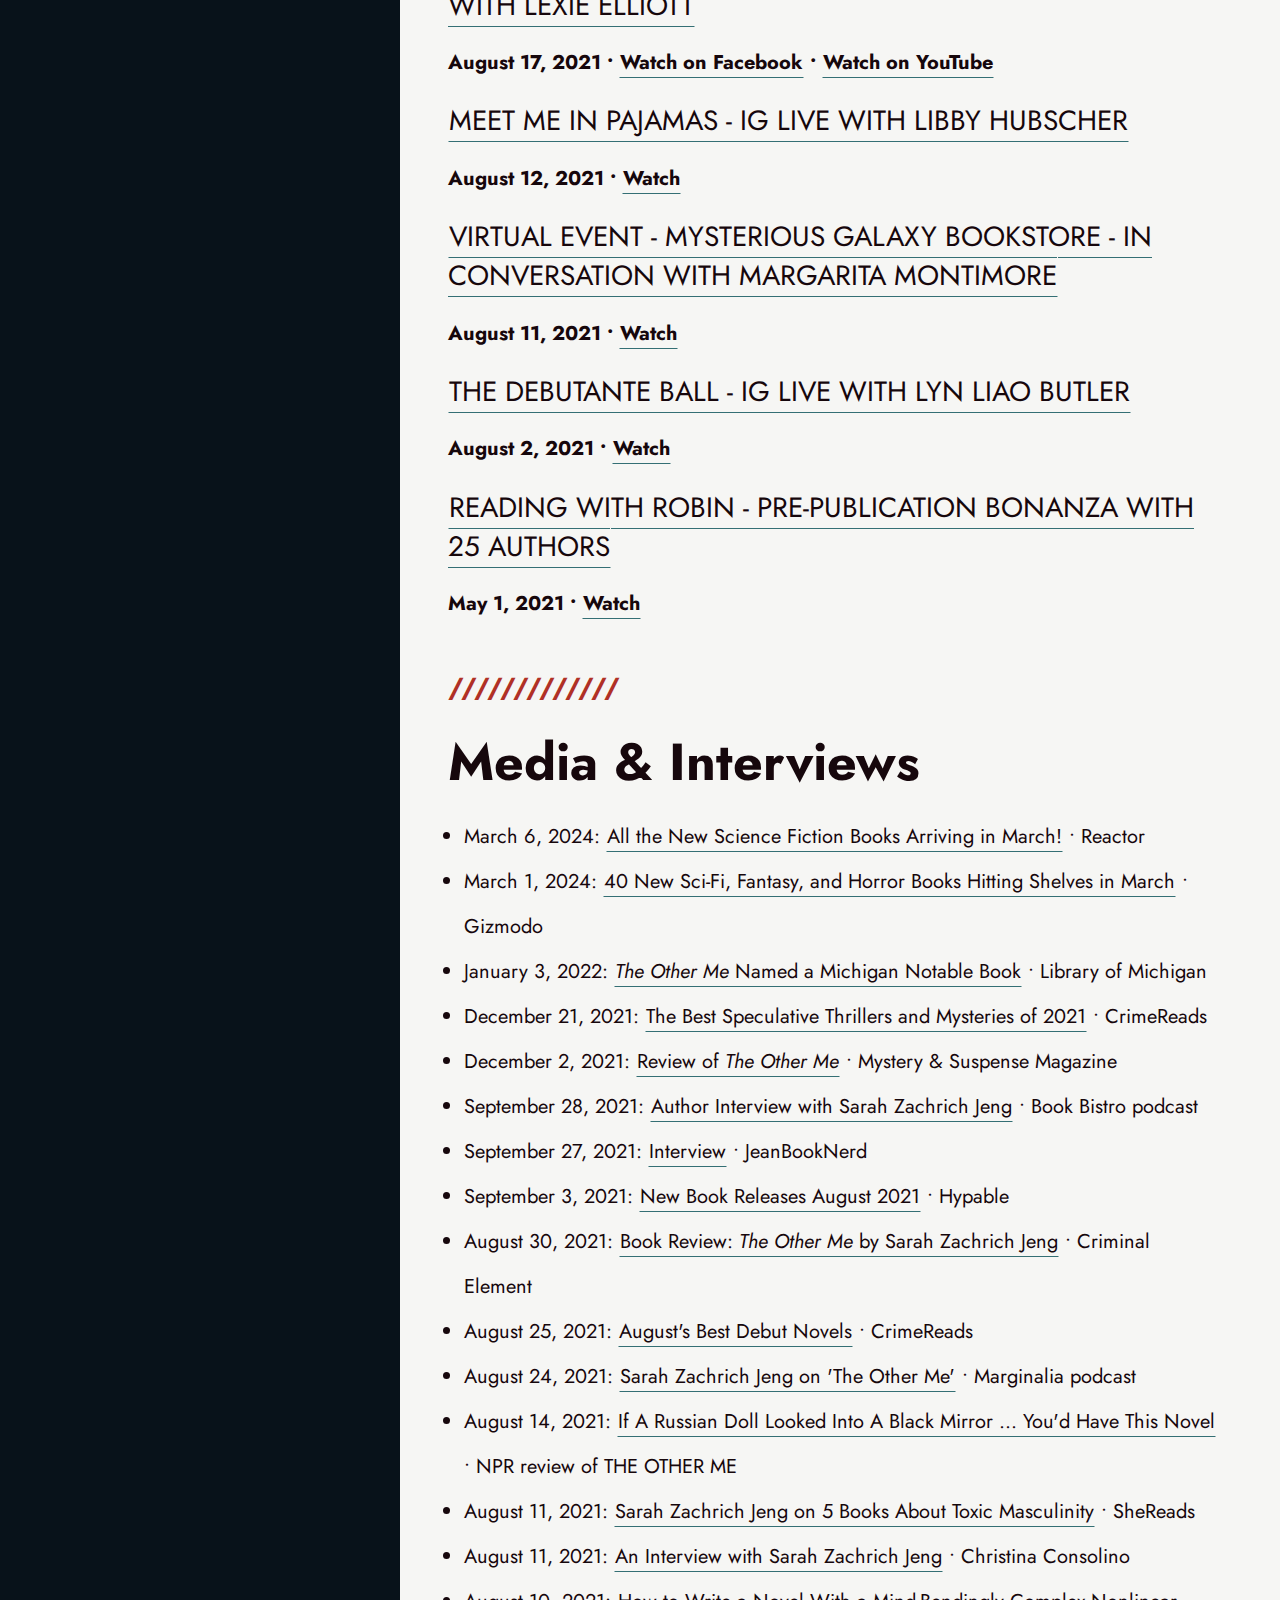
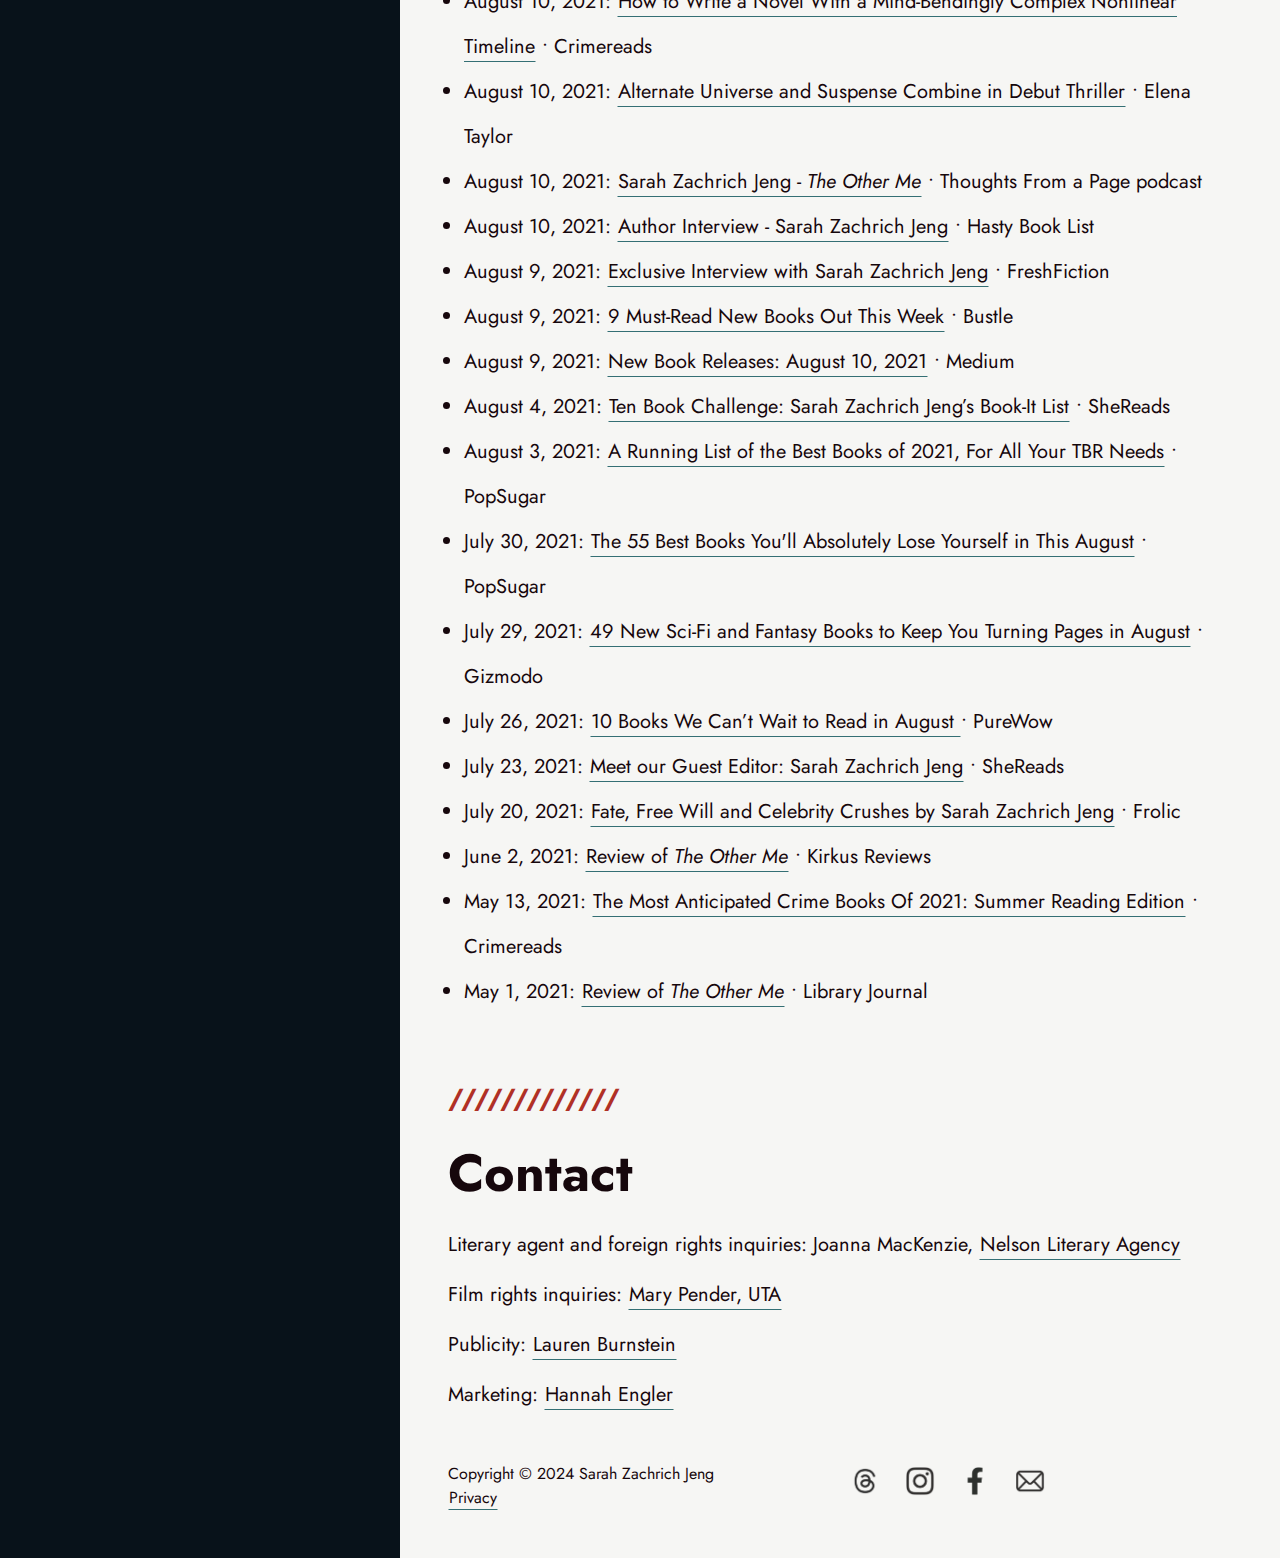
==== commit 46c01234: "Add press kit" ====
--- a/index.html
+++ b/index.html
@@ -67,7 +67,9 @@
 				<a href="img/sarah-zachrich-jeng-hi-res.jpg"><img src="img/sarah-zachrich-jeng-web.jpg" class="content-img" alt="Sarah Zachrich Jeng" /></a>
 				<figcaption>Photo: Megan Brown</figcaption>
 			</figure>
-			<p>Sarah Zachrich Jeng grew up in Michigan and always had a flair for the morbid and mysterious (for her dad’s thirty-fifth birthday, she wrote a story entitled “The Man Who Died at 35”). She had a brief career as an aspiring rock star before she came to her senses and went back to school to become a web developer. Sarah lives in Florida with her family and two extremely hyper rescue dogs.</p>
+			<p>Sarah Zachrich Jeng always had a flair for the morbid and mysterious (for her dad’s thirty-fifth birthday, she wrote a short story entitled “The Man Who Died at 35”). After a brief career as an aspiring rock star, she now develops websites and writes cross-genre novels that combine suspense with the speculative, telling stories from a feminist perspective.</p>
+			<p>Sarah grew up in Michigan and her debut novel, THE OTHER ME, was a 2022 Michigan Notable Book. She lives in Florida with her family and enjoys reading several different genres at once and playing with her dogs.</p>
+			<p><a href="https://drive.google.com/file/d/1Yj1Oh8c_ejKLo0MpW5RDWSc22GYg0Kps/view?usp=sharing" target="_blank">Download press kit</a>
 		</article>
 		<article id="books">
 			<h1>Books</h1>
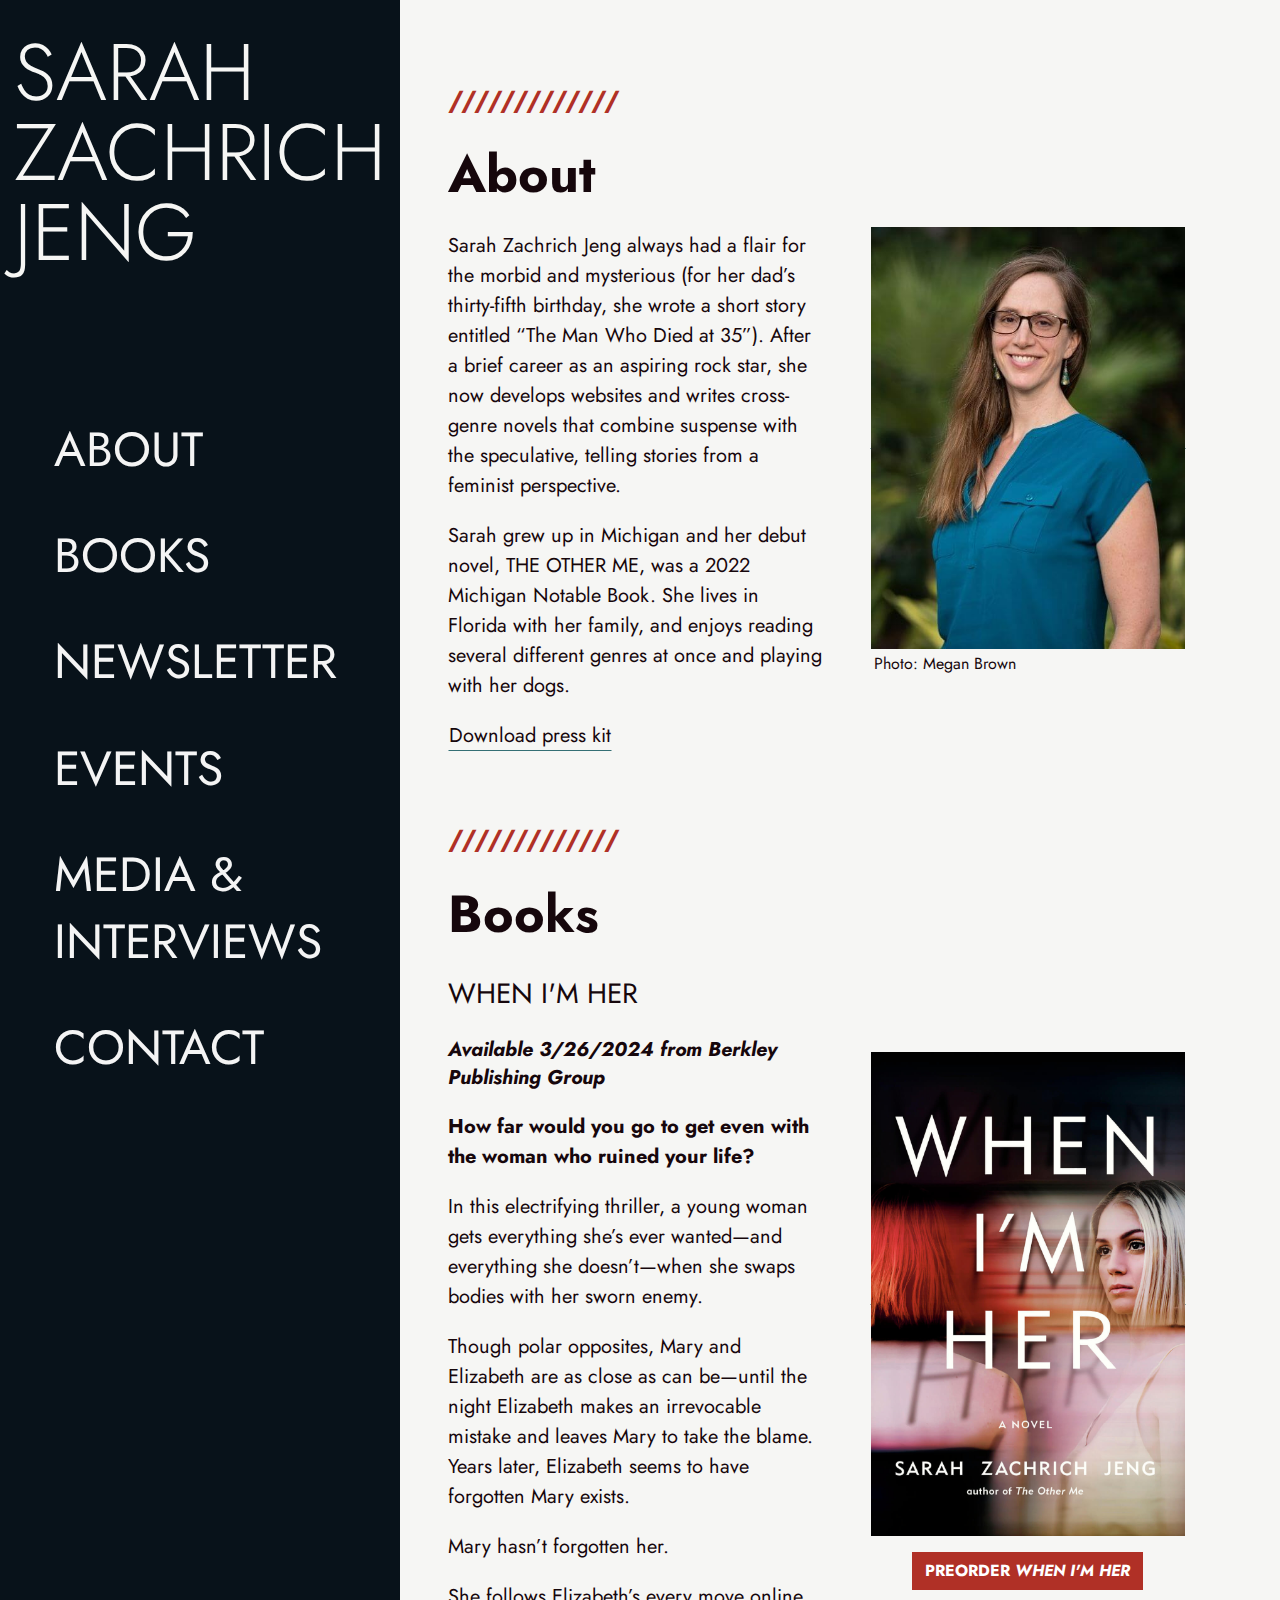
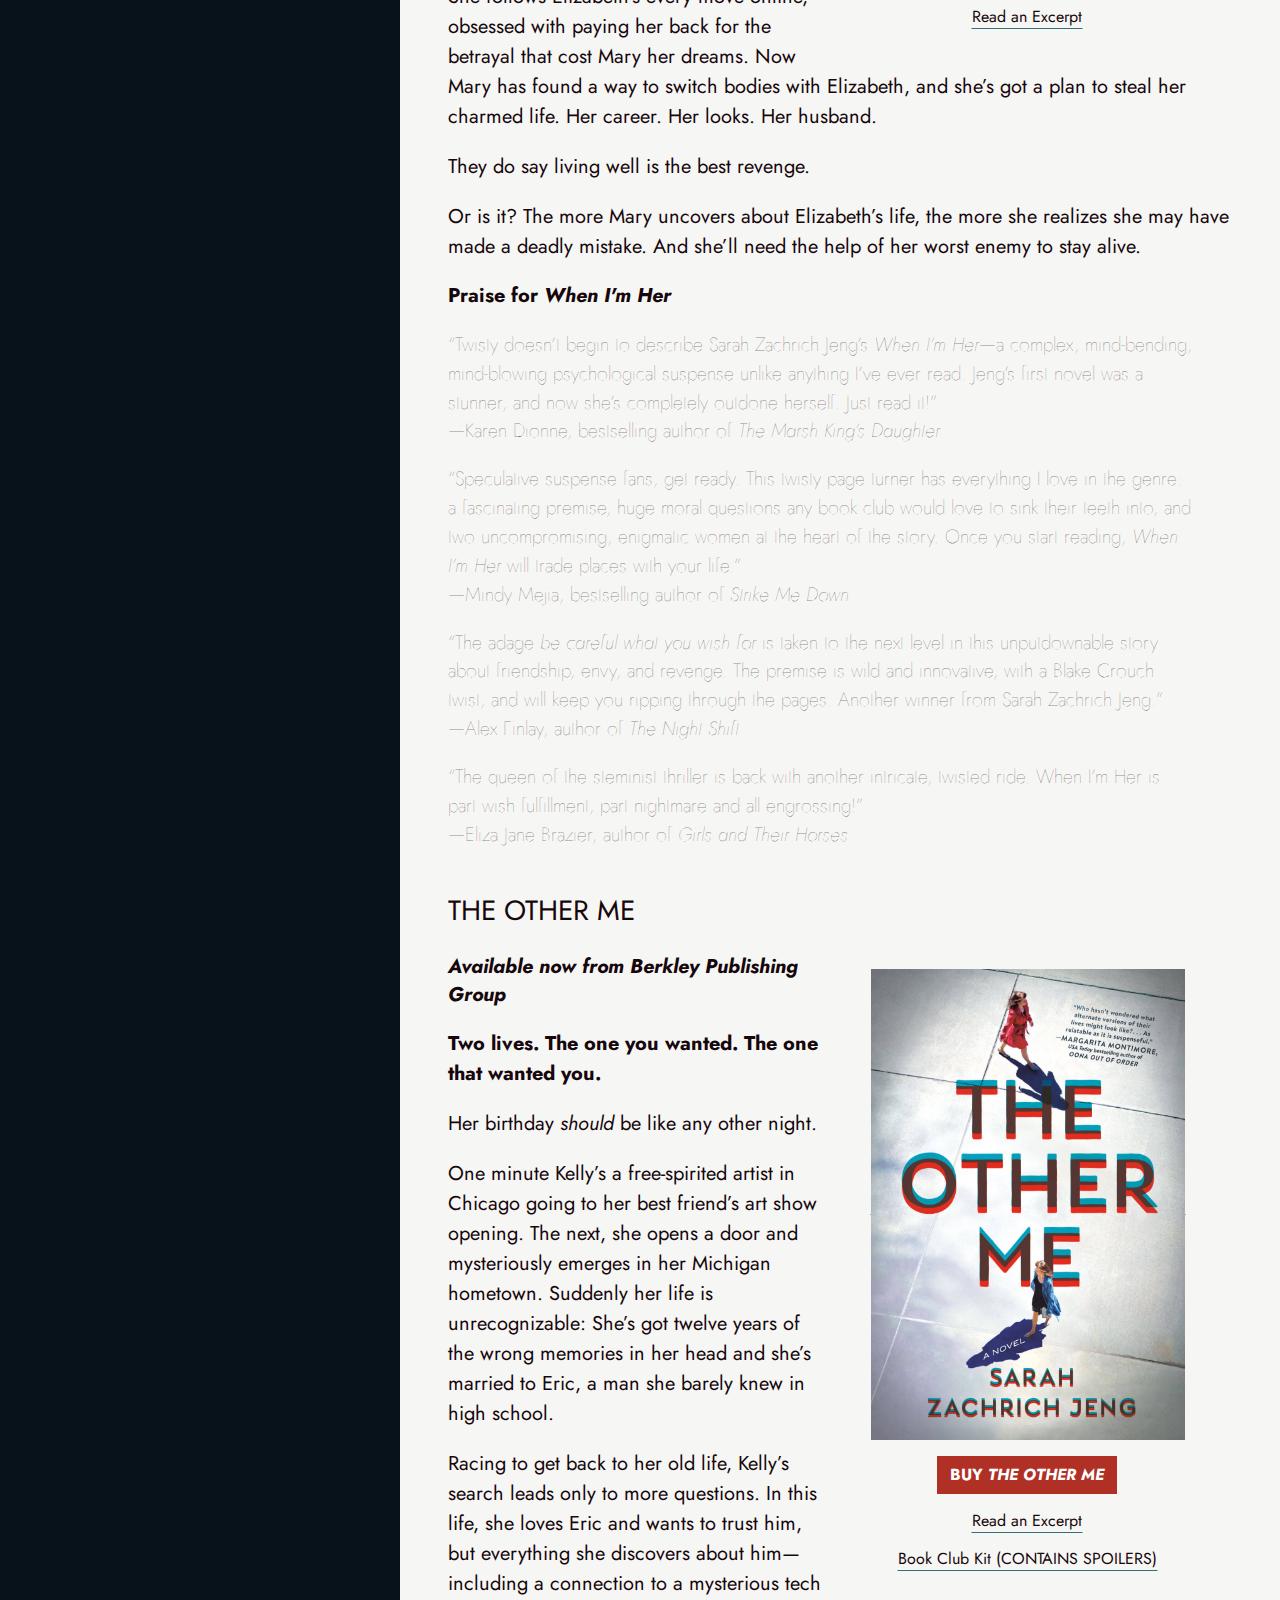
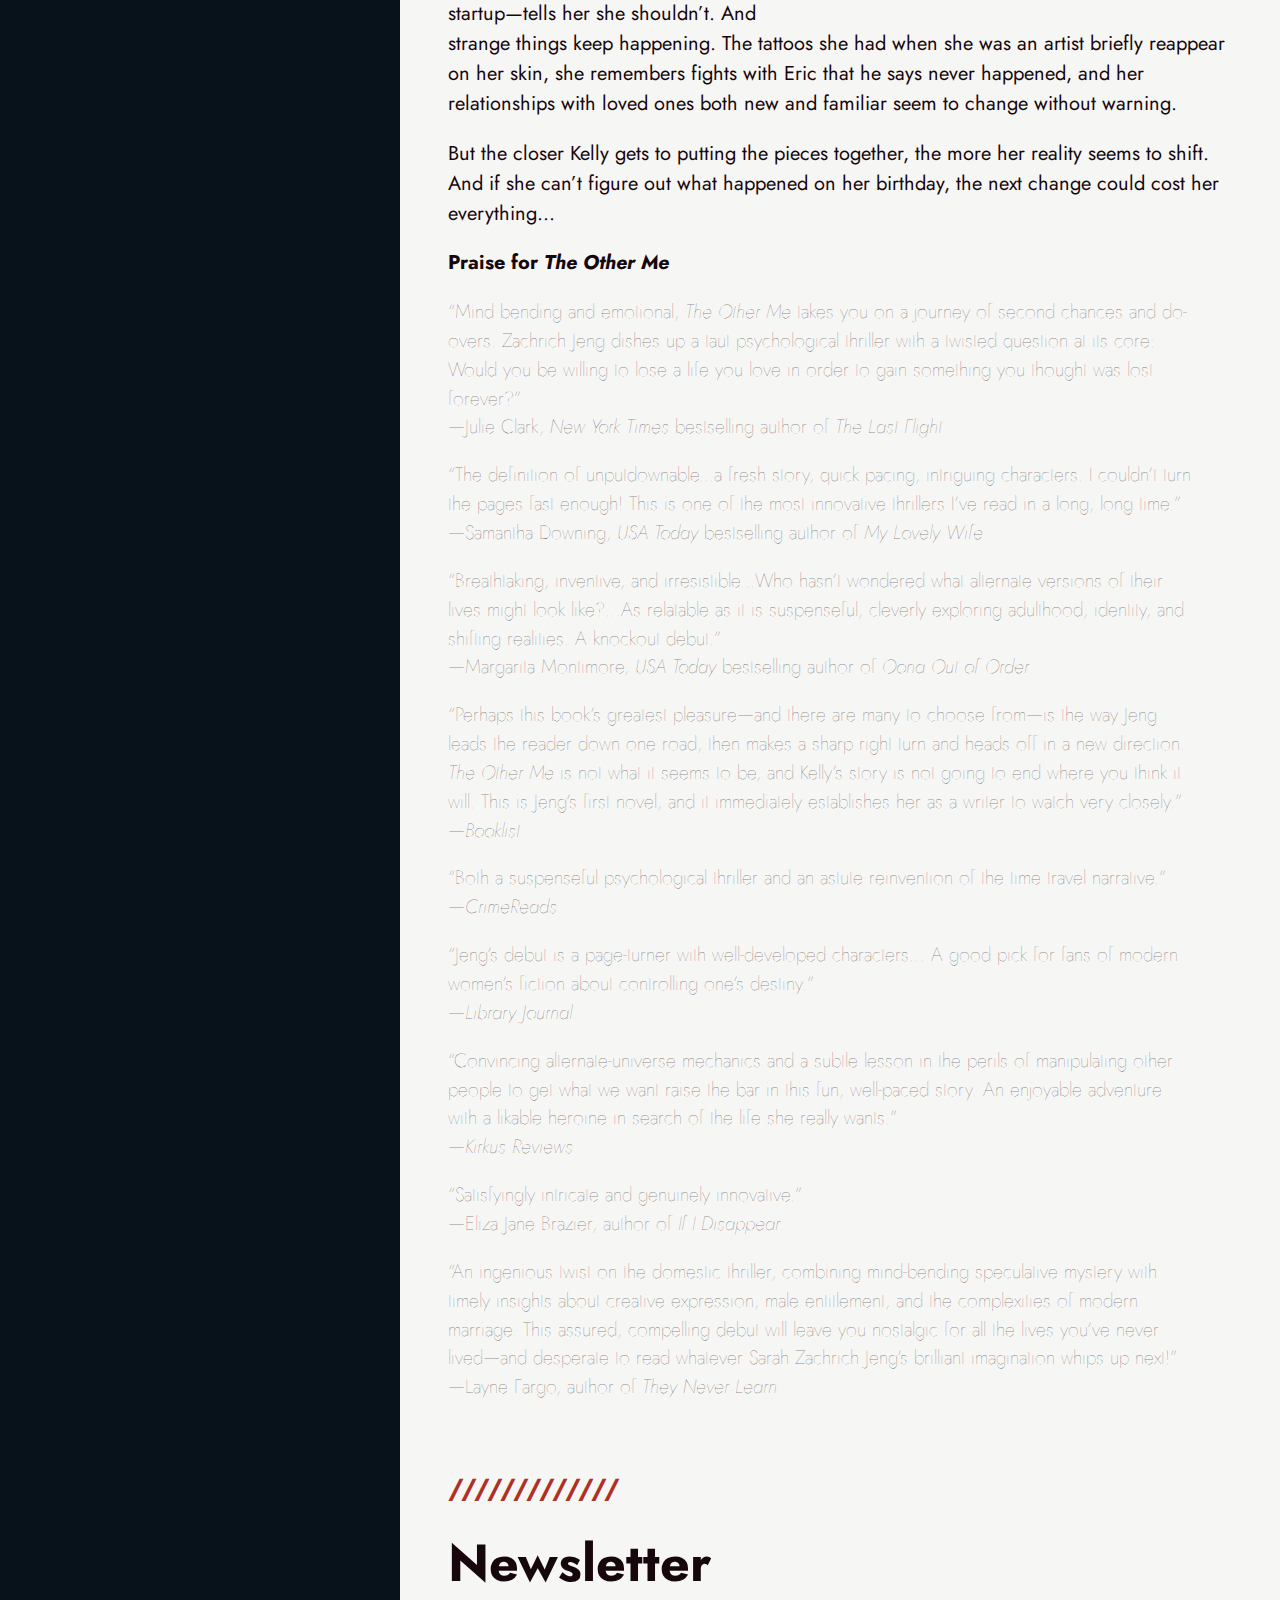
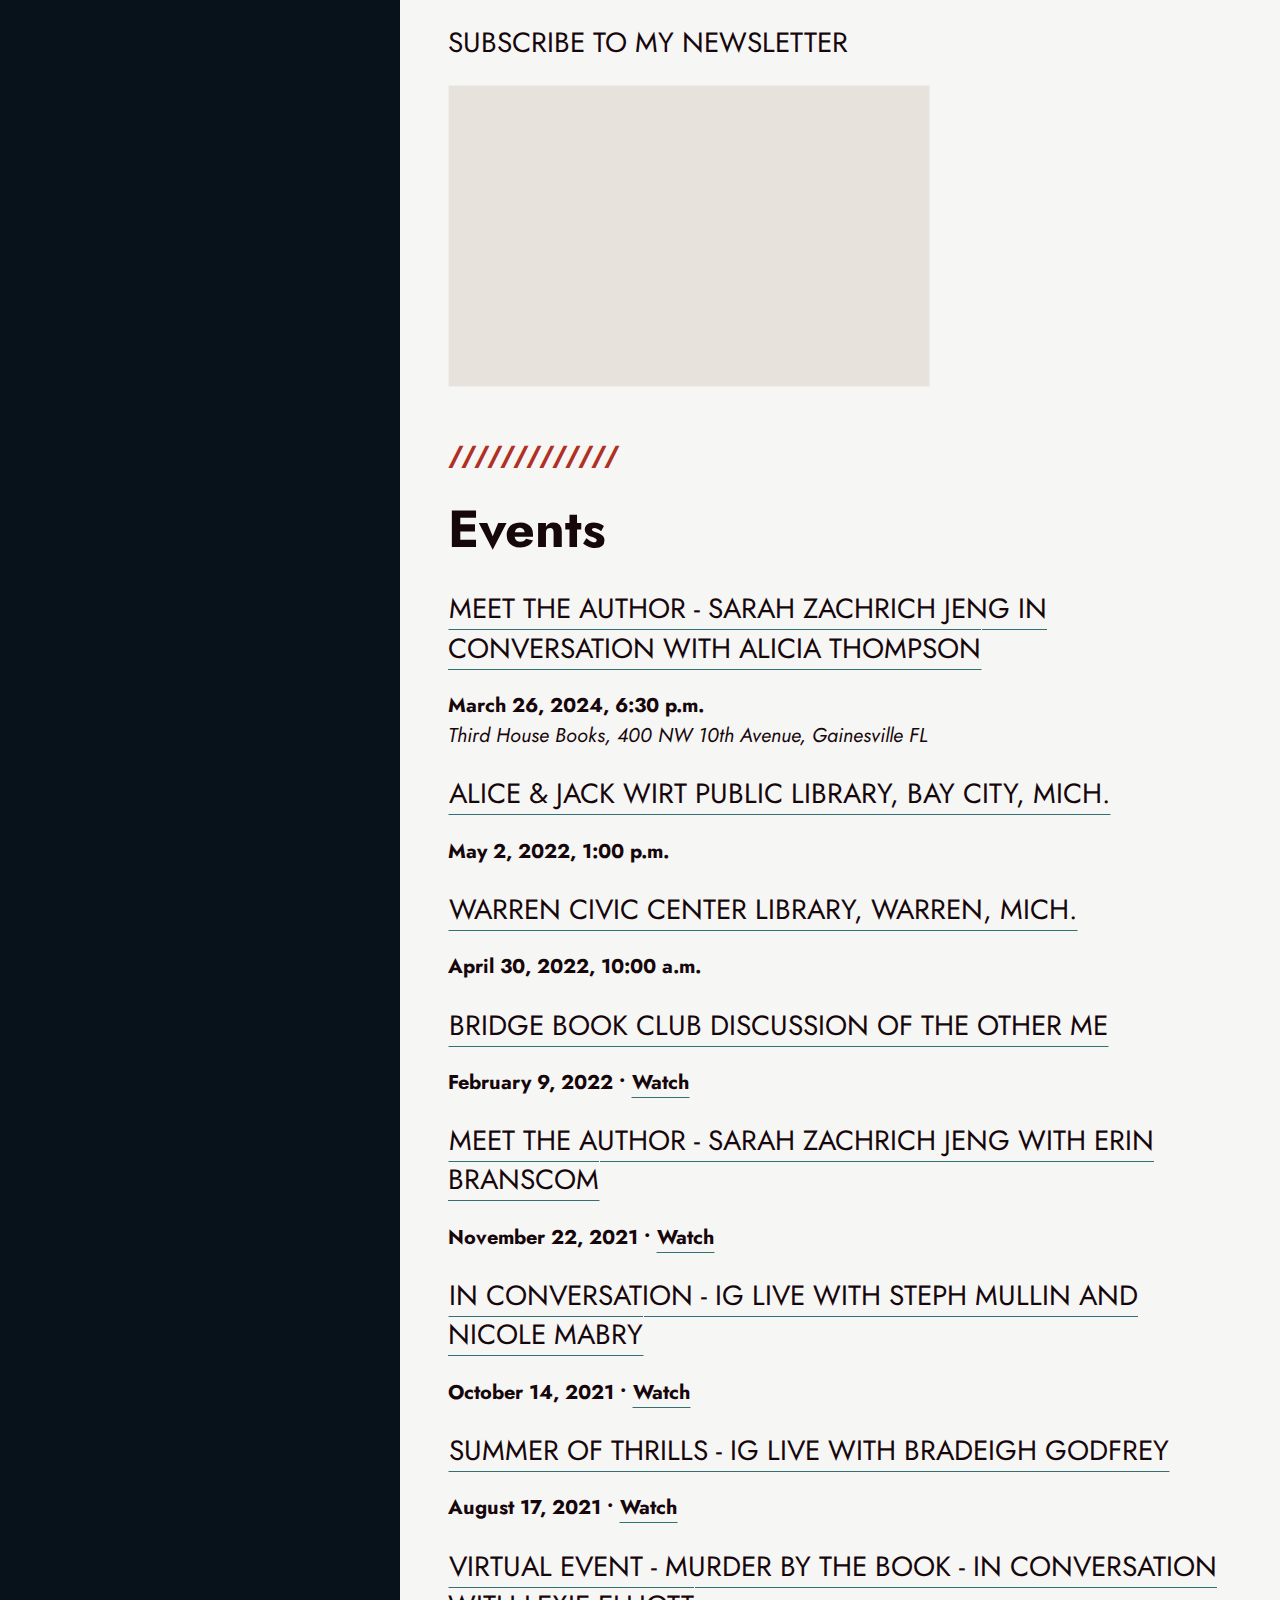
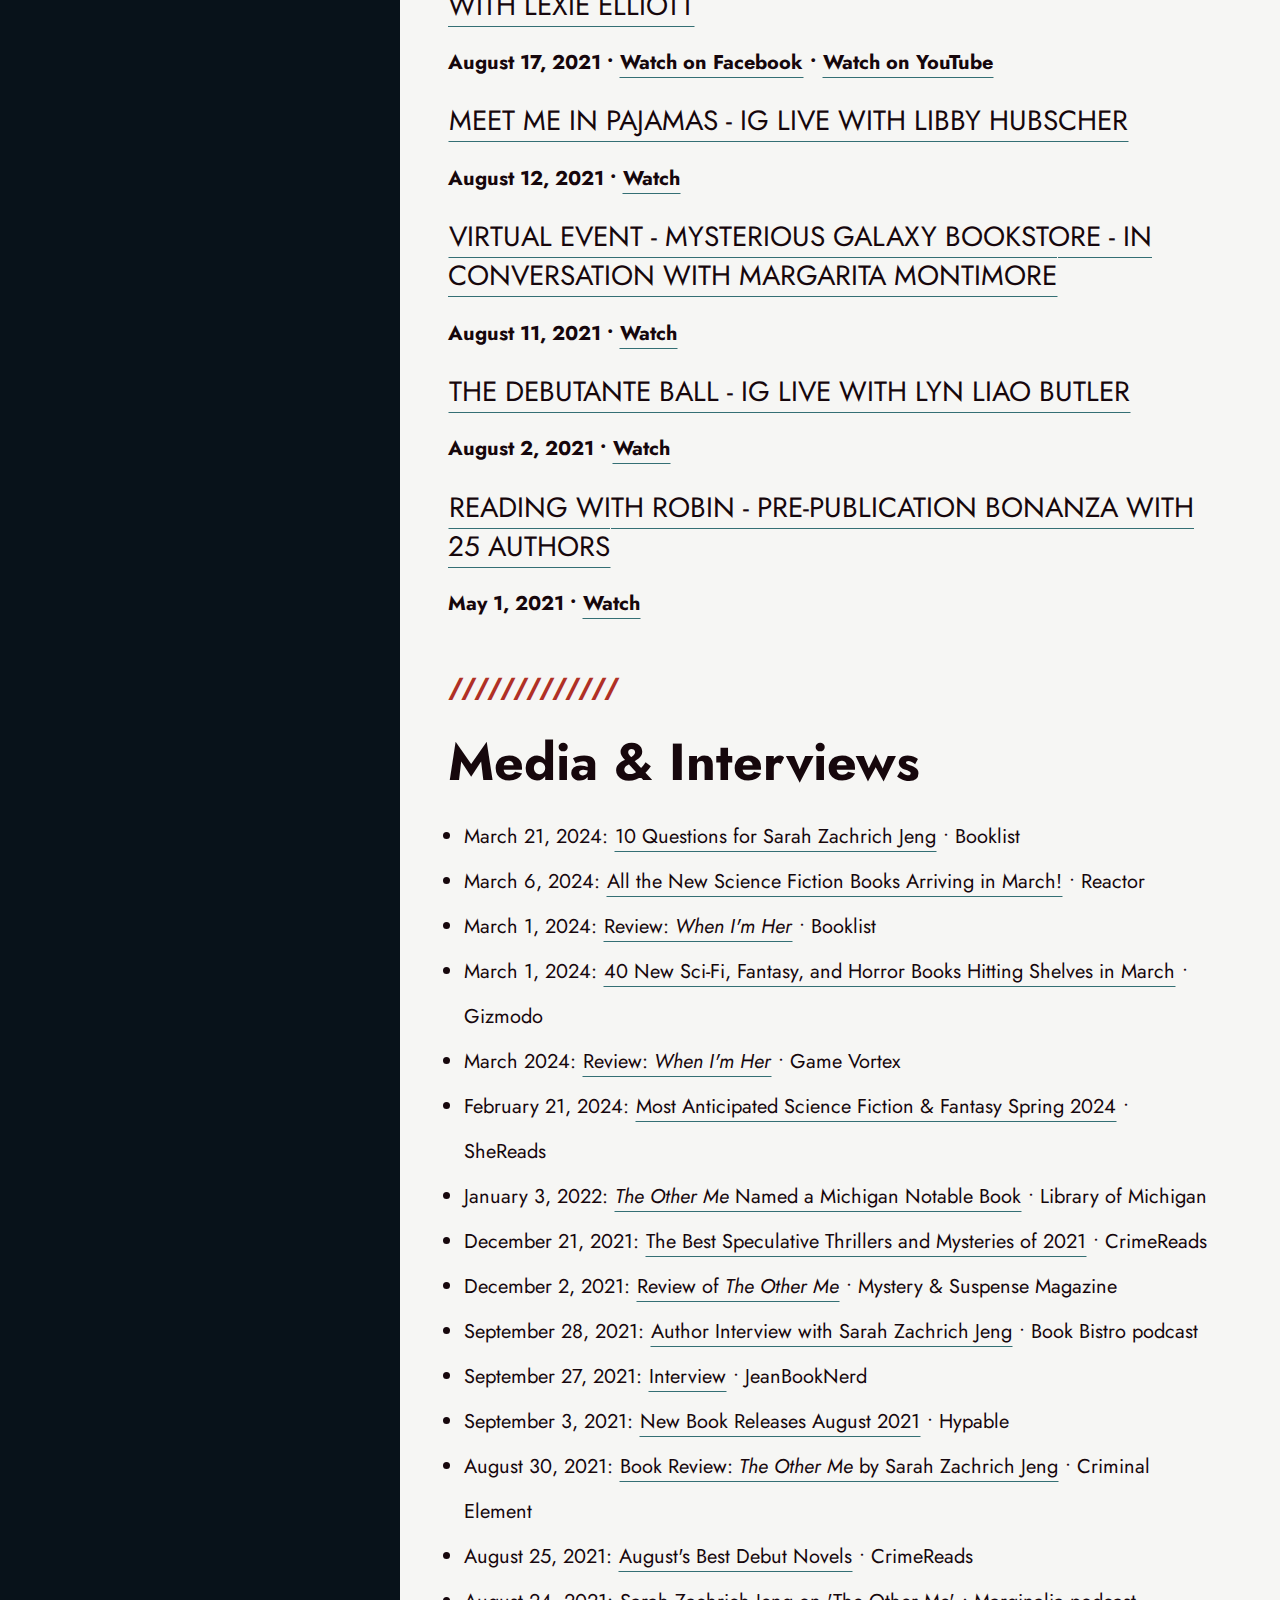
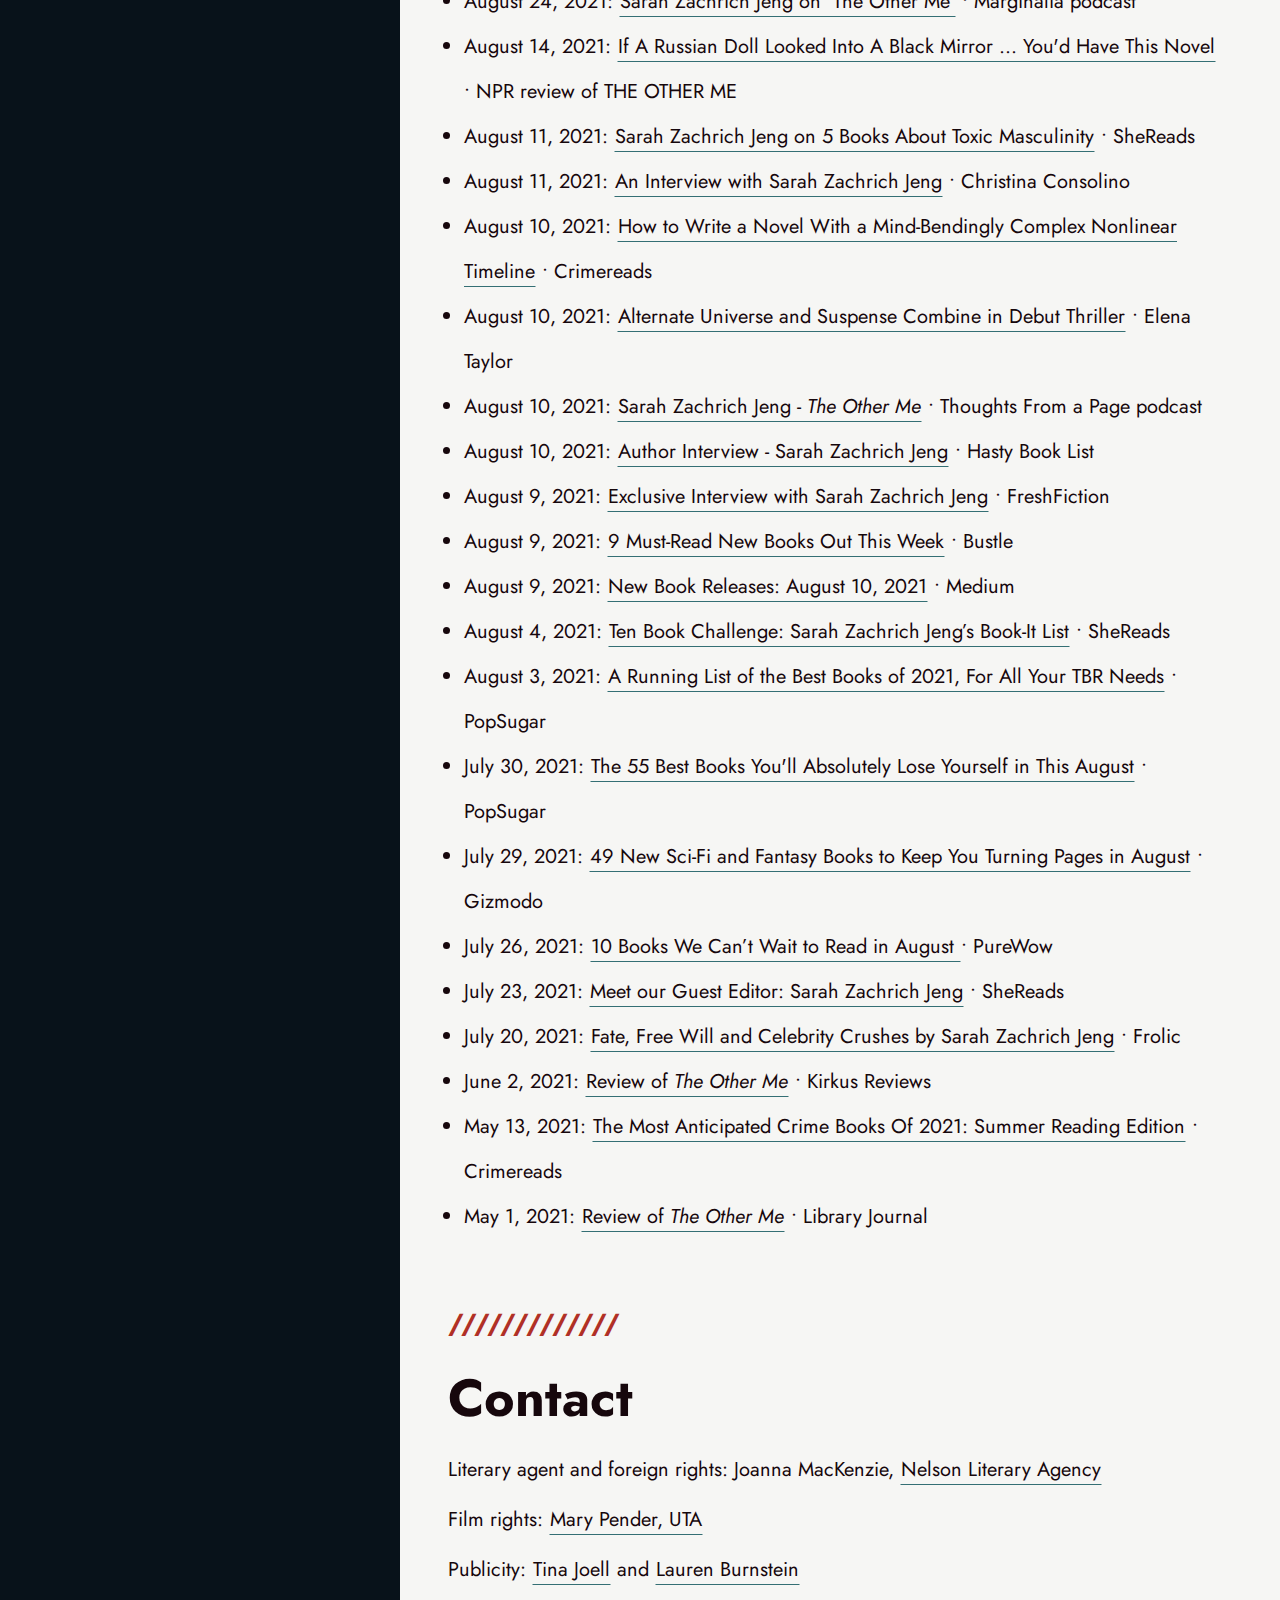
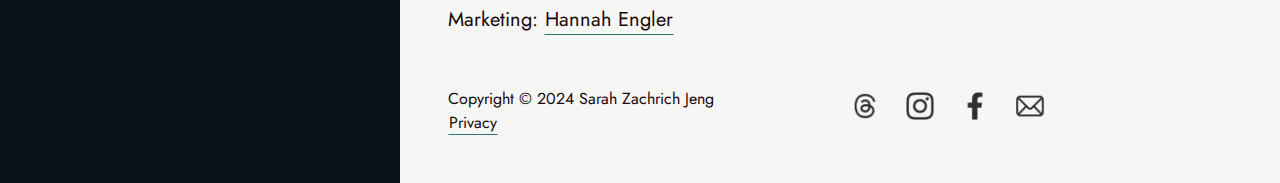
==== commit 5a3b6dcd: "Update media links" ====
--- a/index.html
+++ b/index.html
@@ -68,7 +68,7 @@
 				<figcaption>Photo: Megan Brown</figcaption>
 			</figure>
 			<p>Sarah Zachrich Jeng always had a flair for the morbid and mysterious (for her dad’s thirty-fifth birthday, she wrote a short story entitled “The Man Who Died at 35”). After a brief career as an aspiring rock star, she now develops websites and writes cross-genre novels that combine suspense with the speculative, telling stories from a feminist perspective.</p>
-			<p>Sarah grew up in Michigan and her debut novel, THE OTHER ME, was a 2022 Michigan Notable Book. She lives in Florida with her family and enjoys reading several different genres at once and playing with her dogs.</p>
+			<p>Sarah grew up in Michigan and her debut novel, THE OTHER ME, was a 2022 Michigan Notable Book. She lives in Florida with her family, and enjoys reading several different genres at once and playing with her dogs.</p>
 			<p><a href="https://drive.google.com/file/d/1Yj1Oh8c_ejKLo0MpW5RDWSc22GYg0Kps/view?usp=sharing" target="_blank">Download press kit</a>
 		</article>
 		<article id="books">
@@ -170,7 +170,7 @@
 		</article>
 		<article id="events">
 			<h1>Events</h1>
-			<h2>Meet the Author - Sarah Zachrich Jeng in conversation with Alicia Thompson</h2>
+			<h2><a href="https://www.thirdhousebooks.com/events/2024/3/26/meet-the-author-sarah-zachrich-jeng-and-alicia-thompson" target="_blank">Meet the Author - Sarah Zachrich Jeng in conversation with Alicia Thompson</a></h2>
 			<time>March 26, 2024, 6:30 p.m.</time>
 			<address>Third House Books, 400 NW 10th Avenue, Gainesville FL</address>
 
@@ -210,8 +210,12 @@
 		<article id="interviews">
 			<h1>Media &amp; Interviews</h1>
 			<ul>
+				<li>March 21, 2024: <a href="https://www.booklistonline.com/10-Questions-for-Sarah-Zachrich-Jeng-Charles-John/pid=9794958" target="_blank">10 Questions for Sarah Zachrich Jeng</a> &bull; Booklist</li>
 				<li>March 6, 2024: <a href="https://reactormag.com/new-science-fiction-books-march-2024/" target="_blank">All the New Science Fiction Books Arriving in March!</a> &bull; Reactor</li>
+				<li>March 1, 2024: <a href="https://www.booklistonline.com/ProductInfo.aspx?pid=9789672" target="_blank">Review: <em>When I'm Her</em></a> &bull; Booklist</li>
 				<li>March 1, 2024: <a href="https://gizmodo.com/march-40-new-sci-fi-fantasy-horror-book-releases-1851227135" target="_blank">40 New Sci-Fi, Fantasy, and Horror Books Hitting Shelves in March</a> &bull; Gizmodo</li>
+				<li>March 2024: <a href="https://www.gamevortex.com/gamevortex/sound_rev.php/746/when-i'm-her-sound.html" target="_blank">Review: <em>When I'm Her</em></a> &bull; Game Vortex</li>
+				<li>February 21, 2024: <a href="https://shereads.com/most-anticipated-science-fiction-fantasy-books-spring-2024/" target="_blank">Most Anticipated Science Fiction & Fantasy Spring 2024</a> &bull; SheReads</li>
 				<li>January 3, 2022: <a href="https://www.michigan.gov/libraryofmichigan/0,9327,7-381-88857_20585-574773--,00.html" target="_blank"><em>The Other Me</em> Named a Michigan Notable Book</a> &bull; Library of Michigan</li>
 				<li>December 21, 2021: <a href="https://crimereads.com/the-best-speculative-thrillers-and-mysteries-of-2021/" target="_blank">The Best Speculative Thrillers and Mysteries of 2021</a> &bull; CrimeReads</li>
 				<li>December 2, 2021: <a href="https://www.mysteryandsuspense.com/winter-2021/?fbclid=IwAR3oW9QXa2qfQNw7QYU5aX8VQyXVAbmeWqBdy2KVLY4yWOaBmD396ixG0W0" target="_blank">Review of <em>The Other Me</em></a> &bull; Mystery &amp; Suspense Magazine</li>
@@ -247,9 +251,9 @@
 		
 		<article id="contact">
 			<h1>Contact</h1>
-			<p>Literary agent and foreign rights inquiries: Joanna MacKenzie, <a href="https://nelsonagency.com/joanna-mackenzie/" target="_blank">Nelson Literary Agency</a></p>
-			<p>Film rights inquiries: <a href="mailto:penderm@unitedtalent.com">Mary Pender, UTA</a></p>
-			<p>Publicity: <a href="mailto:lburnstein@penguinrandomhouse.com">Lauren Burnstein</a></p>
+			<p>Literary agent and foreign rights: Joanna MacKenzie, <a href="https://nelsonagency.com/joanna-mackenzie/" target="_blank">Nelson Literary Agency</a></p>
+			<p>Film rights: <a href="mailto:penderm@unitedtalent.com">Mary Pender, UTA</a></p>
+			<p>Publicity: <a href="mailto:tjoell@penguinrandomhouse.com">Tina Joell</a> and <a href="mailto:lburnstein@penguinrandomhouse.com">Lauren Burnstein</a></p>
 			<p>Marketing: <a href="mailto:hengler@penguinrandomhouse">Hannah Engler</a></p>			
 		</article>
 		<footer>
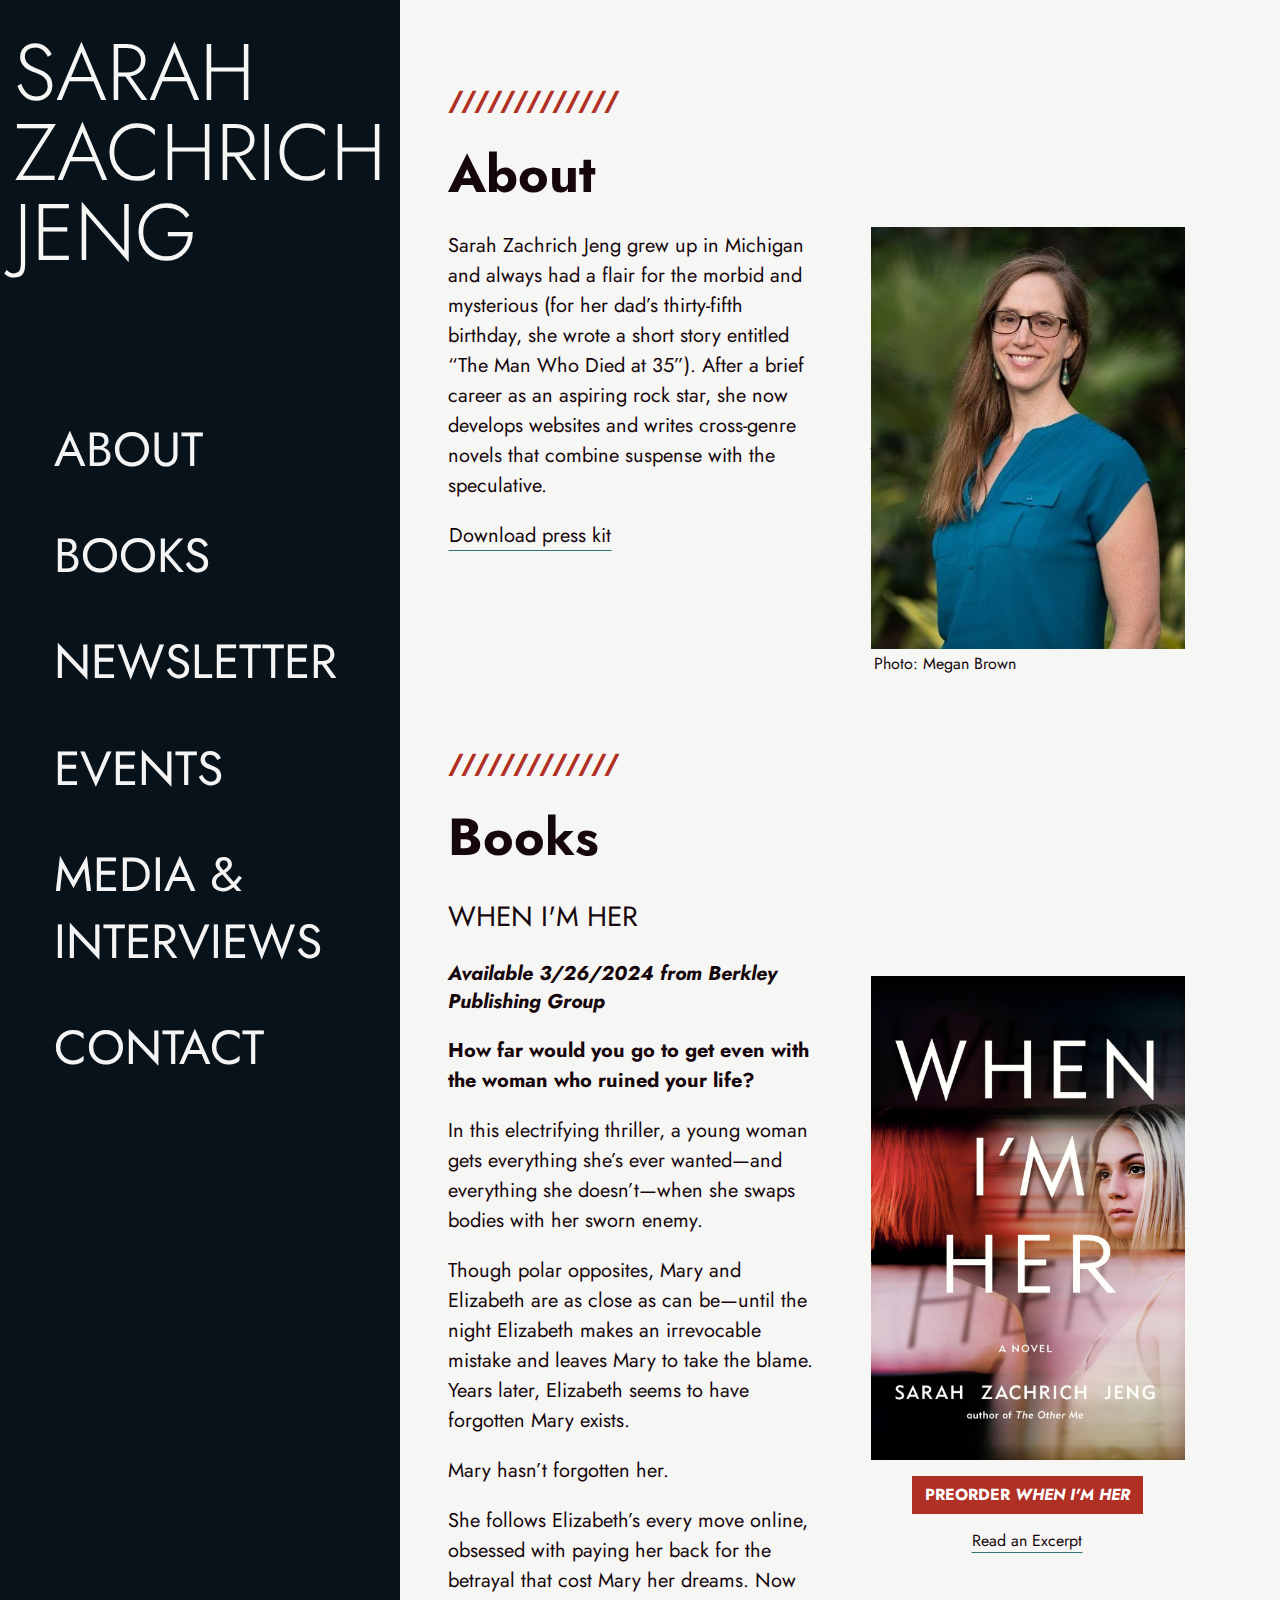
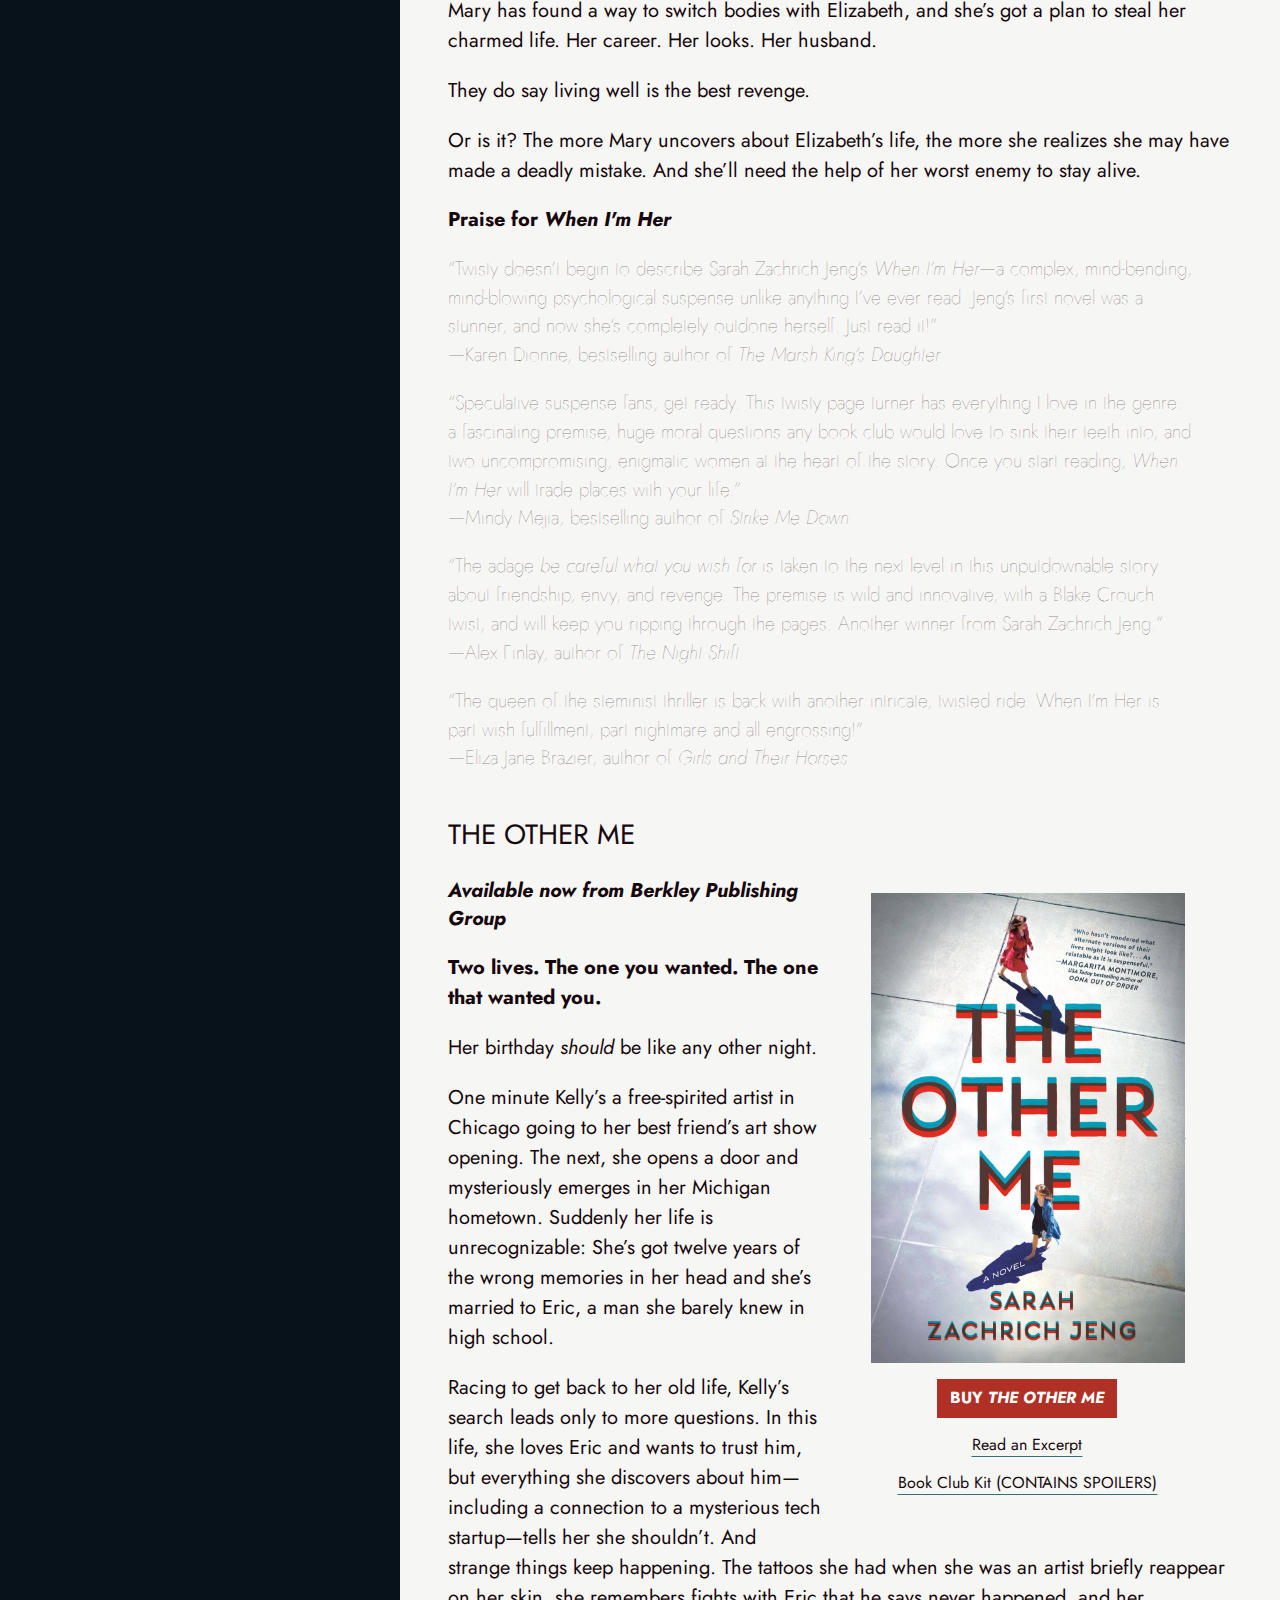
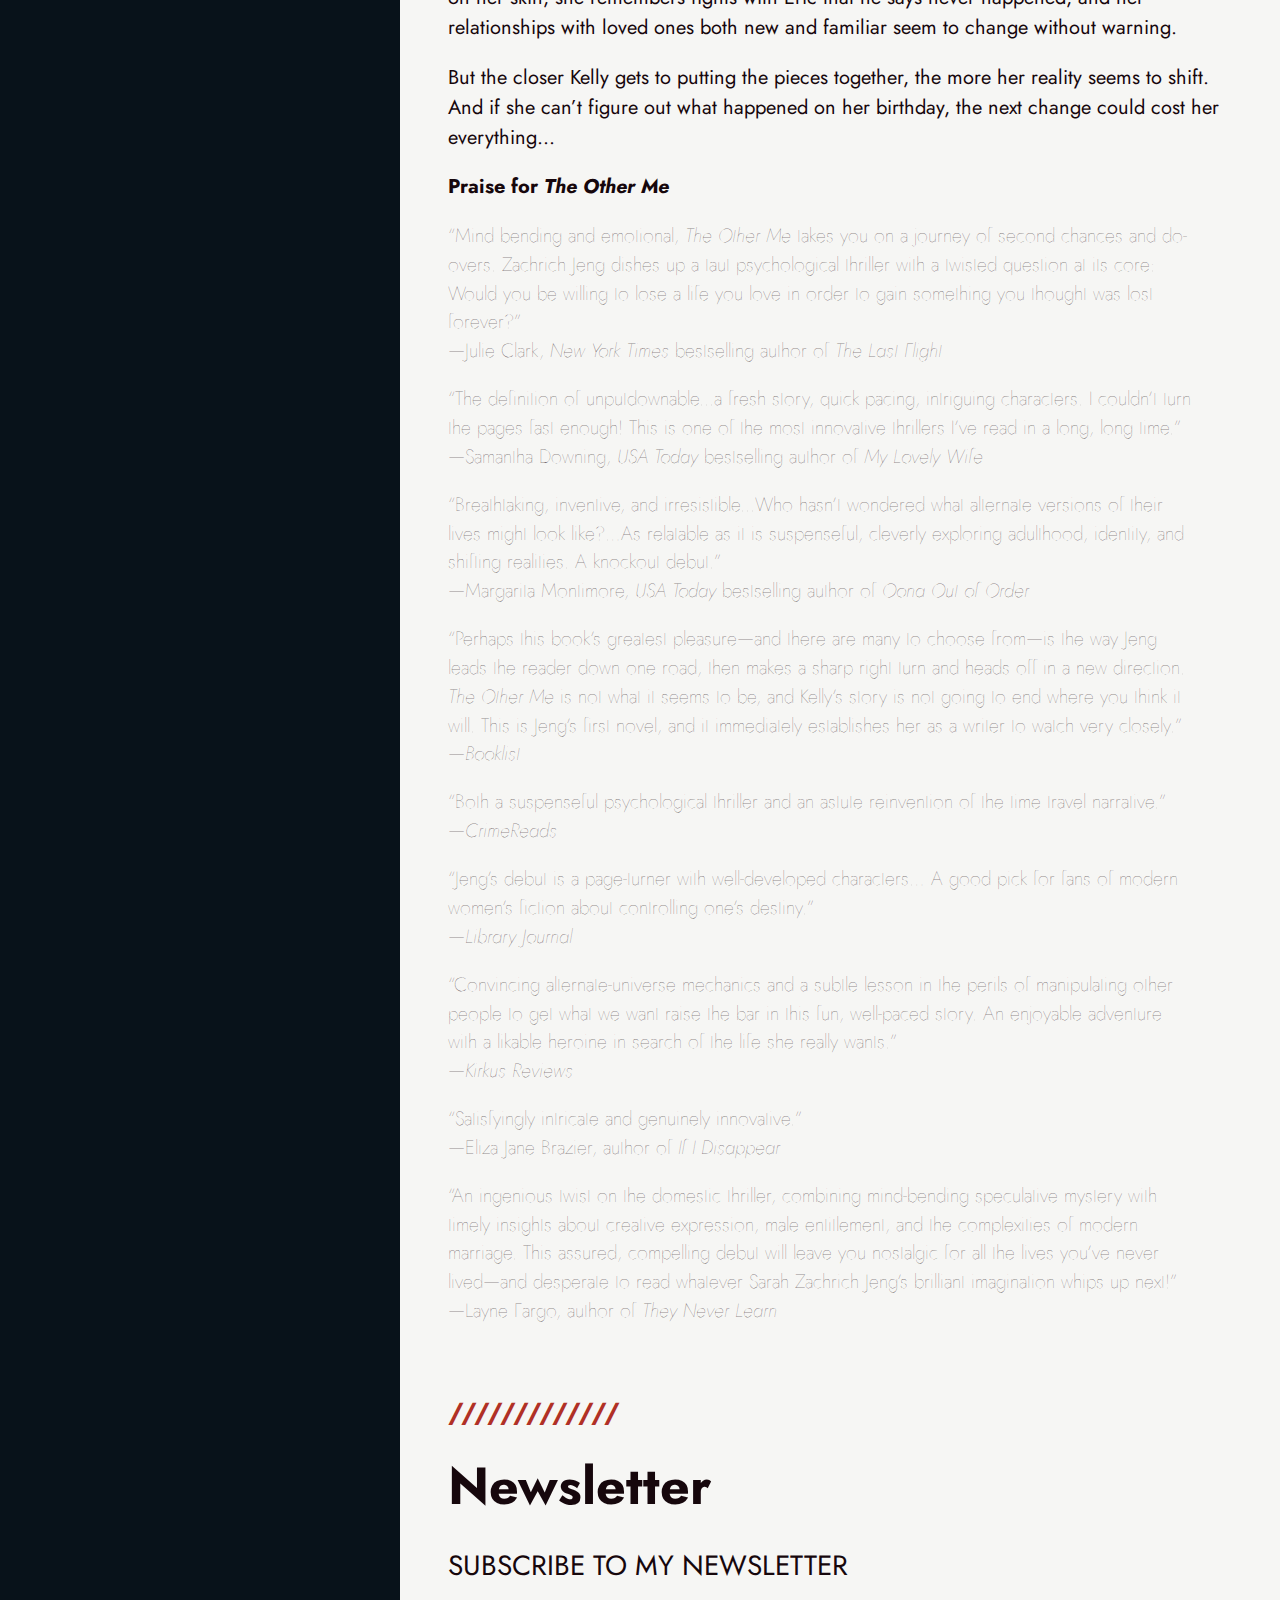
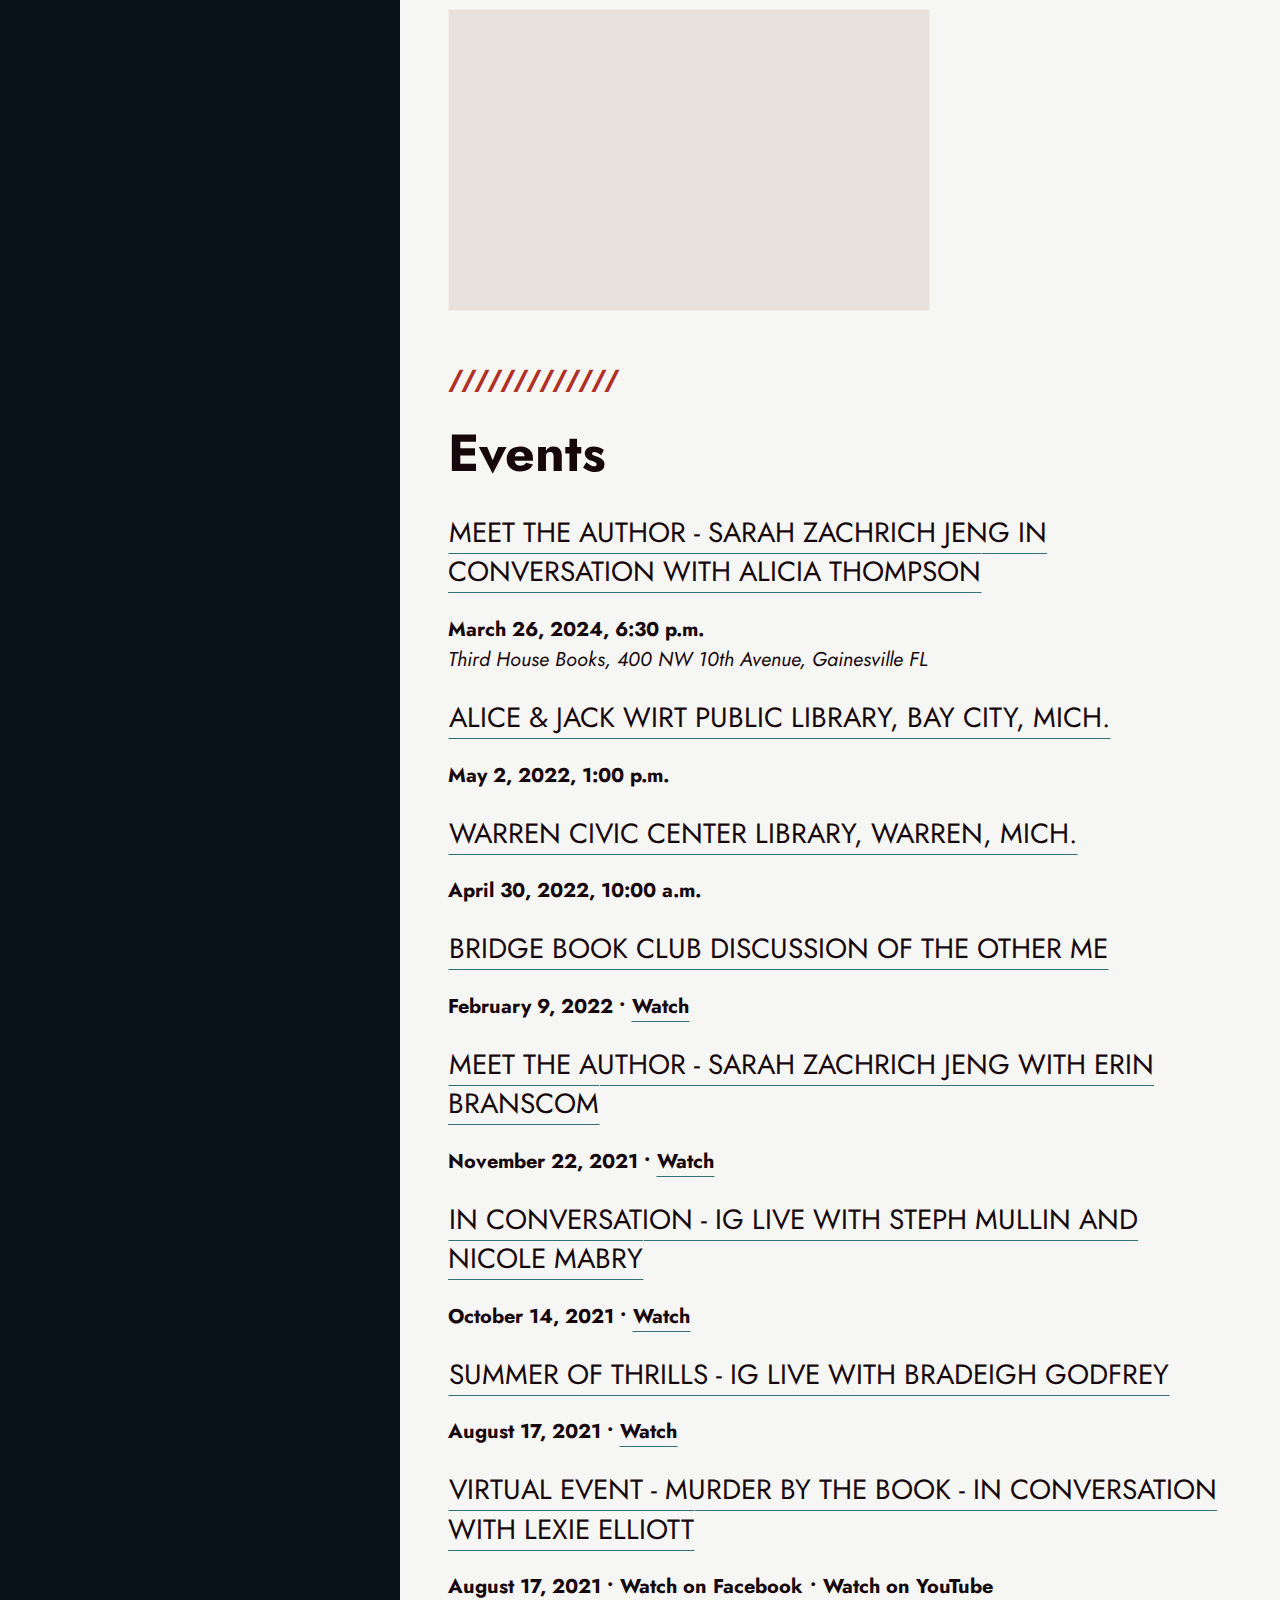
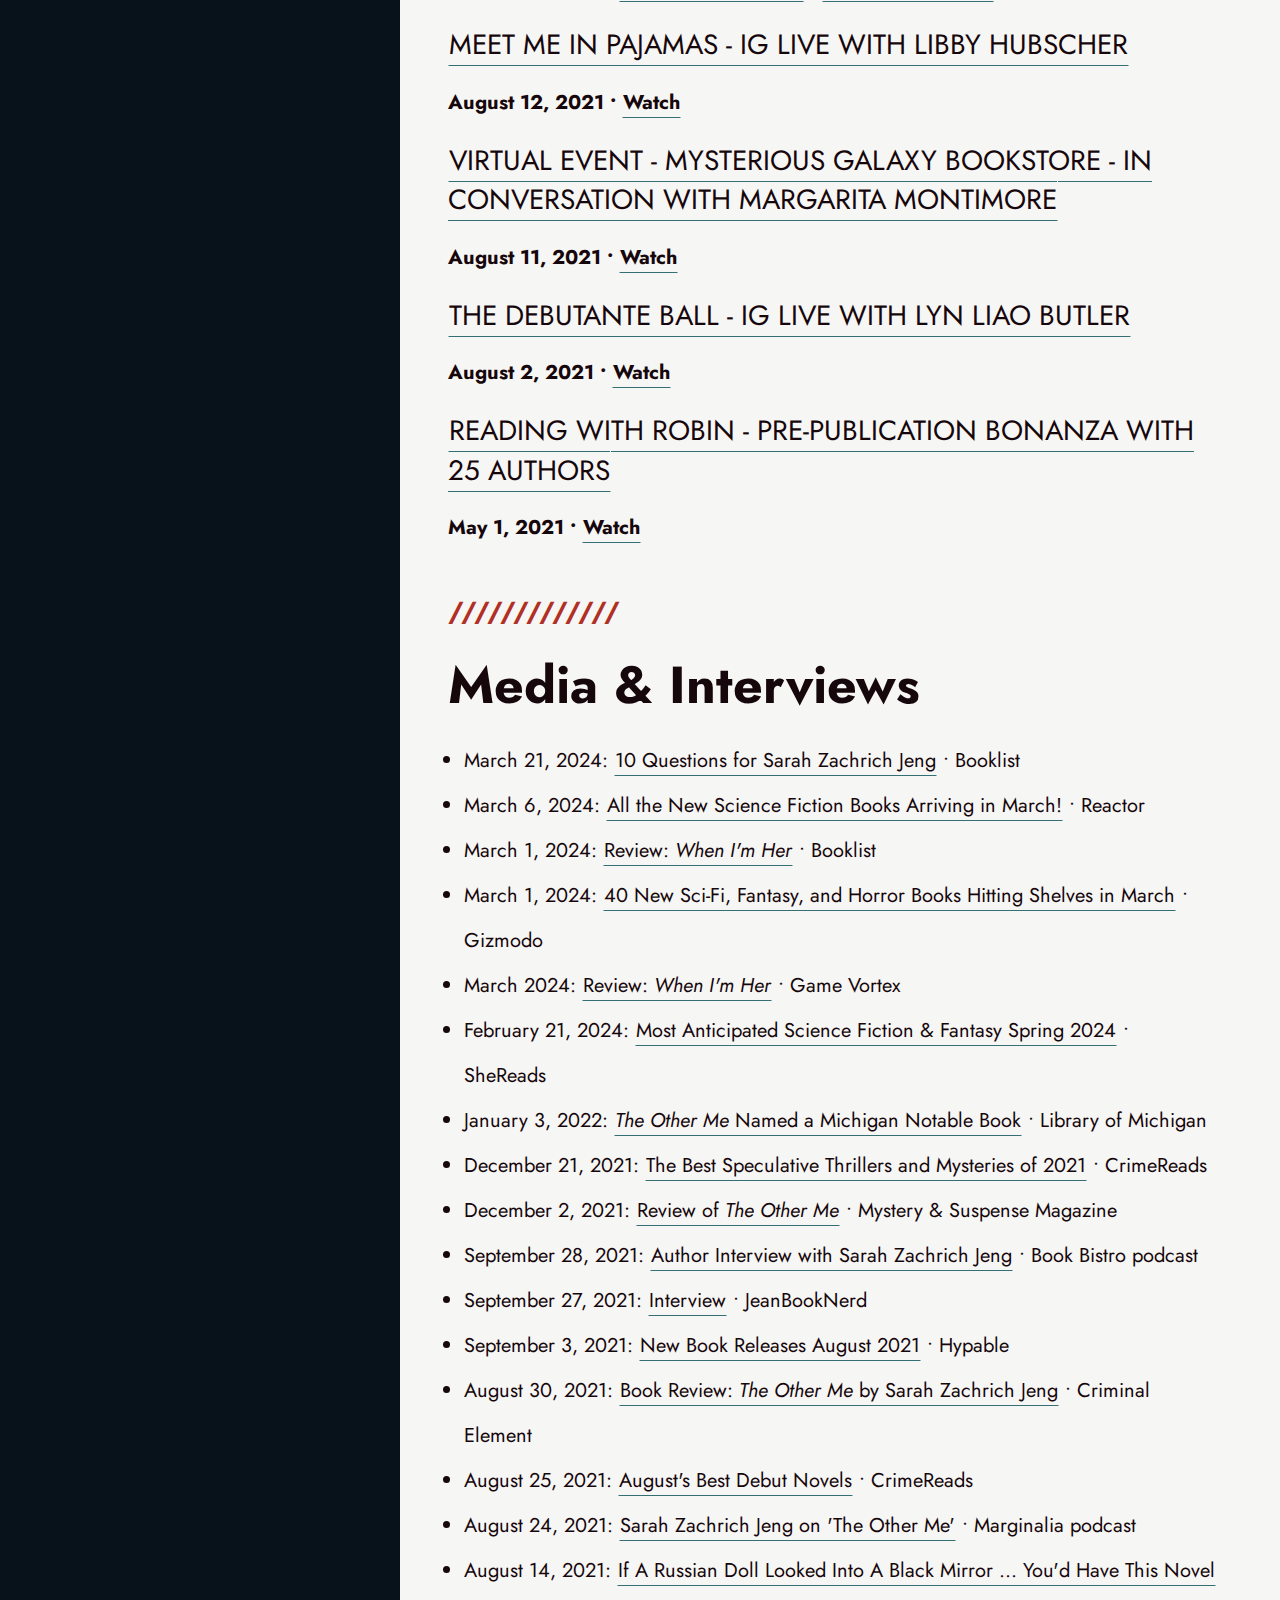
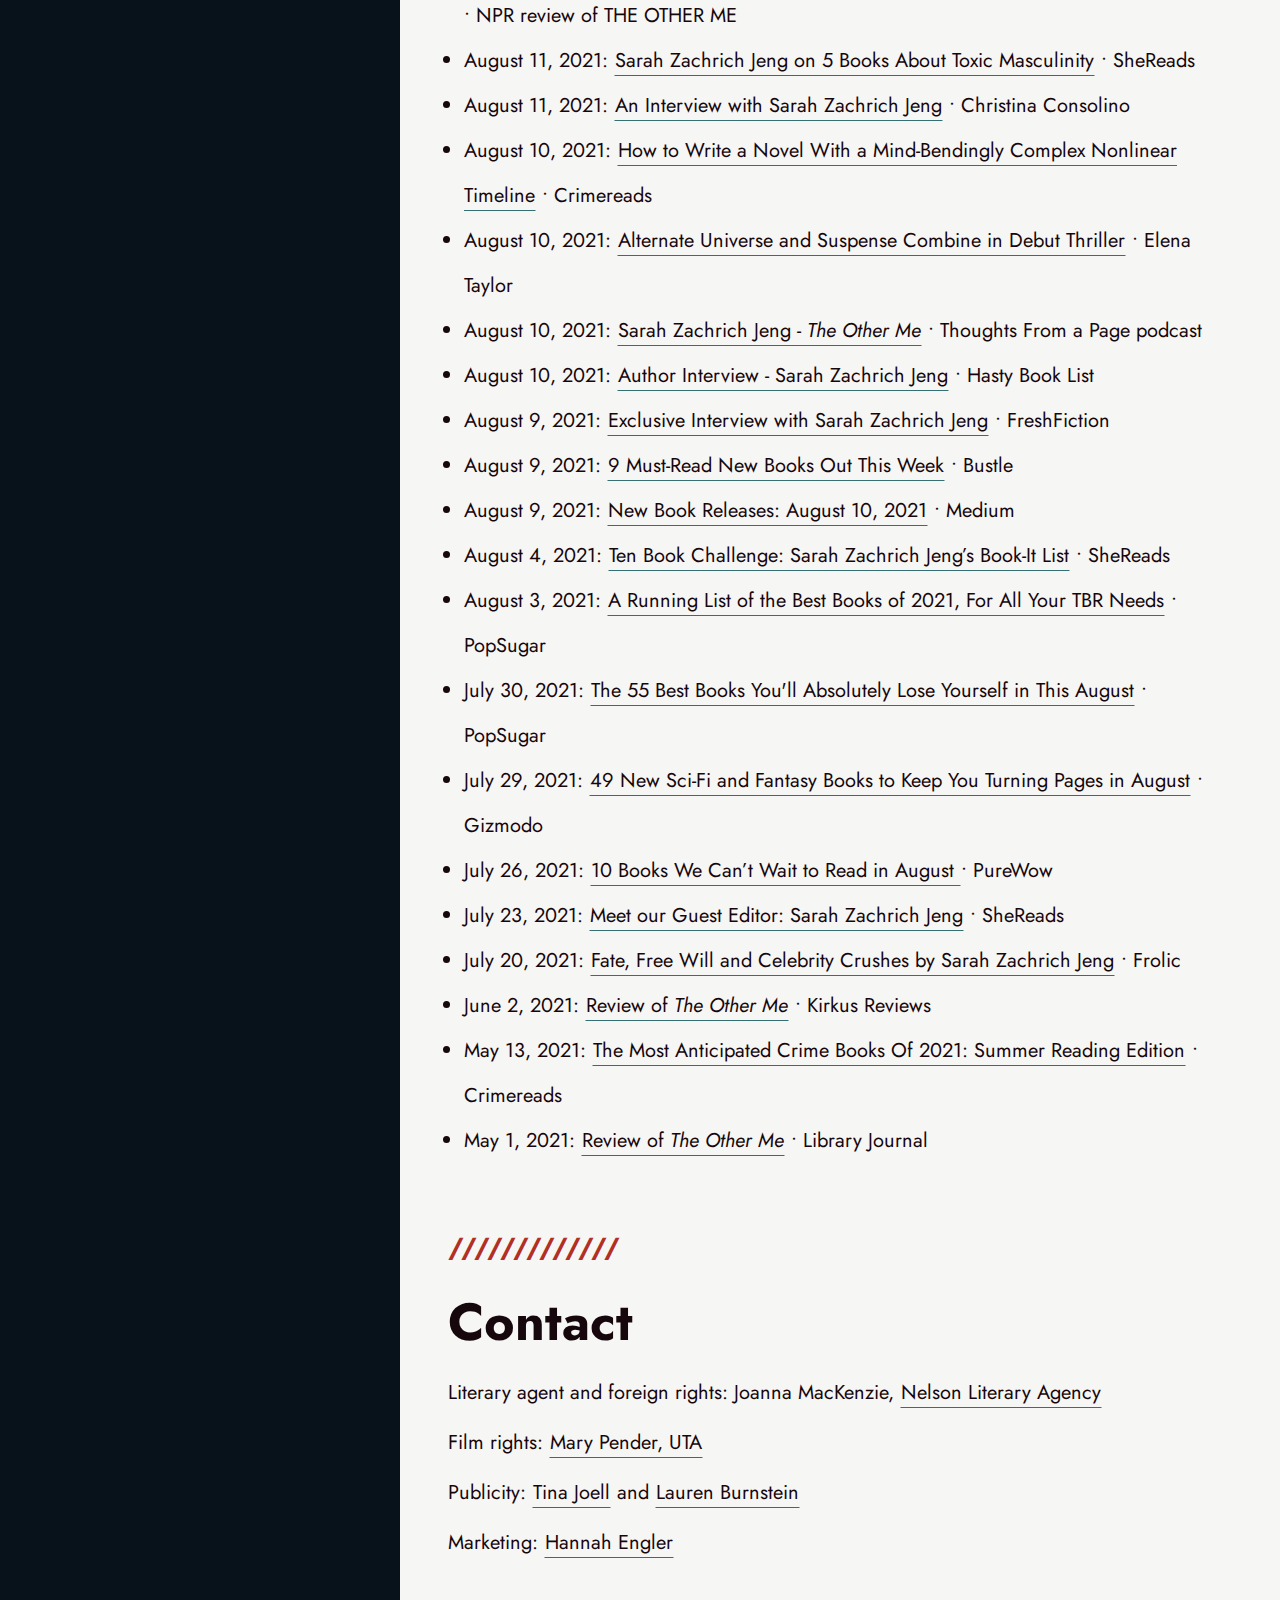
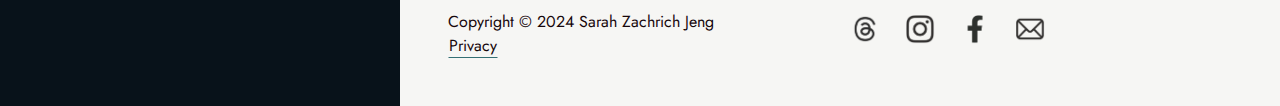
==== commit 8ad5bdc2: "Update links and bio" ====
--- a/index.html
+++ b/index.html
@@ -67,8 +67,7 @@
 				<a href="img/sarah-zachrich-jeng-hi-res.jpg"><img src="img/sarah-zachrich-jeng-web.jpg" class="content-img" alt="Sarah Zachrich Jeng" /></a>
 				<figcaption>Photo: Megan Brown</figcaption>
 			</figure>
-			<p>Sarah Zachrich Jeng always had a flair for the morbid and mysterious (for her dad’s thirty-fifth birthday, she wrote a short story entitled “The Man Who Died at 35”). After a brief career as an aspiring rock star, she now develops websites and writes cross-genre novels that combine suspense with the speculative, telling stories from a feminist perspective.</p>
-			<p>Sarah grew up in Michigan and her debut novel, THE OTHER ME, was a 2022 Michigan Notable Book. She lives in Florida with her family, and enjoys reading several different genres at once and playing with her dogs.</p>
+			<p>Sarah Zachrich Jeng grew up in Michigan and always had a flair for the morbid and mysterious (for her dad’s thirty-fifth birthday, she wrote a short story entitled “The Man Who Died at 35”). After a brief career as an aspiring rock star, she now develops websites and writes cross-genre novels that combine suspense with the speculative.</p>
 			<p><a href="https://drive.google.com/file/d/1Yj1Oh8c_ejKLo0MpW5RDWSc22GYg0Kps/view?usp=sharing" target="_blank">Download press kit</a>
 		</article>
 		<article id="books">
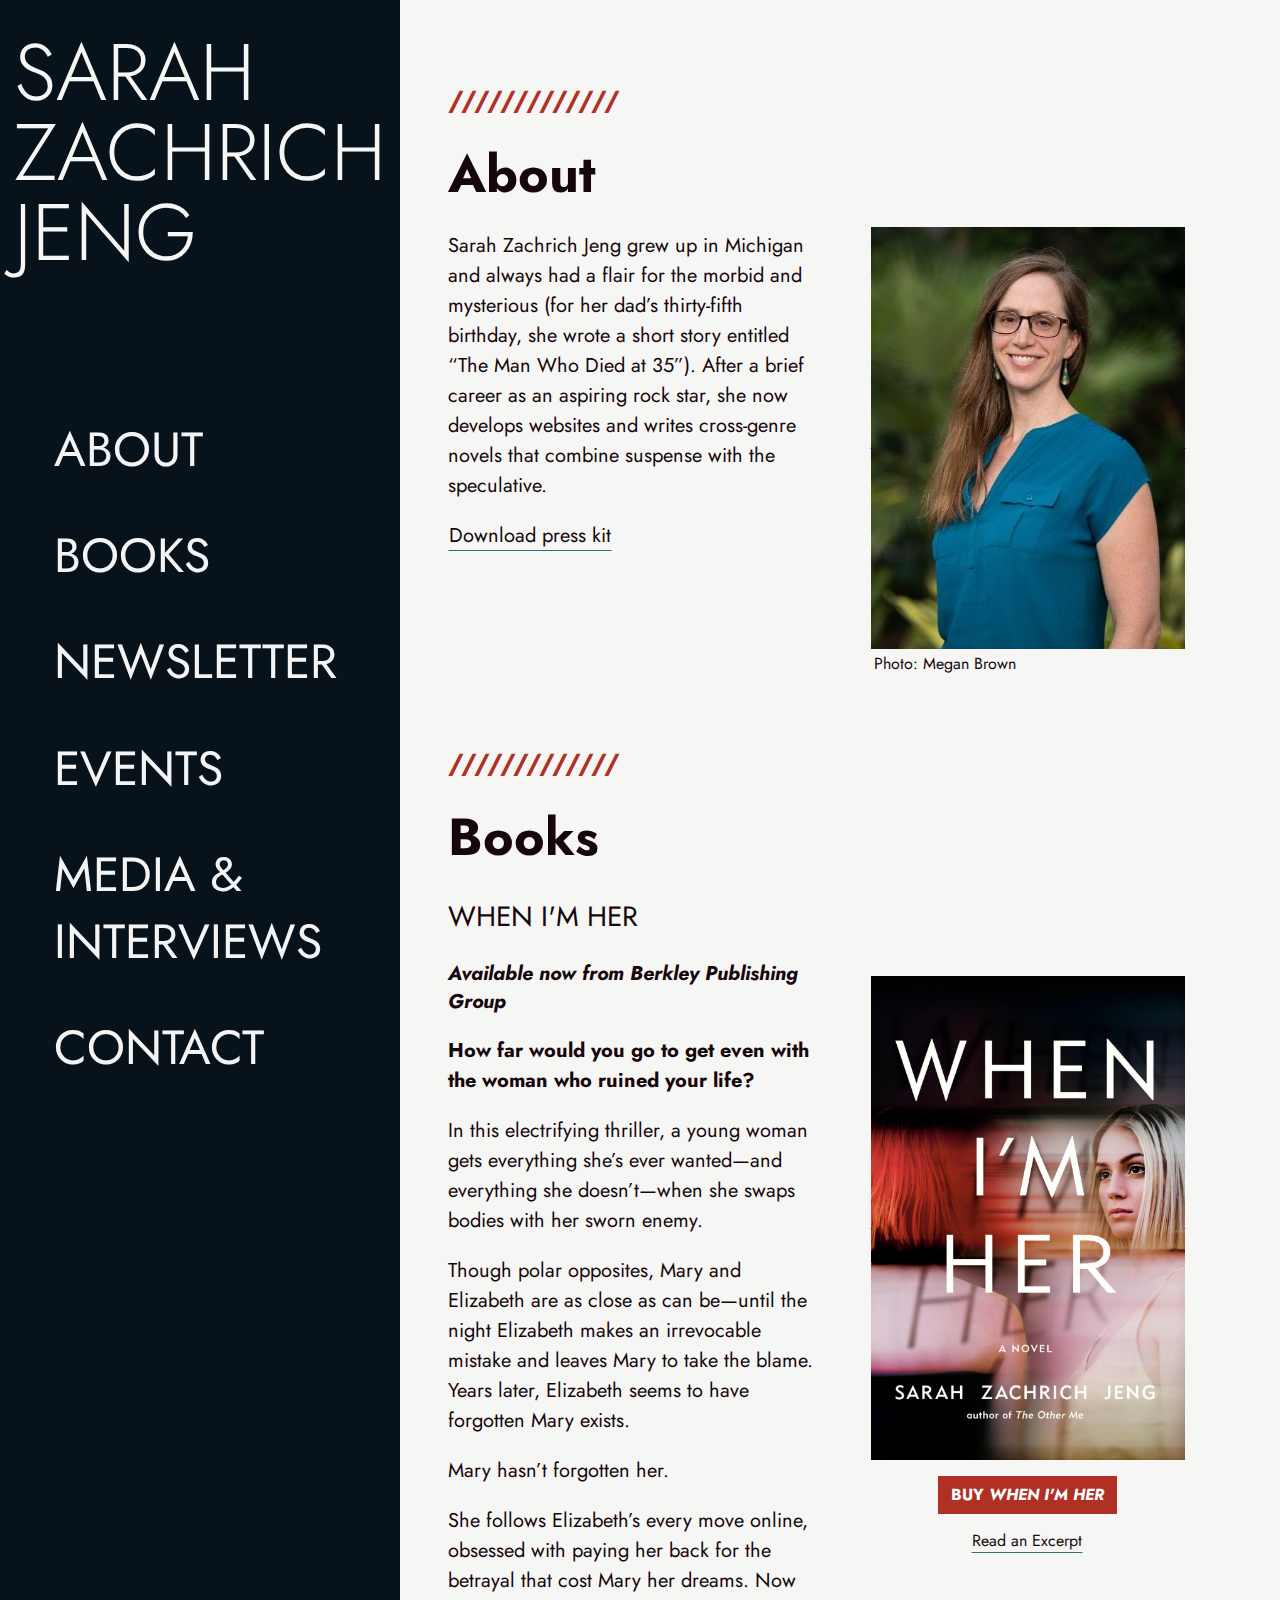
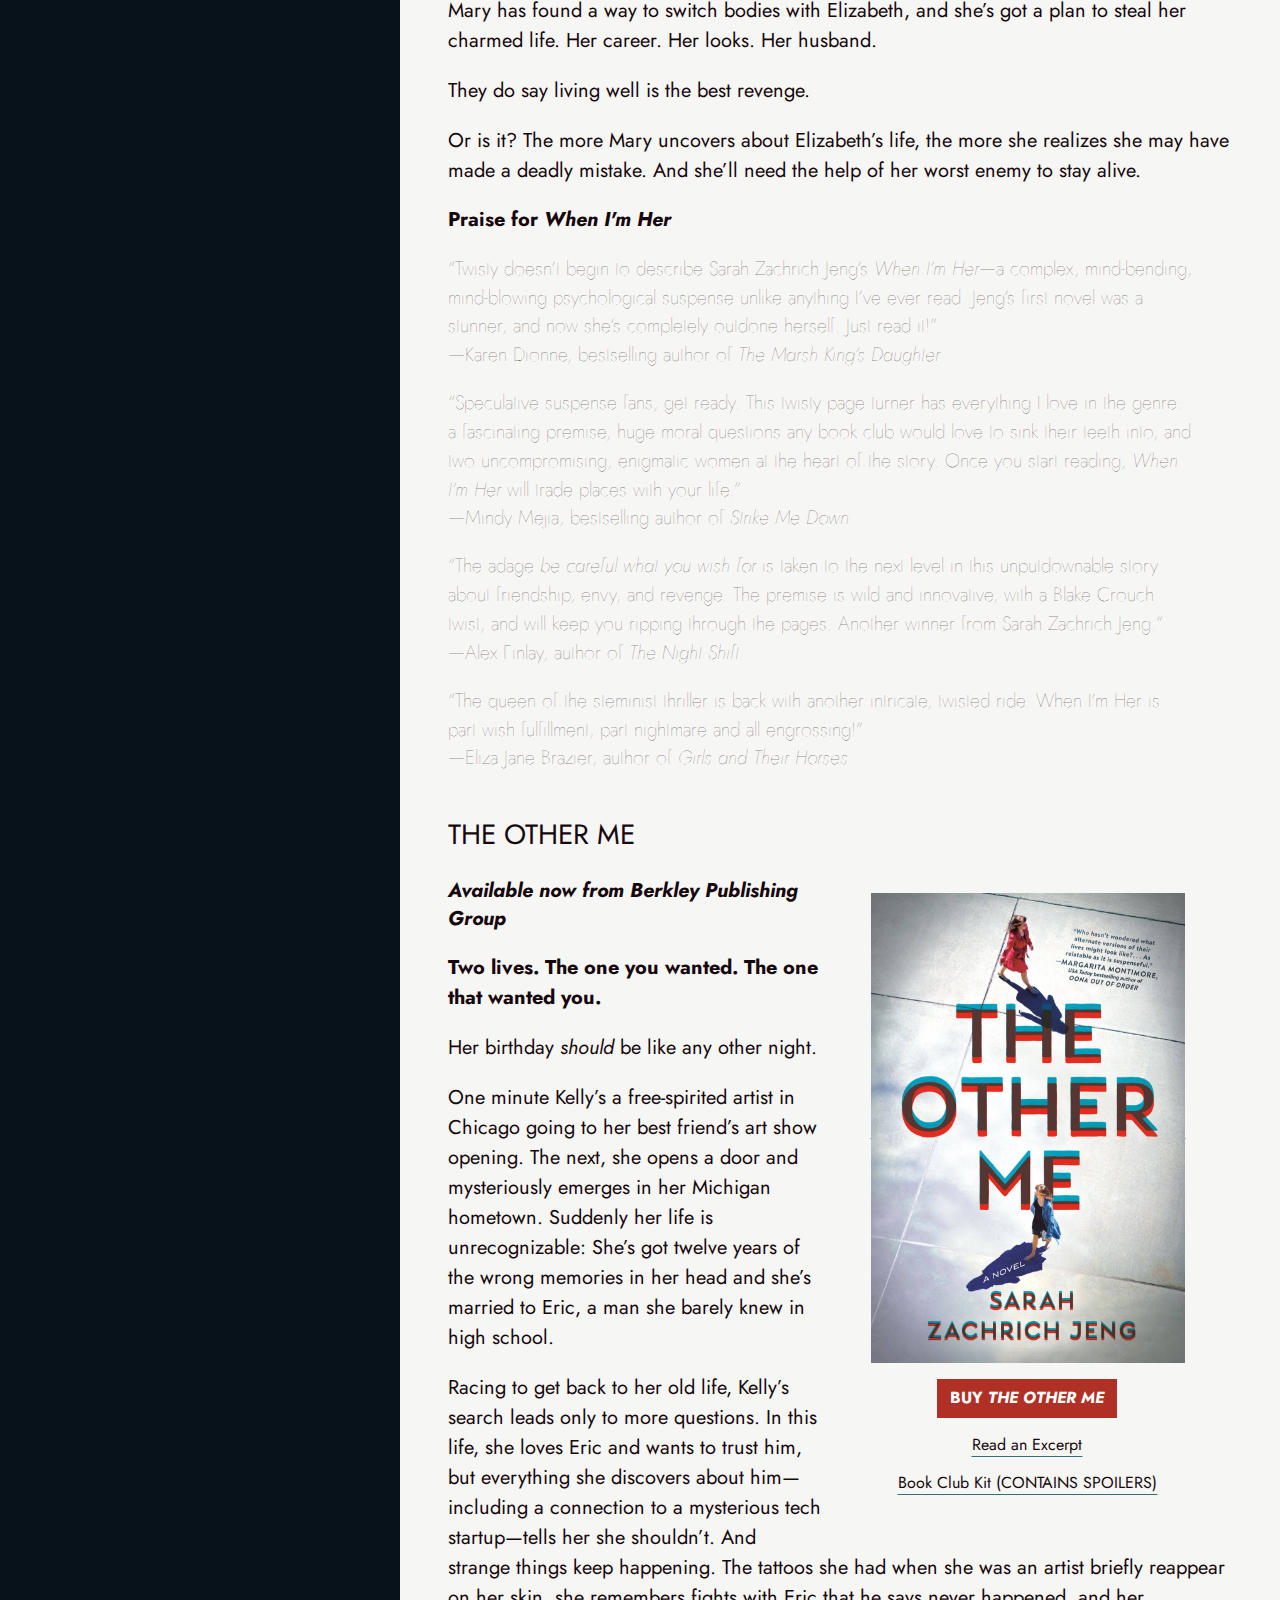
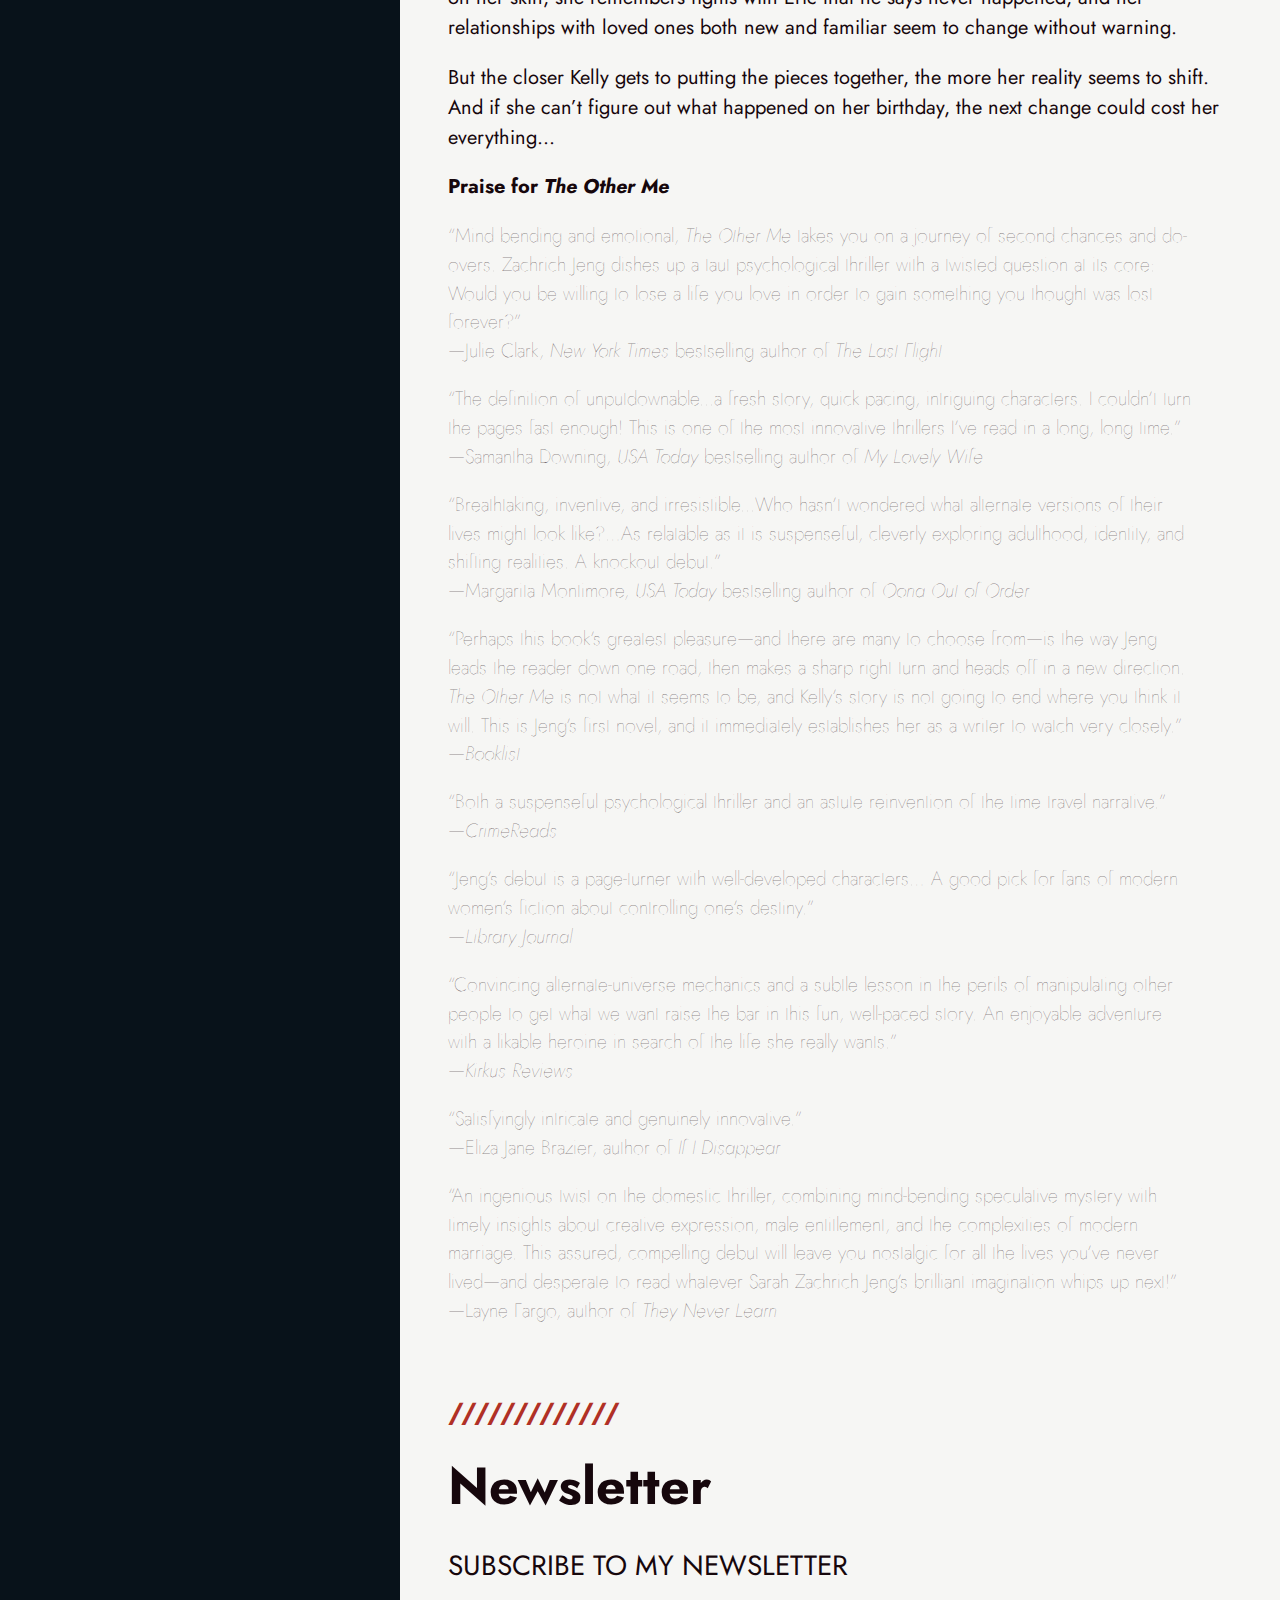
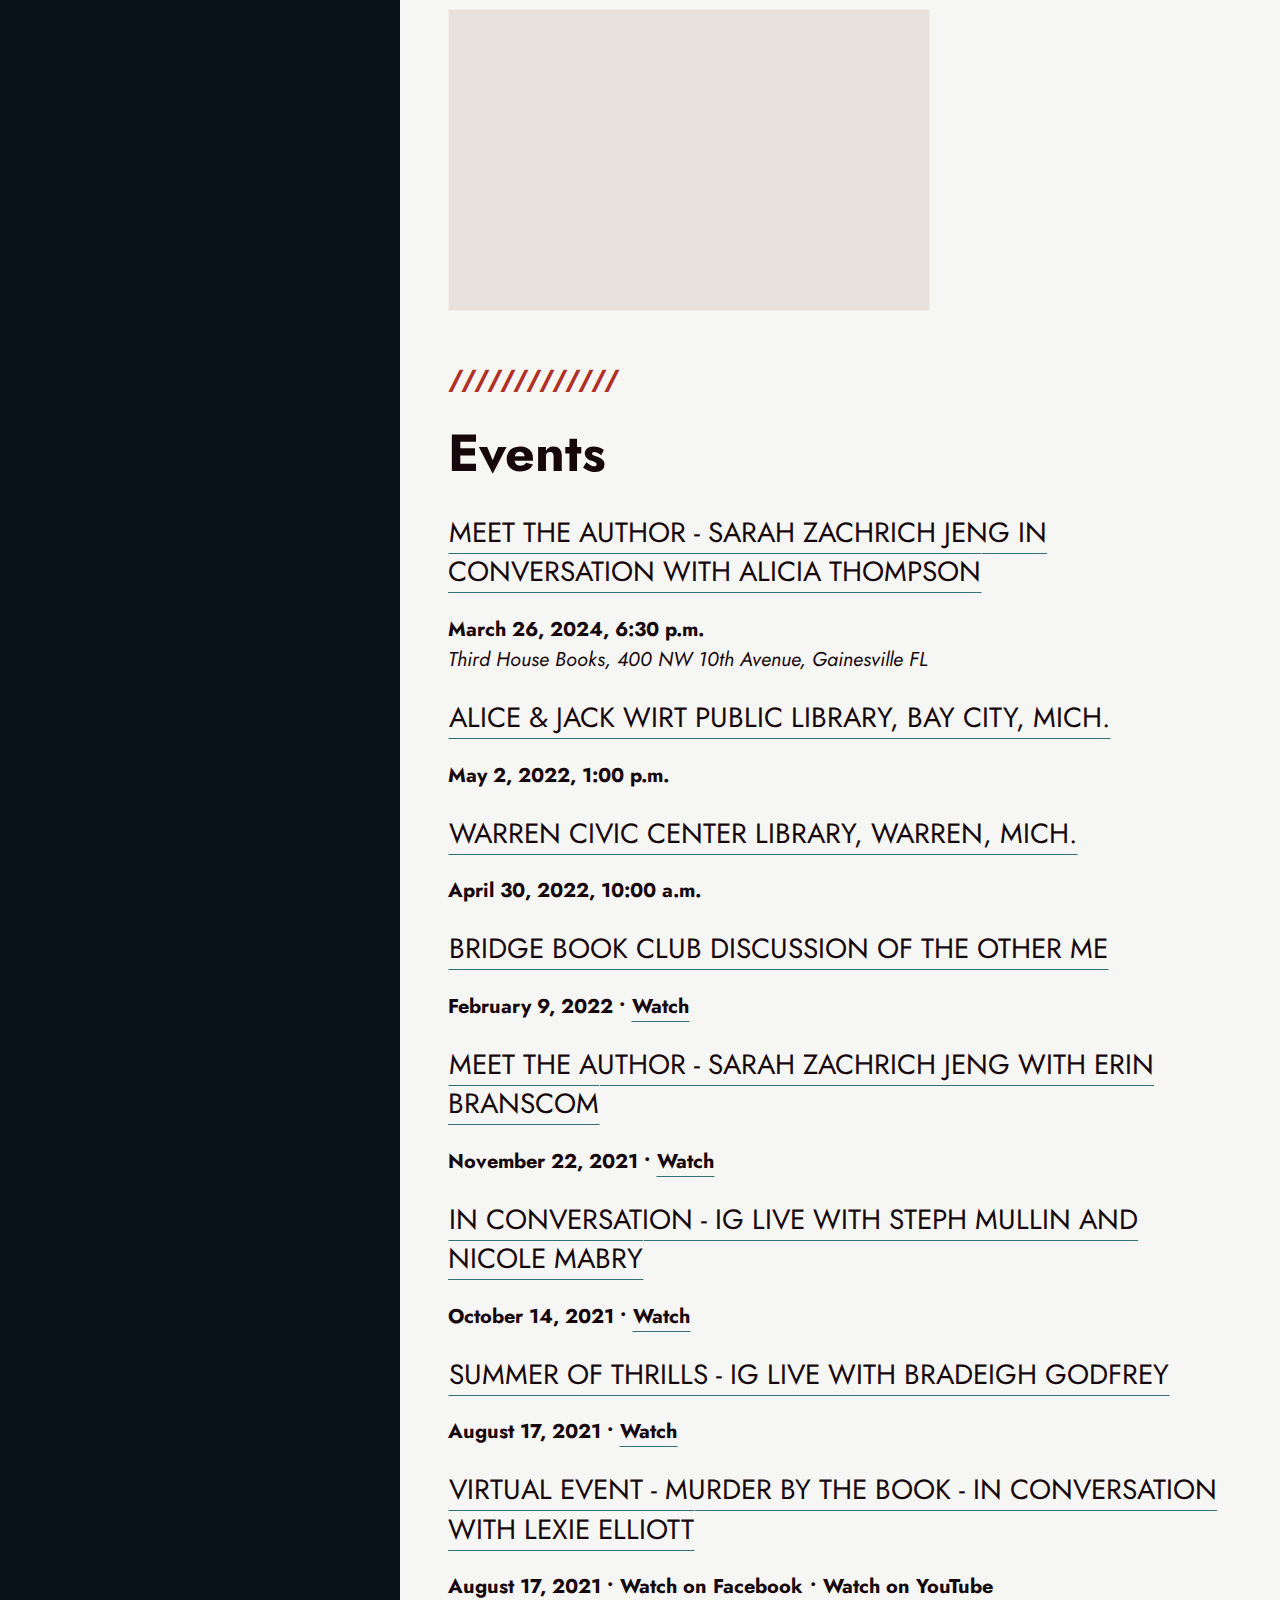
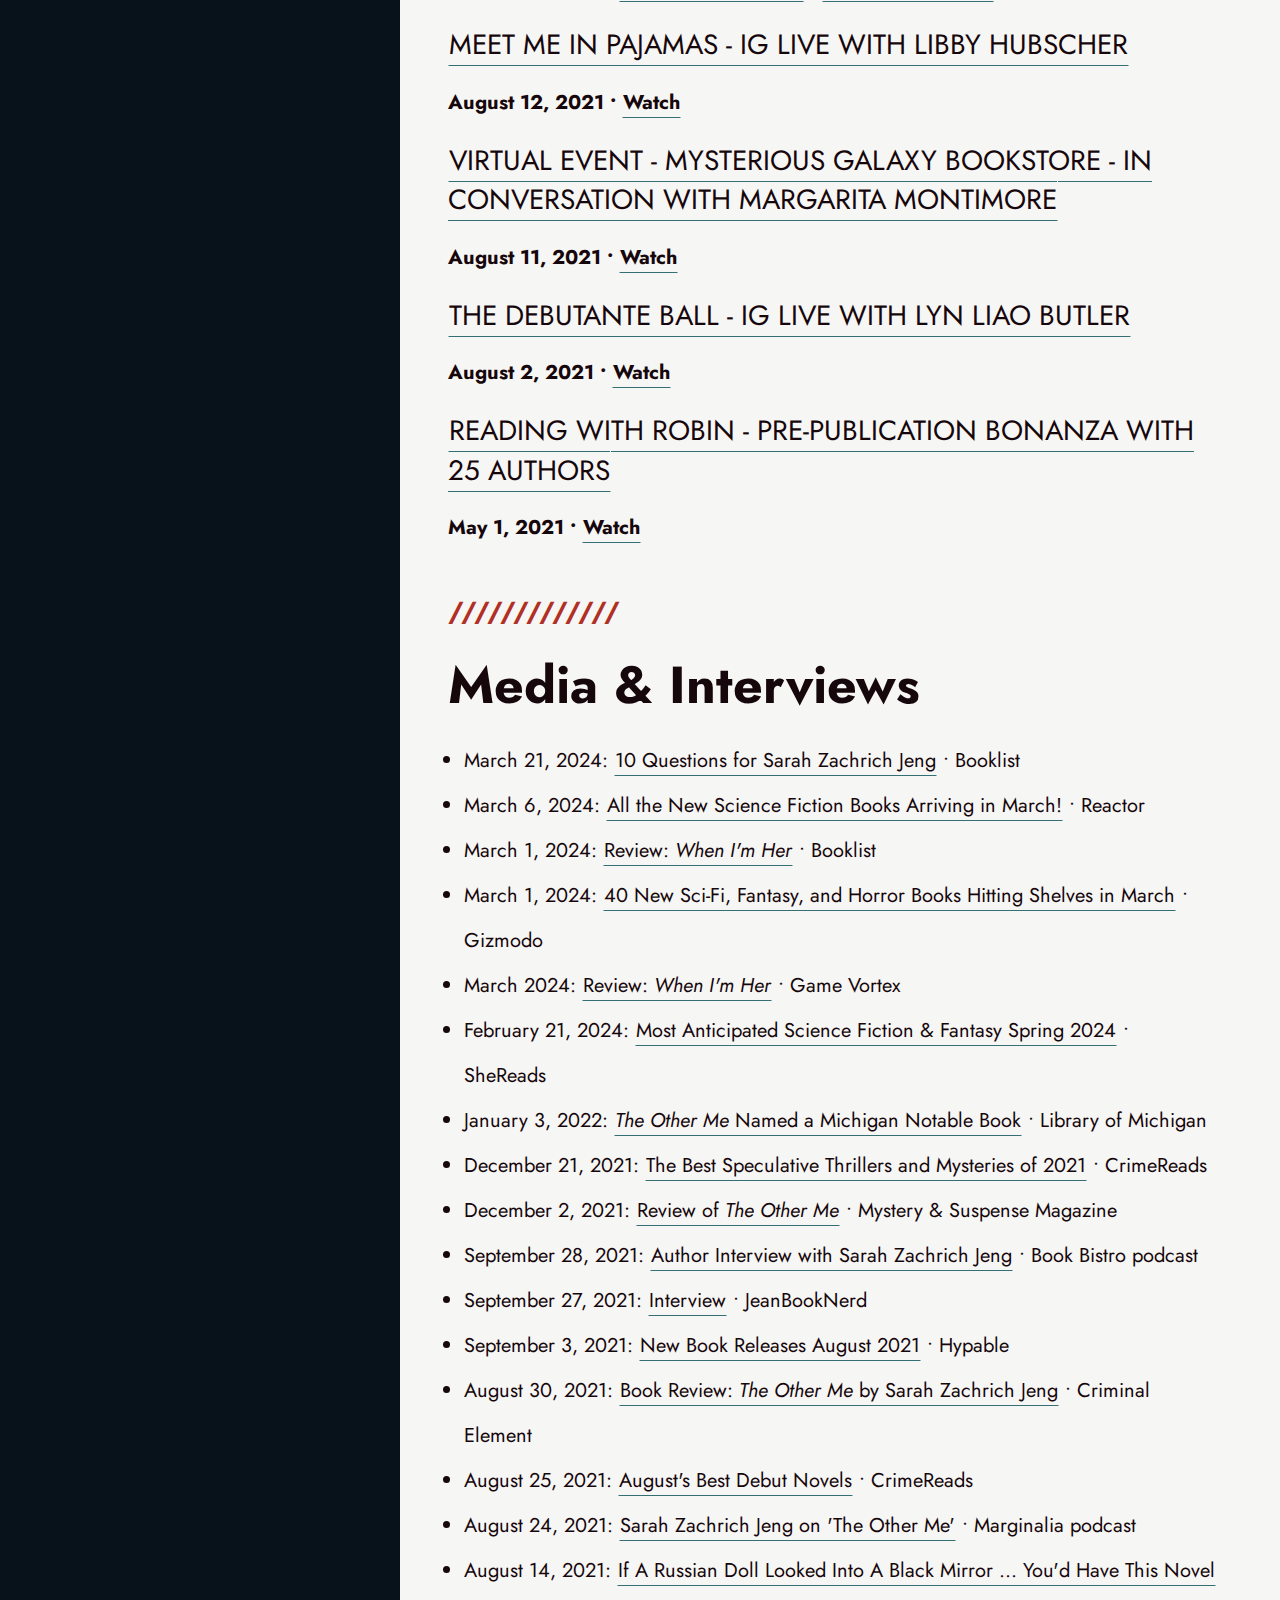
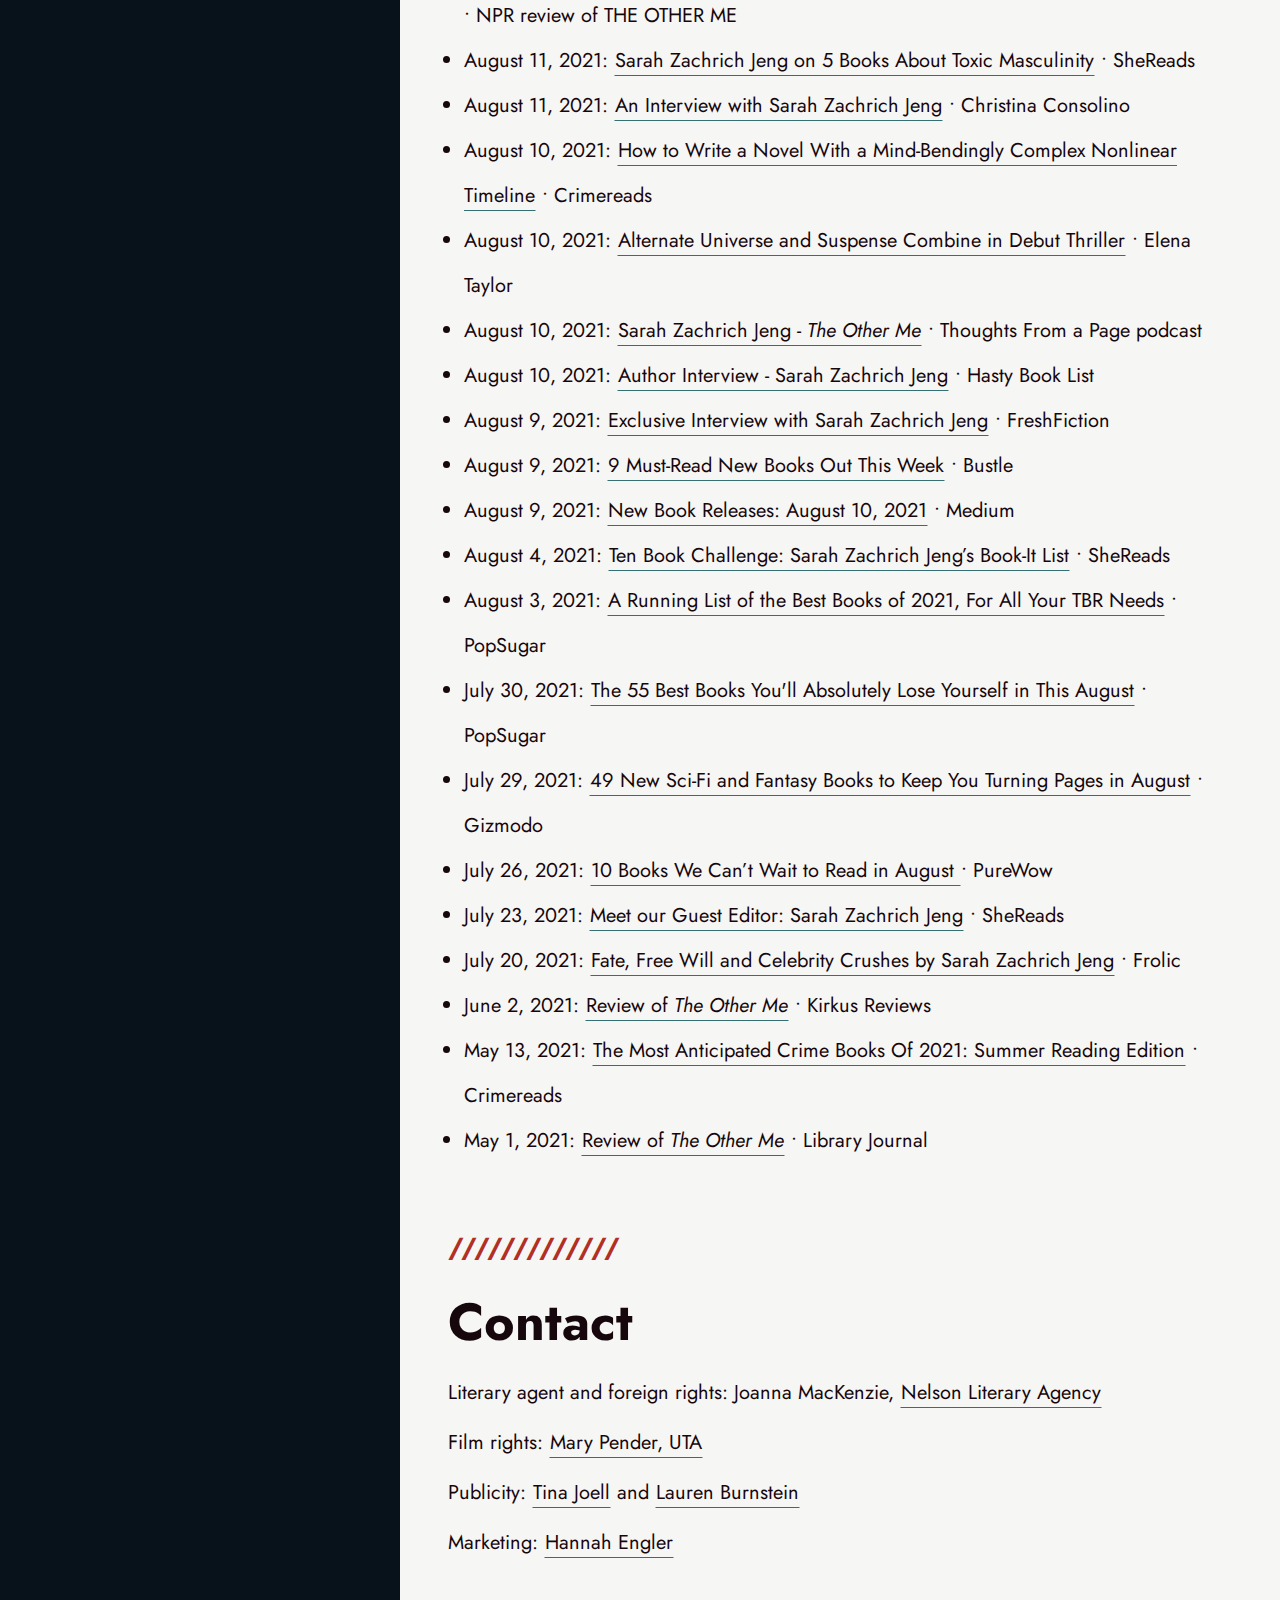
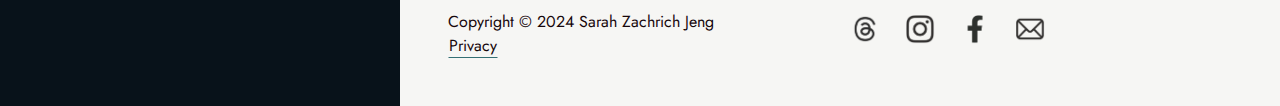
==== commit 9bc5d556: "Update WIH buy link language" ====
--- a/index.html
+++ b/index.html
@@ -76,10 +76,10 @@
 				<h2>When I'm Her</h2>
 				<figure>
 					<a href="https://www.penguinrandomhouse.com/books/669709/when-im-her-by-sarah-zachrich-jeng/9780593334515/" target="_blank"><img src="img/when-im-her-cover.jpg" class="content-img" alt="Preorder WHEN I'M HER" /></a>
-					<figcaption class="has-button"><a href="https://www.penguinrandomhouse.com/books/669709/when-im-her-by-sarah-zachrich-jeng/9780593334515/" target="_blank" class="button">Preorder <em>When I'm Her</em></a></figcaption>
+					<figcaption class="has-button"><a href="https://www.penguinrandomhouse.com/books/669709/when-im-her-by-sarah-zachrich-jeng/9780593334515/" target="_blank" class="button">Buy <em>When I'm Her</em></a></figcaption>
 					<figcaption class="has-button"><a href="excerpt-wih.html" target="_blank">Read an Excerpt</a></figcaption>
 				</figure>
-				<h3><em>Available 3/26/2024 from Berkley Publishing Group</em></h3> 
+				<h3><em>Available now from Berkley Publishing Group</em></h3> 
 				<p><strong>How far would you go to get even with the woman who ruined your life?</strong></p>
 				<p>In this electrifying thriller, a young woman gets everything she’s ever wanted—and everything she doesn’t—when she swaps bodies with her sworn enemy.</p>
 				<p>Though polar opposites, Mary and Elizabeth are as close as can be—until the night Elizabeth makes an irrevocable mistake and leaves Mary to take the blame. Years later, Elizabeth seems to have forgotten Mary exists.</p>
